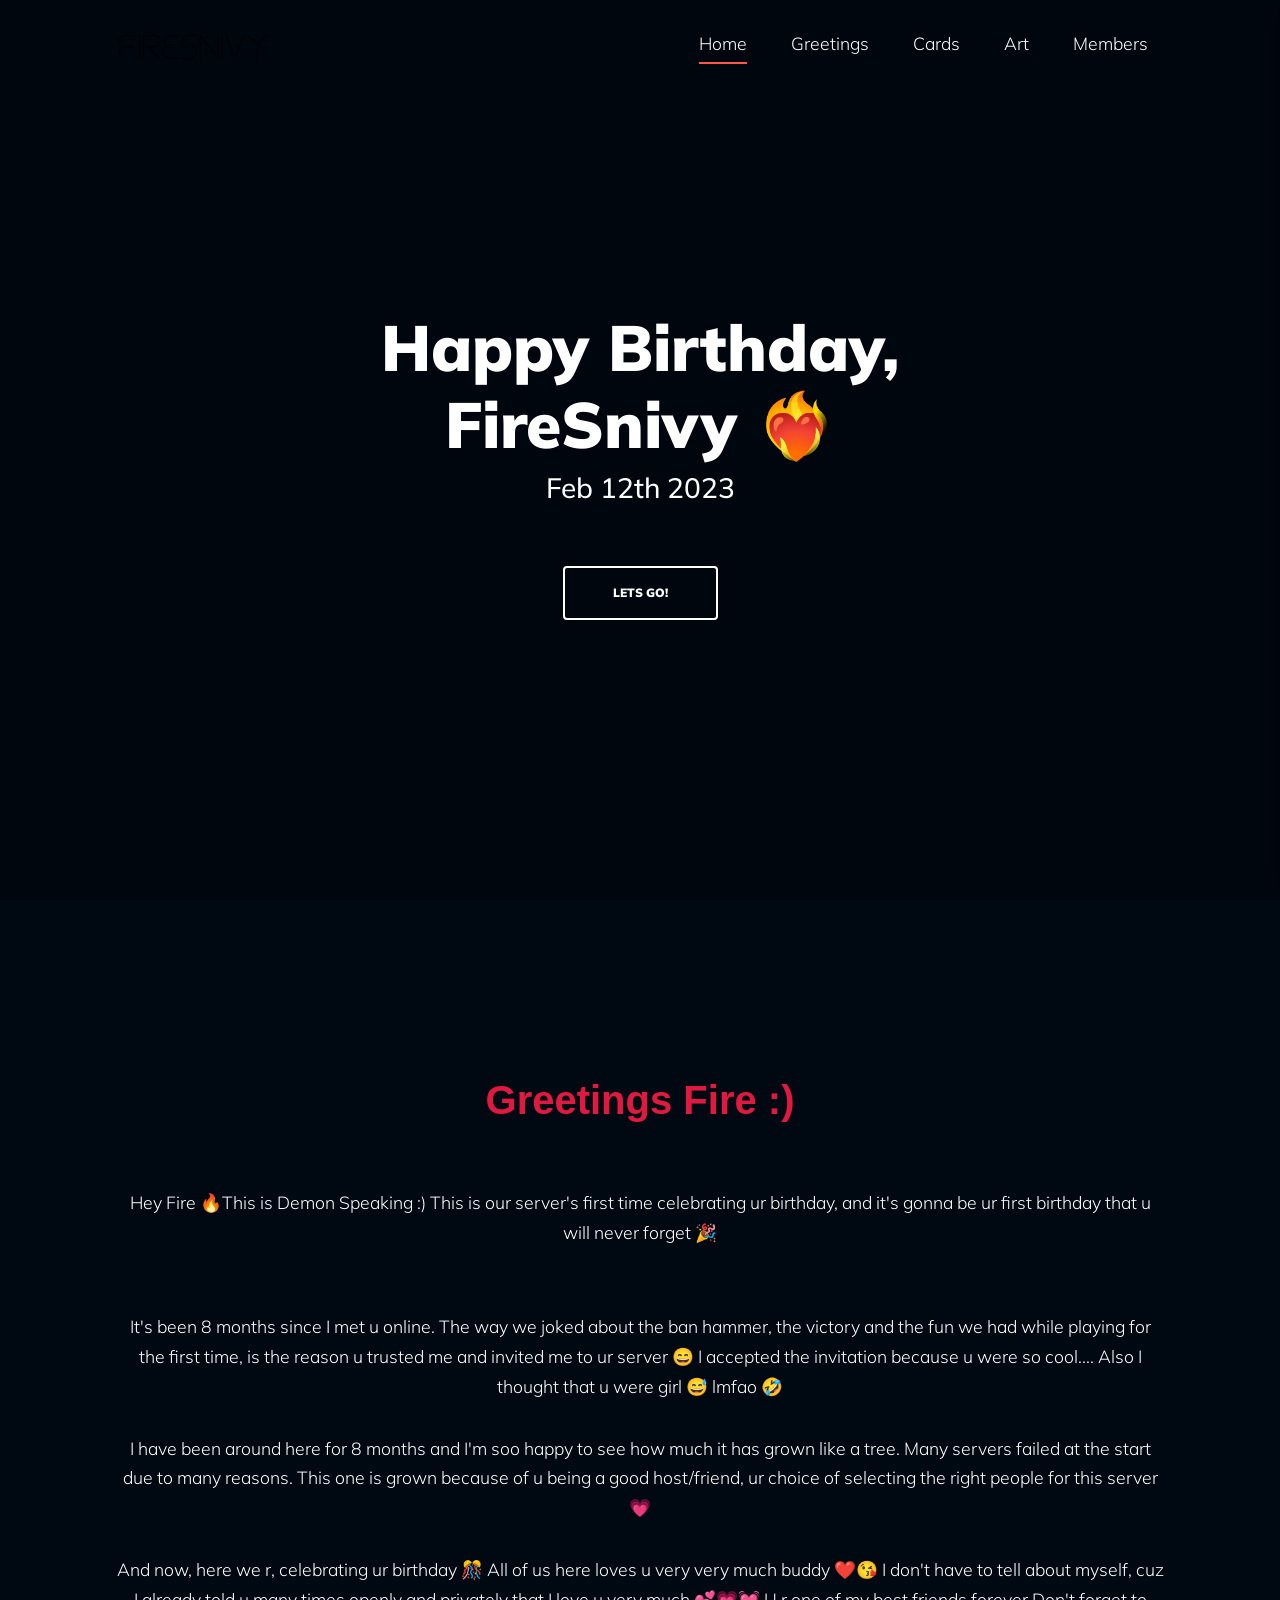
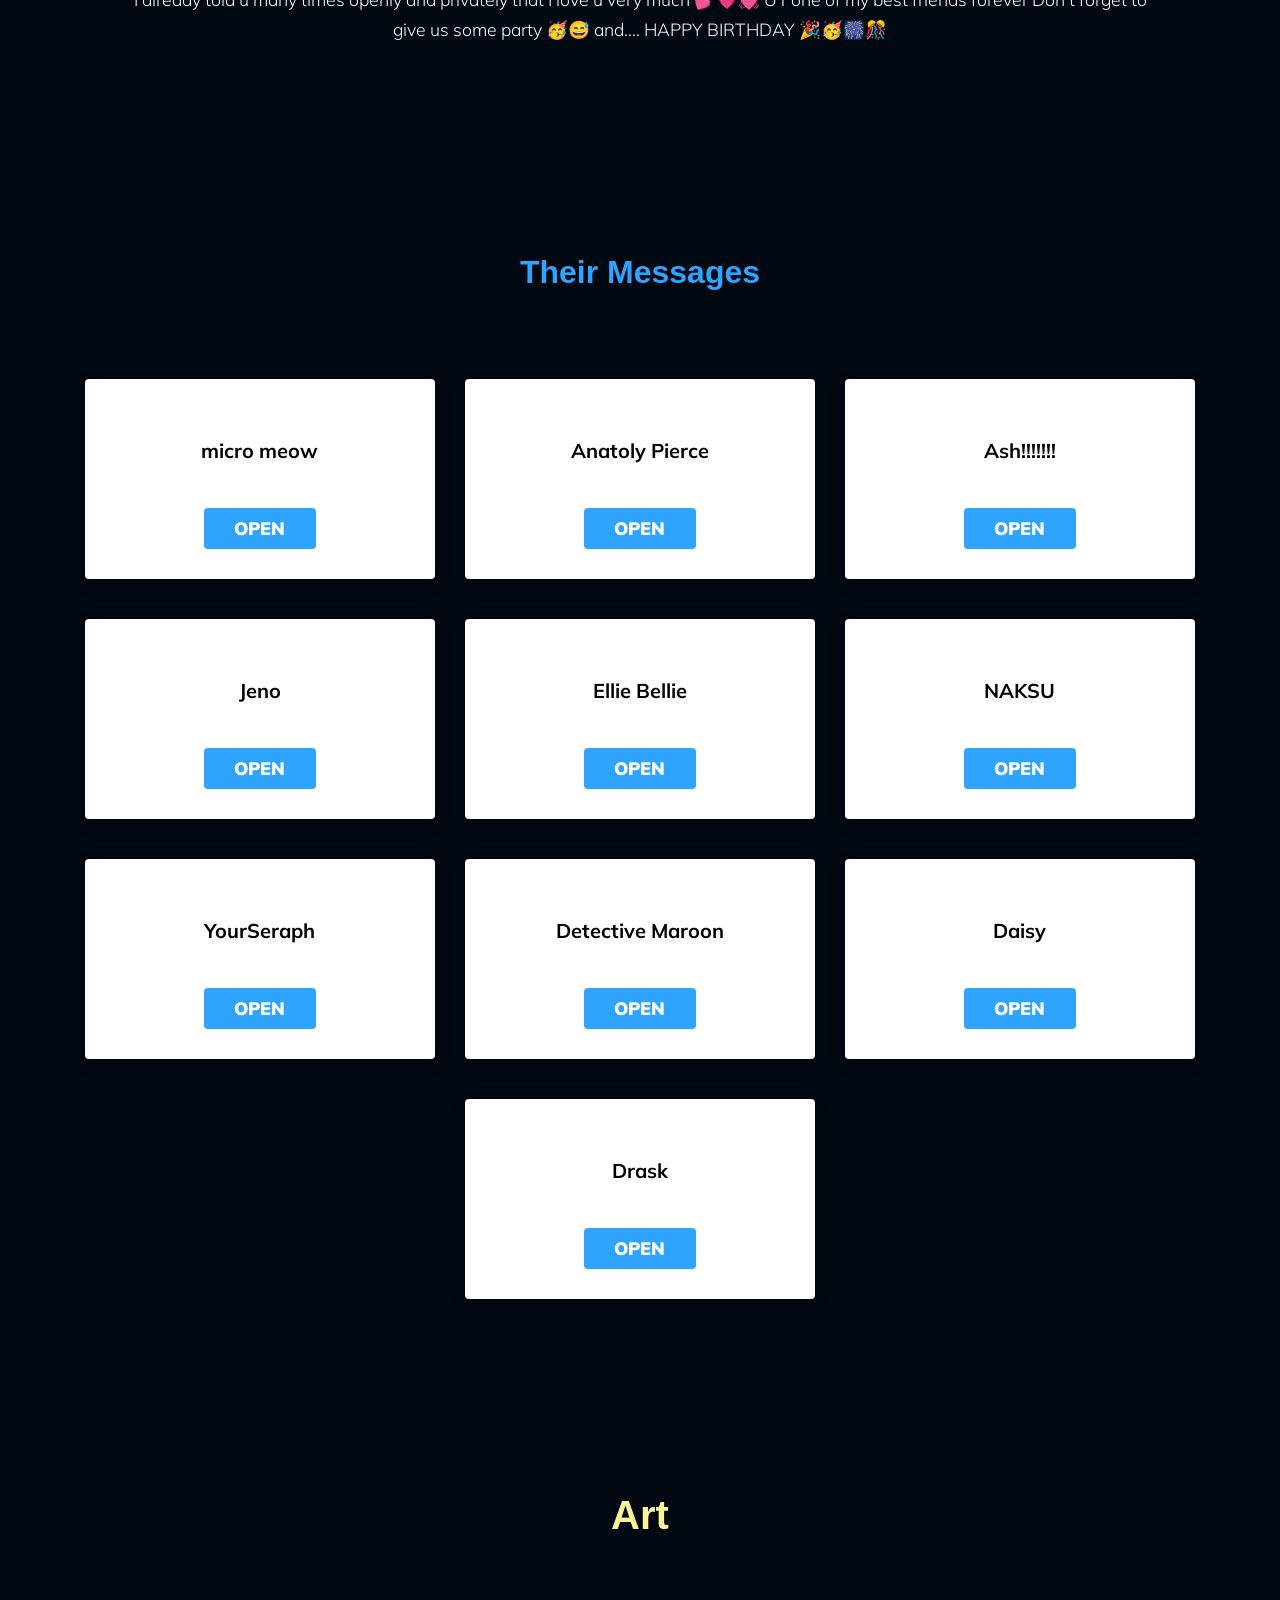
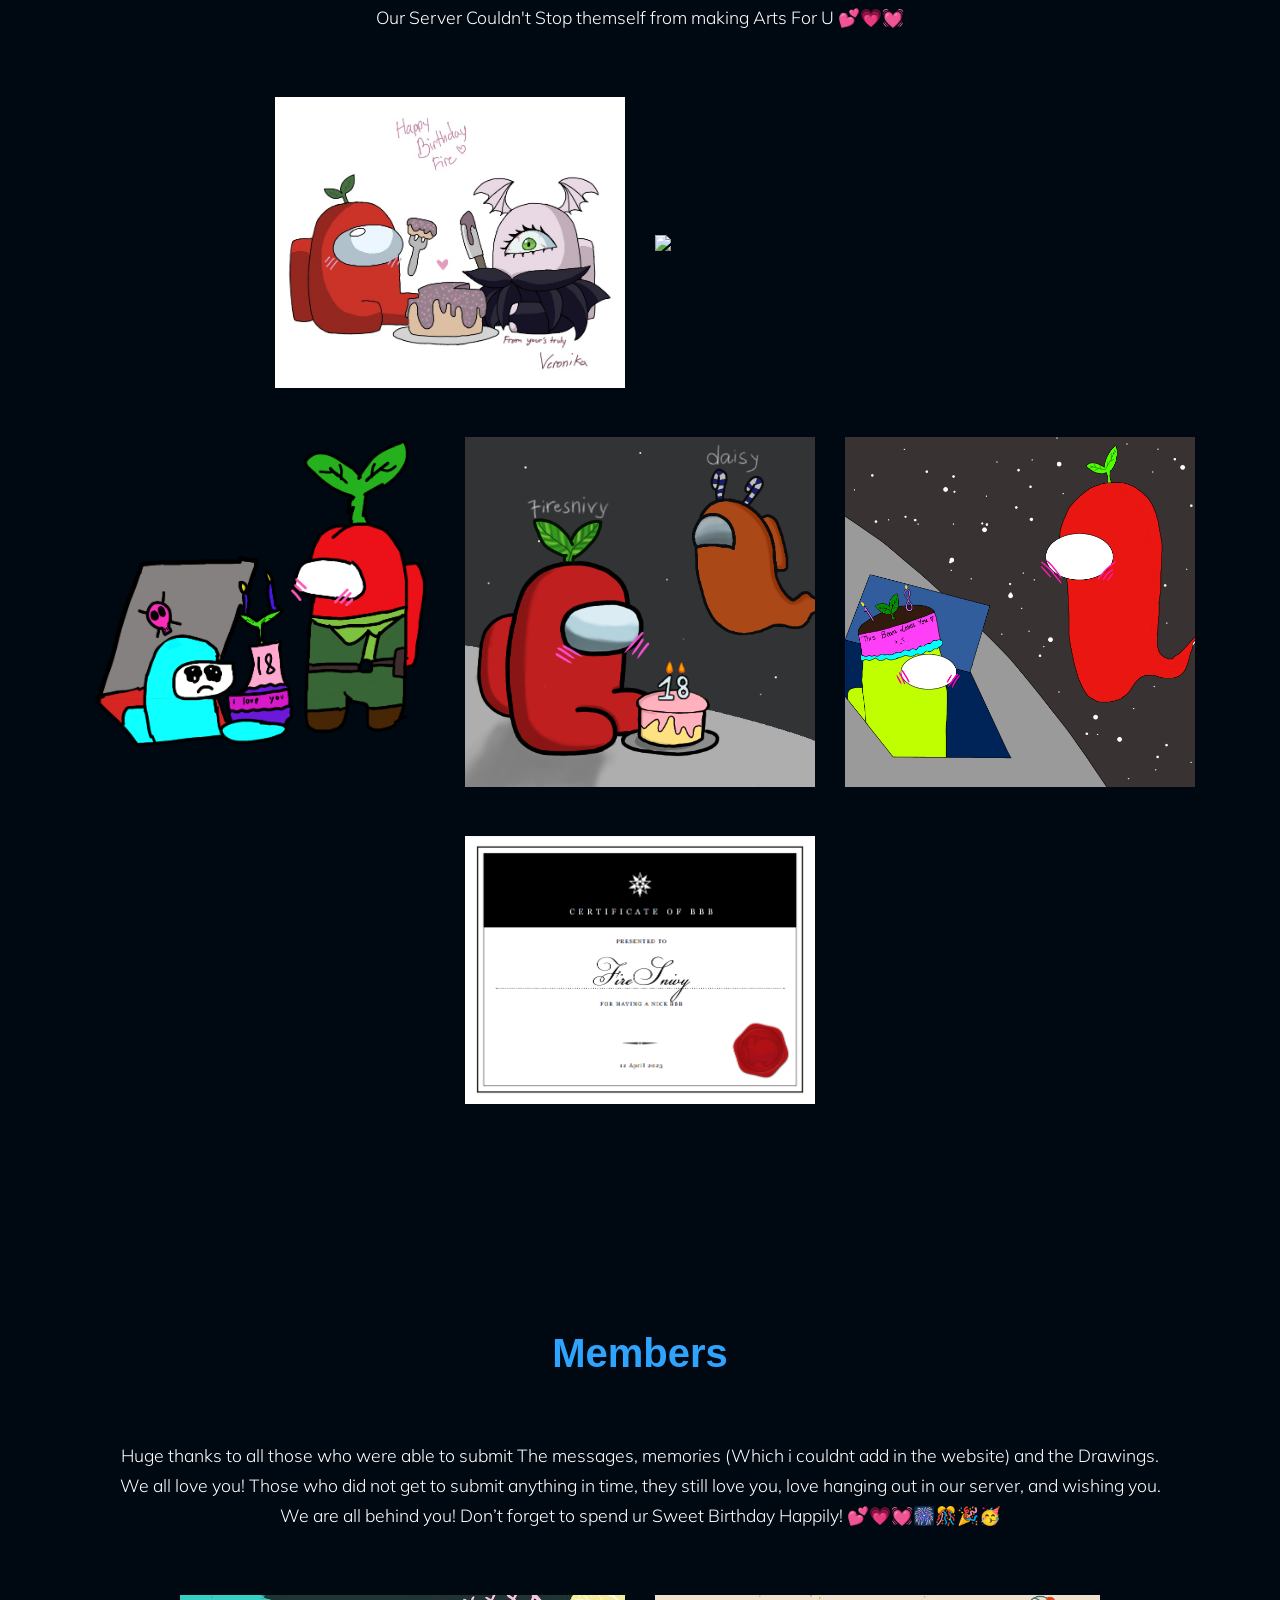
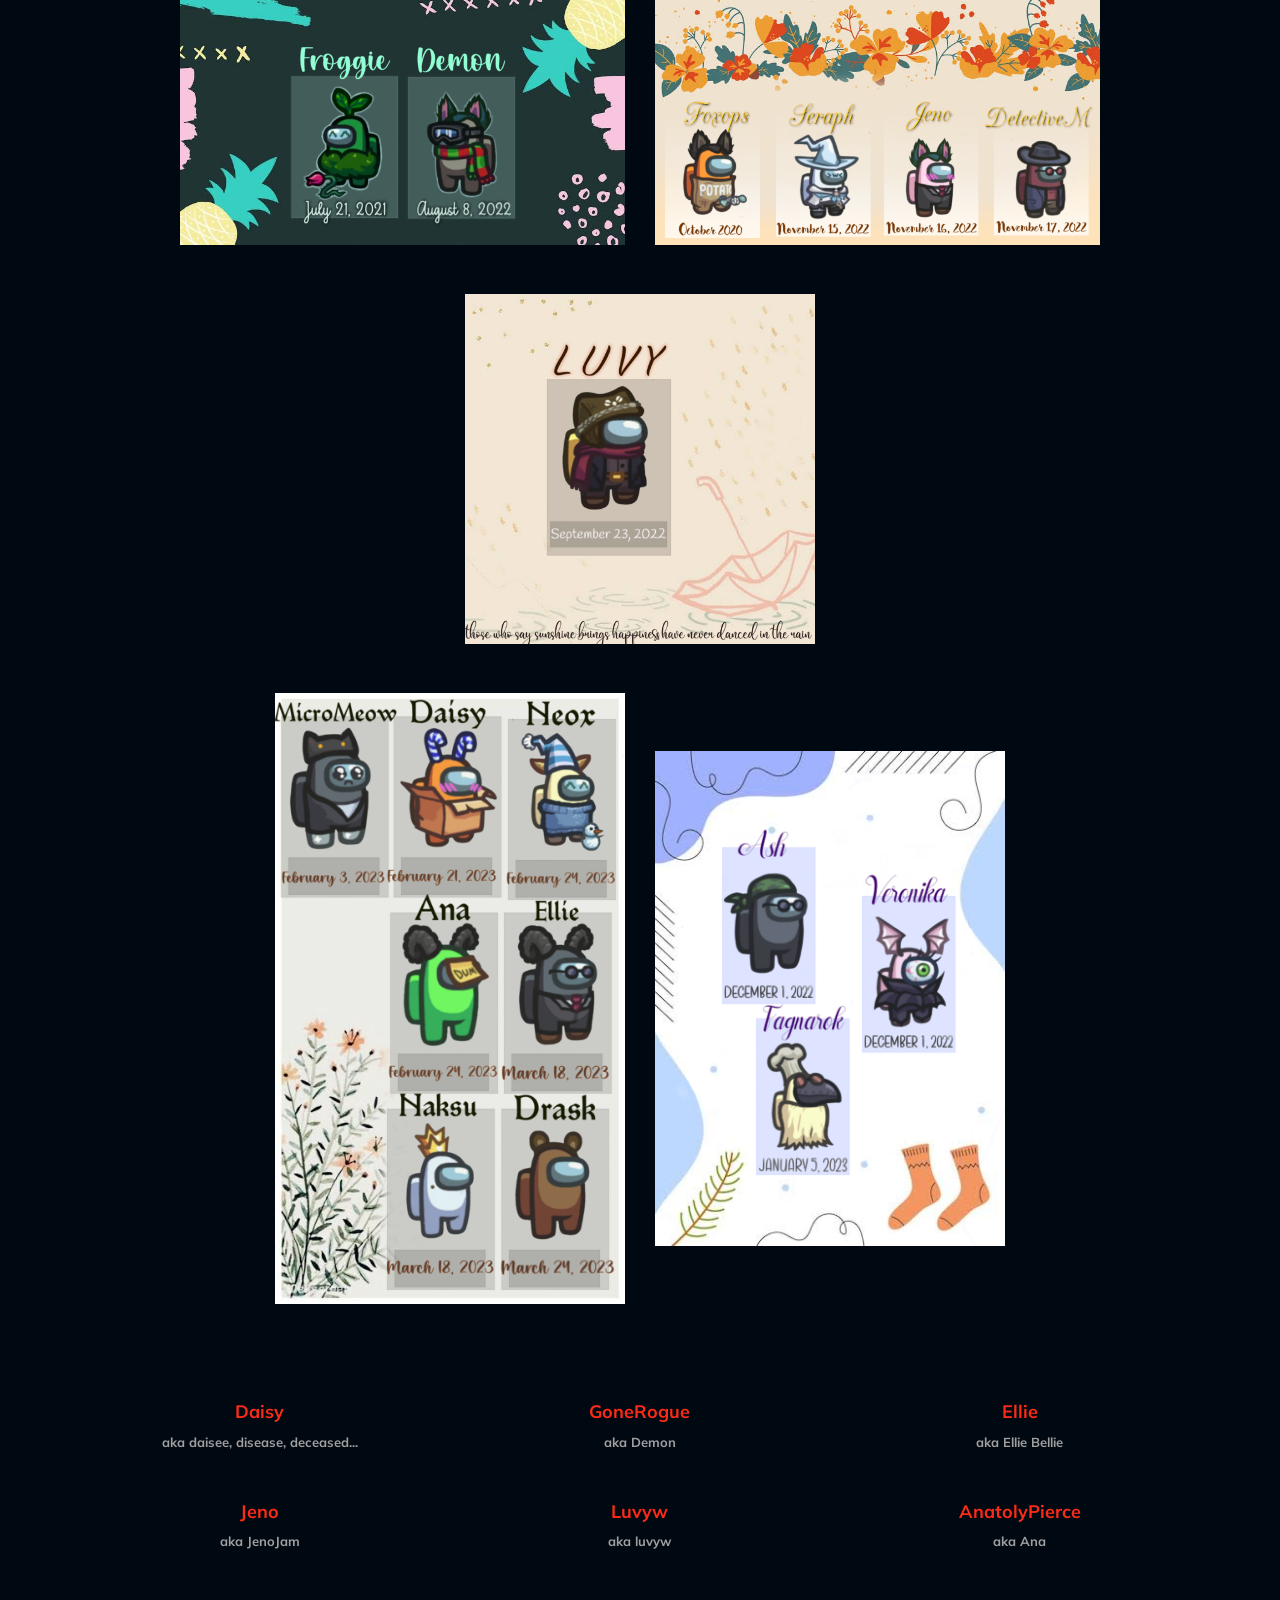
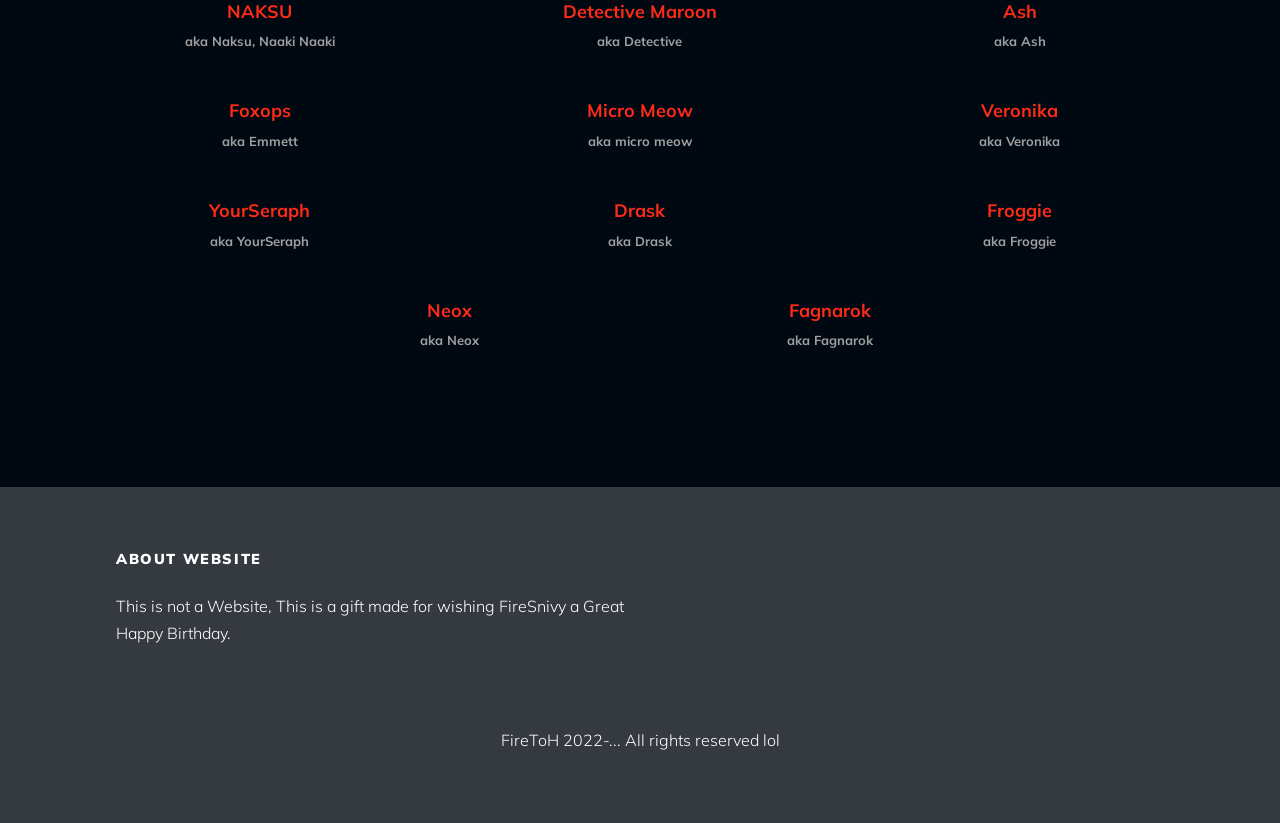
==== index.html @ 01797029 "Initial" ====
<!DOCTYPE html>
<html lang="en">

<head>
  <title>BornathenDay Boy</title>
  <meta charset="utf-8">
  <meta name="viewport" content="width=device-width, initial-scale=1, shrink-to-fit=no">
  <meta content="width=device-width, initial-scale=1" name="viewport" />

  <link href="https://fonts.googleapis.com/css?family=Muli:300,400,700,900" rel="stylesheet">
  <link rel="stylesheet" href="fonts/icomoon/style.css">
  <link rel="icon" type="image/png" href="rabonna_logo.png">
  <link rel="stylesheet" href="css/bootstrap.min.css">
  <link rel="stylesheet" href="css/jquery-ui.css">
  <link rel="stylesheet" href="css/owl.carousel.min.css">
  <link rel="stylesheet" href="css/owl.theme.default.min.css">
  <link rel="stylesheet" href="css/owl.theme.default.min.css">

  <link rel="stylesheet" href="css/jquery.fancybox.min.css">

  <link rel="stylesheet" href="css/bootstrap-datepicker.css">

  <link href="http://fonts.cdnfonts.com/css/cyberpunk-is-not-dead" rel="stylesheet">

  <link href="https://unpkg.com/nanogallery2@2.4.1/dist/css/nanogallery2.min.css" rel="stylesheet" type="text/css">


  <link rel="stylesheet" href="fonts/flaticon/font/flaticon.css">
  <link rel="stylesheet" href="fonts/Cyberpunk/Cyberpunk.otf">
  <link rel="stylesheet" href="css/aos.css">
  <link href="css/jquery.mb.YTPlayer.min.css" media="all" rel="stylesheet" type="text/css">

  <link rel="stylesheet" href="css/style.css">

  <link rel="stylesheet" href="css/query.css">

  <link rel="stylesheet" href="css/custom.css">
  <!-- Add icon library -->
  <link rel="stylesheet" href="https://cdnjs.cloudflare.com/ajax/libs/font-awesome/4.7.0/css/font-awesome.min.css">

  <!-- Fav Icons -->
  <link rel="apple-touch-icon" sizes="57x57" href="./icons/apple-icon-57x57.png">
<link rel="apple-touch-icon" sizes="60x60" href="./icons/apple-icon-60x60.png">
<link rel="apple-touch-icon" sizes="72x72" href="./icons/apple-icon-72x72.png">
<link rel="apple-touch-icon" sizes="76x76" href="./icons/apple-icon-76x76.png">
<link rel="apple-touch-icon" sizes="114x114" href="./icons/apple-icon-114x114.png">
<link rel="apple-touch-icon" sizes="120x120" href="./icons/apple-icon-120x120.png">
<link rel="apple-touch-icon" sizes="144x144" href="./icons/apple-icon-144x144.png">
<link rel="apple-touch-icon" sizes="152x152" href="./icons/apple-icon-152x152.png">
<link rel="apple-touch-icon" sizes="180x180" href="./icons/apple-icon-180x180.png">
<link rel="icon" type="image/png" sizes="192x192"  href="./icons/android-icon-192x192.png">
<link rel="icon" type="image/png" sizes="32x32" href="./icons/favicon-32x32.png">
<link rel="icon" type="image/png" sizes="96x96" href="./icons/favicon-96x96.png">
<link rel="icon" type="image/png" sizes="16x16" href="./icons/favicon-16x16.png">
<link rel="manifest" href="./icons/manifest.json">
<meta name="msapplication-TileColor" content="#ffffff">
<meta name="msapplication-TileImage" content="./icons/ms-icon-144x144.png">
<meta name="theme-color" content="#ffffff">
</head>

<body data-spy="scroll" data-target=".site-navbar-target" data-offset="300">

  <div class="site-wrap">

    <div class="site-mobile-menu site-navbar-target">
      <div class="site-mobile-menu-header">
        <div class="site-mobile-menu-close mt-3">
          <span class="icon-close2 js-menu-toggle"></span>
        </div>
      </div>
      <div class="site-mobile-menu-body">
        <ul class="site-nav-wrap">
          <li><a href="#home-section" class="nav-link site-menu-toggle js-menu-toggle" id="home-link-mobile">Home</a>
          </li>
          <li><a href="#about-section" class="nav-link site-menu-toggle js-menu-toggle" id="about-link-mobile">Greetings</a>
          </li>
          <li><a href="#events-section" class="nav-link site-menu-toggle js-menu-toggle"
              id="events-link-mobile">Cards</a></li>
          <li><a href="#sponsor-section" class="nav-link site-menu-toggle js-menu-toggle" id="sponsor-link-mobile">Art</a></li>
          <li><a href="#team-section" class="nav-link site-menu-toggle js-menu-toggle" id="team-link-mobile">Team</a>
          </li>
        </ul>
      </div>
    </div>


    <header class="site-navbar py-4 js-sticky-header site-navbar-target" role="banner">

      <div class="container-fluid">
        <div class="d-flex align-items-center">
          <div class="site-logo"><a href="index.html"><img src="images/Fire-Logo.png" alt="" srcset=""> </a>
          </div>
          <div class="ml-auto">
            <nav class="site-navigation position-relative text-right" role="navigation">
              <ul class="site-menu main-menu js-clone-nav mr-auto d-none d-lg-block">
                <li><a href="#home-section" class="nav-link" id="home-link">Home</a></li>
                <li><a href="#about-section" class="nav-link" id="about-link">Greetings</a></li>
                <li><a href="#events-section" class="nav-link" id="events-link">Cards</a></li>
                <li><a href="#sponsor-section" class="nav-link" id="sponsor-link">Art</a></li>
                <li><a href="#team-section" class="nav-link" id="team-link">Members</a></li>
              </ul>
            </nav>
            <a href="#" class="d-inline-block d-lg-none site-menu-toggle js-menu-toggle float-right"><span
                class="icon-menu h3"></span></a>
          </div>

        </div>
      </div>

    </header>
    <video autoplay muted loop id="myVideo">
      <source src="./videos/HomepageVideo.mp4" type="video/mp4">
    </video>
    <div class="intro-section" id="home-section">
      <div class="container">

        <div class="row align-items-center intro-row">
          <div class="col-lg-12 mx-auto text-center" data-aos="fade-up">
            <div id="mobile-header-box">
              <div class="row">
                <div class="row mx-auto text-center align-items-center" id="header-logo">
                  <h1>Happy Birthday,<br>FireSnivy ❤️‍🔥</h1>
                </div>
              </div>

              <div class="row">
                <div class="row mx-auto text-center align-items-center">
                  <!-- <h1 id="welcome-text" class="mb-3 center col-lg-12">Welcome to</h1> -->
                  <h3 id="date-text" class="mb-3 center col-lg-12">Feb 12th 2023</h3>
                </div>
              </div>
            </div>
            <div id="mobile-header-btn">

              <div class="row">
                <div class="col-lg-12 mx-auto text-center">
                  <p class="text-center">
                    <a href="#about-section" class="btn btn-outline-white py-3 px-5 js-anchor-link">Lets go!</a>
                  </p>
                </div>
              </div>
            </div>
          </div>
        </div>
      </div>
    </div>
    <!-- Sponsor Section -->
    <!-- About Section -->
    <div class="site-section" id="about-section">
      <div class="container">
        <div class="row justify-content-center text-center mb-5" data-aos="fade-up">
          <div class="col-md-8  section-heading">
            <h2 class="heading mb-3">Greetings Fire :)</h2>
          </div>
        </div>
        <div class="row m-3 mb-5">
          <div class="col-lg-12 col-md-8 mobile-box" data-aos="fade-up" data-aos-delay="100">
            <!-- <h3 class="center">Turf Rabonna</h3> -->
            <p>Hey Fire 🔥This is Demon Speaking :) This is our server's first time celebrating ur birthday, and it's gonna be ur first birthday that u will never forget 🎉 </p>
          </div>
        </div>
        <div class="row m-3 mb-3">
          <div class="col-lg-12 col-md-8 order-md-2 mobile-box" data-aos="fade-up" data-aos-delay="100">
            <!-- <h3 class="center">AMRFC</h3> -->
            <p>It's been 8 months since I met u online. The way we joked about the ban hammer, the victory and the fun we had while playing for the first time, is the reason u trusted me and invited me to ur server 😄 I accepted the invitation because u were so cool.... Also I thought that u were girl 😅 lmfao 🤣</p>
          </div>
        </div>
        <div class="row m-3 mb-3">
          <div class="col-lg-12 col-md-8 order-md-2 mobile-box" data-aos="fade-up" data-aos-delay="100">
            <!-- <h3 class="center">AMRFC</h3> -->
            <p>I have been around here for 8 months and I'm soo happy to see how much it has grown like a tree. Many servers failed at the start due to many reasons. This one is grown because of u being a good host/friend, ur choice of selecting the right people for this server 💗</p>
          </div>
        </div>
        <div class="row m-3 mb-3">
          <div class="col-lg-12 col-md-8 order-md-2 mobile-box" data-aos="fade-up" data-aos-delay="100">
            <!-- <h3 class="center">AMRFC</h3> -->
            <p>And now, here we r, celebrating ur birthday 🎊 All of us here loves u very very much buddy ❤️😘 I don't have to tell about myself, cuz I already told u many times openly and privately that I love u very much 💕💗💓 U r one of my best friends forever
              Don't forget to give us some party 🥳😅 and.... HAPPY BIRTHDAY 🎉🥳🎆🎊 </p>
          </div>
        </div>

      </div>
    </div>
  </div>

  </div>
  </div>
  <!-- End About Section -->


  <!-- Events Section -->
  <div class="site-section" id="events-section">
    <div class="container">
      <div class="row justify-content-center text-center mb-5" data-aos="fade-up">
        <div class="col-md-8  section-heading">
          <h2 class="heading mb-3">Their Messages</h2>
        </div>
      </div>
      <!-- <div class="row justify-content-center text-center mb-5" data-aos="fade-up">
        <div class="col-md-8  section-heading">
          <span class="subheading">Technical Events</span>
        </div>
      </div> -->
      <!-- <div class="row justify-content-center text-center mb-5 event-subtitle" data-aos="fade-up">
        <div class="col-md-8  section-heading" id="non-tech-subheading">
          <span class="subheading">Non-Technical Events</span>
        </div>
      </div> -->
      <div class="row">
        <div class="col-lg-4 mb-4 col-md-6 event-1-box" data-aos="fade-up" data-aos-delay="">
          <div class="ftco-feature-1 class-item event-box hover" id="msg-1">
            <!-- <img src="icons/football.svg" class="center events-icon"> -->
            <div class="ftco-feature-1-text">
              <h2>micro meow</h2>
            </div>
            <a href="#" class="btn btn-register" data-event-id="micro_meow" data-toggle="modal"
              data-target="#exampleModal">Open</a>
            <!-- <a href="https://forms.gle/xdKeXQo8XPFSJ7m1A" class="btn btn-register">Register</a> -->
          </div>
        </div>
        <div class="col-lg-4 mb-4 col-md-6 event-1-box" data-aos="fade-up" data-aos-delay="100">
          <div class="ftco-feature-1 class-item event-box hover" id="msg-2">

            <div class="ftco-feature-1-text">
              <h2>Anatoly Pierce</h2>
            </div>
            <a href="#" class="btn btn-register" data-event-id="anatolyPierce" data-toggle="modal"
              data-target="#exampleModal">Open</a>
          </div>
        </div>
        <div class="col-lg-4 mb-4 col-md-6 event-1-box" data-aos="fade-up" data-aos-delay="200">
          <div class="ftco-feature-1 class-item event-box hover" id="msg-3">

            <div class="ftco-feature-1-text">
              <h2>Ash!!!!!!!</h2>
            </div>
            <a href="#" class="btn btn-register" data-event-id="ash" data-toggle="modal"
              data-target="#exampleModal">Open</a>
          </div>
        </div>
        <div class="col-lg-4 mb-4 col-md-6 event-1-box" data-aos="fade-up" data-aos-delay="">
          <div class="ftco-feature-1 class-item event-box hover" id="msg-4">

            <div class="ftco-feature-1-text">
              <h2>Jeno</h2>
            </div>
            <a href="#" class="btn btn-register" data-event-id="jeno" data-toggle="modal"
              data-target="#exampleModal">Open</a>
          </div>
        </div>

        <div class="col-lg-4 mb-4 col-md-6 event-1-box" data-aos="fade-up" data-aos-delay="100">
          <div class="ftco-feature-1 class-item event-box hover" id="msg-5">

            <div class="ftco-feature-1-text">
              <h2>Ellie Bellie</h2>
            </div>
            <a href="#" class="btn btn-register" data-event-id="ellie_bellie" data-toggle="modal"
              data-target="#exampleModal">Open</a>
          </div>
        </div>

        <div class="col-lg-4 mb-4 col-md-6 event-1-box" data-aos="fade-up" data-aos-delay="200">
          <div class="ftco-feature-1 class-item event-box hover" id="msg-6">

            <div class="ftco-feature-1-text">
              <h2>NAKSU</h2>
            </div>
            <a href="#" class="btn btn-register" data-event-id="naksu" data-toggle="modal"
              data-target="#exampleModal">Open</a>
          </div>
        </div>
        <!-- <div class="col-lg-4 mb-4 col-md-6 no-margin mobile-box-hide"></div> -->

        <div class="col-lg-4 mb-4 col-md-6 event-1-box" data-aos="fade-up" data-aos-delay="">
          <div class="ftco-feature-1 class-item event-box hover" id="msg-7">

            <div class="ftco-feature-1-text">
              <h2>YourSeraph</h2>
            </div>
            <a href="#" class="btn btn-register" data-event-id="yourSeraph" data-toggle="modal"
              data-target="#exampleModal">Open</a>
          </div>
        </div>
        <div class="col-lg-4 mb-4 col-md-6 event-1-box" data-aos="fade-up" data-aos-delay="100">
          <div class="ftco-feature-1 class-item event-box hover" id="msg-8">

            <div class="ftco-feature-1-text">
              <h2>Detective Maroon</h2>
            </div>
            <a href="#" class="btn btn-register" data-event-id="detectiveM" data-toggle="modal"
              data-target="#exampleModal">Open</a>
          </div>
        </div>
        <div class="col-lg-4 mb-4 col-md-6 event-1-box" data-aos="fade-up" data-aos-delay="200">
          <div class="ftco-feature-1 class-item event-box hover" id="msg-9">

            <div class="ftco-feature-1-text">
              <h2>Daisy</h2>
            </div>
            <a href="#" class="btn btn-register" data-event-id="daisy" data-toggle="modal"
              data-target="#exampleModal">Open</a>
          </div>
        </div>
        <div class="col-lg-4 mb-4 col-md-6 no-margin mobile-box-hide"></div>
        <div class="col-lg-4 mb-4 col-md-6 event-1-box" data-aos="fade-up" data-aos-delay="">
          <div class="ftco-feature-1 class-item event-box hover" id="msg-10">

            <div class="ftco-feature-1-text">
              <h2>Drask</h2>
            </div>
            <a href="#" class="btn btn-register" data-event-id="drask" data-toggle="modal"
              data-target="#exampleModal">Open</a>
          </div>
        </div>
        <div class="col-lg-4 mb-4 col-md-6 no-margin mobile-box-hide"></div>
      </div>
    </div>
  </div>
  <!-- End Events Section -->

  <div class="site-section" id="sponsor-section">
    <div class="container">
      <div class="row justify-content-center text-center mb-5" data-aos="fade-up">
        <div class="col-md-8  section-heading">
          <h2 class="heading mb-3">Art</h2>
        </div>
      </div>
      <div class="row m-3 mb-5">
        <div class="col-lg-12 col-md-8 mobile-box" data-aos="fade-up" data-aos-delay="100">
          <!-- <h3 class="center">Turf Rabonna</h3> -->
          <p>Our Server Couldn't Stop themself from making Arts For U 💕💗💓</p>
        </div>
      </div>
      <div class="row align-items-center">
        
        <div class="col-lg-2 mb-2 col-md-2 no-margin mobile-box-hide"></div>
        <div class="col-lg-4 mb-4 col-md-6" data-aos="fade-up" data-aos-delay="">
          <img src="images/Art1.jpg" class="sponsor-logo center sl-1">
        </div>
        <div class="col-lg-4 mb-4 col-md-6" data-aos="fade-up" data-aos-delay="100">
          <img src="images/Art4.png" class="sponsor-logo center sl-1">
        </div>
        <div class="col-lg-2 mb-2 col-md-2 no-margin mobile-box-hide"></div>
        <div class="col-lg-4 mb-4 col-md-6 mx-auto text-center align-items-center" data-aos="fade-up" data-aos-delay="">
          <img src="images/Art3.png" class="sponsor-logo sl-1 center " data-aos-delay="">
        </div>
        <div class="col-lg-4 mb-4 col-md-6" data-aos="fade-up" data-aos-delay="100">
          <img src="images/Art2.png" class="sponsor-logo sl-1 center">
        </div>
        <div class="col-lg-4 mb-4 col-md-6" data-aos="fade-up" data-aos-delay="200">
          <img src="images/Art5.png" class="sponsor-logo sl-1 center">
        </div>
        <div class="col-lg-4 mb-4 col-md-6 no-margin mobile-box-hide"></div>
        <div class="col-lg-4 mb-4 col-md-6" data-aos="fade-up" data-aos-delay="">
          <img src="images/Art6.png" class="sponsor-logo center sl-1">
        </div>
        <div class="col-lg-4 mb-4 col-md-6 no-margin mobile-box-hide"></div>
      </div>
    </div>
  </div>

  <!-- team Section -->
  <div class="site-section" id="team-section">
    <div class="container">
      <div class="row justify-content-center text-center mb-5" data-aos="fade-up">
        <div class="col-md-8  section-heading">
          <h2 class="heading mb-3">Members</h2>
        </div>
      </div>

      <div class="row m-3 mb-5">
        <div class="col-lg-12 col-md-8 mobile-box" data-aos="fade-up" data-aos-delay="100">
          <!-- <h3 class="center">Turf Rabonna</h3> -->
          <p>Huge thanks to all those who were able to submit The messages, memories (Which i couldnt add in the website) and the Drawings. We all love you! Those who did not get to submit anything in time, they still love you, love hanging out in our server, and wishing you. We are all behind you! Don’t forget to spend ur Sweet Birthday Happily! 💕💗💓🎆🎊🎉🥳</p>
        </div>
      </div>

      <div class="row align-items-center">
        
        <div class="col-lg-1 mb-2 col-md-2 no-margin mobile-box-hide"></div>
        <div class="col-lg-5 mb-4 col-md-6" data-aos="fade-up" data-aos-delay="">
          <img src="images/Art7.png" class="sponsor-logo center sl-1">
        </div>
        <div class="col-lg-5 mb-4 col-md-6" data-aos="fade-up" data-aos-delay="100">
          <img src="images/Art8.png" class="sponsor-logo center sl-1">
        </div>
        <div class="col-lg-1 mb-2 col-md-2 no-margin mobile-box-hide"></div>
        
      </div>
      <div class="row align-items-center">
        
        <div class="col-lg-4 mb-4 col-md-6 no-margin mobile-box-hide"></div>
        <div class="col-lg-4 mb-4 col-md-6 mobile-box" data-aos="fade-up" data-aos-delay="">
          <img src="images/Art9.png" class="sponsor-logo sl-1 center">
        </div>
        <div class="col-lg-4 mb-4 col-md-6 no-margin mobile-box-hide"></div>
        
      </div>
      <div class="row align-items-center mb-5">
        <div class="col-lg-2 mb-2 col-md-2 no-margin mobile-box-hide"></div>
        <div class="col-lg-4 mb-4 col-md-6 mx-auto text-center align-items-center" data-aos="fade-up" data-aos-delay="">
          <img src="images/Art11.png" class="sponsor-logo sl-1 center " data-aos-delay="">
        </div>
        <div class="col-lg-4 mb-4 col-md-6" data-aos="fade-up" data-aos-delay="100">
          <img src="images/Art10.png" class="sponsor-logo sl-1 center">
        </div>
        <div class="col-lg-2 mb-2 col-md-2 no-margin mobile-box-hide"></div>
        
        
      </div>

      <div class="row">
        <div class="col-lg-4 mb-5 mb-lg-5 col-md-6 text-center" data-aos="fade-up" data-aos-delay="">
          <div class="person">
            <h3>Daisy</h3>
            <p class="position team-name">aka daisee, disease, deceased...</p>
          </div>
        </div>
        <div class="col-lg-4 mb-5 mb-lg-5 col-md-6 text-center" data-aos="fade-up" data-aos-delay="100">
          <div class="person">
            <h3>GoneRogue</h3>
            <p class="position team-name">aka Demon</p>
          </div>
        </div>
        <div class="col-lg-4 mb-5 mb-lg-5 col-md-6 text-center" data-aos="fade-up" data-aos-delay="200">
          <div class="person">
            <h3>Ellie</h3>
            <p class="position team-name">aka Ellie Bellie</p>
          </div>
        </div>
        <div class="col-lg-4 mb-5 mb-lg-5 col-md-6 text-center" data-aos="fade-up" data-aos-delay="">
          <div class="person">
            <h3>Jeno</h3>
            <p class="position team-name">aka JenoJam</p>
          </div>
        </div>
        <div class="col-lg-4 mb-5 mb-lg-5 col-md-6 text-center" data-aos="fade-up" data-aos-delay="100">
          <div class="person">
            <h3>Luvyw</h3>
            <p class="position team-name">aka luvyw</p>
          </div>
        </div>
        <div class="col-lg-4 mb-5 mb-lg-5 col-md-6 text-center" data-aos="fade-up" data-aos-delay="200">
          <div class="person">
            <h3>AnatolyPierce</h3>
            <p class="position team-name">aka Ana</p>
          </div>
        </div>
        <div class="col-lg-4 mb-5 mb-lg-5 col-md-6 text-center" data-aos="fade-up" data-aos-delay="">
          <div class="person">
            <h3>NAKSU</h3>
            <p class="position team-name">aka Naksu, Naaki Naaki</p>
          </div>
        </div>
        <div class="col-lg-4 mb-5 mb-lg-5 col-md-6 text-center" data-aos="fade-up" data-aos-delay="100">
          <div class="person">
            <h3>Detective Maroon</h3>
            <p class="position team-name">aka Detective</p>
          </div>
        </div>
        <div class="col-lg-4 mb-5 mb-lg-5 col-md-6 text-center" data-aos="fade-up" data-aos-delay="200">
          <div class="person">
            <h3>Ash</h3>
            <p class="position team-name">aka Ash</p>
          </div>
        </div>
        <div class="col-lg-4 mb-5 mb-lg-5 col-md-6 text-center" data-aos="fade-up" data-aos-delay="">
          <div class="person">
            <h3>Foxops</h3>
            <p class="position team-name">aka Emmett</p>
          </div>
        </div>
        <div class="col-lg-4 mb-5 mb-lg-5 col-md-6 text-center" data-aos="fade-up" data-aos-delay="100">
          <div class="person">
            <h3>Micro Meow</h3>
            <p class="position team-name">aka micro meow</p>
          </div>
        </div>
        <div class="col-lg-4 mb-5 mb-lg-5 col-md-6 text-center" data-aos="fade-up" data-aos-delay="200">
          <div class="person">
            <h3>Veronika</h3>
            <p class="position team-name">aka Veronika</p>
          </div>
        </div>
        <div class="col-lg-4 mb-5 mb-lg-5 col-md-6 text-center" data-aos="fade-up" data-aos-delay="">
          <div class="person">
            <h3>YourSeraph</h3>
            <p class="position team-name">aka YourSeraph</p>
          </div>
        </div>
        <div class="col-lg-4 mb-5 mb-lg-5 col-md-6 text-center" data-aos="fade-up" data-aos-delay="100">
          <div class="person">
            <h3>Drask</h3>
            <p class="position team-name">aka Drask</p>
          </div>
        </div>
        <div class="col-lg-4 mb-5 mb-lg-5 col-md-6 text-center" data-aos="fade-up" data-aos-delay="200">
          <div class="person">
            <h3>Froggie</h3>
            <p class="position team-name">aka Froggie</p>
          </div>
        </div>
        <div class="col-lg-2 mb-2 col-md-2 no-margin mobile-box-hide"></div>
        <div class="col-lg-4 mb-5 mb-lg-5 col-md-6 text-center" data-aos="fade-up" data-aos-delay="">
          <div class="person">
            <h3>Neox</h3>
            <p class="position team-name">aka Neox</p>
          </div>
        </div>
        <div class="col-lg-4 mb-5 mb-lg-5 col-md-6 text-center mobile-box" data-aos="fade-up" data-aos-delay="100">
          <div class="person">
            <h3>Fagnarok</h3>
            <p class="position team-name">aka Fagnarok</p>
          </div>
        </div>
        <div class="col-lg-2 mb-2 col-md-2 no-margin mobile-box-hide"></div>
      </div>
    </div>
  </div>
  <!-- <div class="site-section bg-light" id="contact-section">
    <div class="container">

      <div class="row justify-content-center text-center mb-5">
        <div class="col-md-8  section-heading">
          <span class="subheading">Get In Touch with us</span>
          <h2 class="heading mb-3">Contact Us</h2>
          <p>Far far away, behind the word mountains, far from the countries Vokalia and Consonantia, there live the
            blind
            texts.
          </p> 
        </div>
      </div>

      <div class="row justify-content-center text-center mb-5">
        <div class="col-md-8  section-heading">
          <h3 class="heading mb-4">Mobile: +91 90473 78786</h3>
          <h3 class="heading mb-4">Email: amrf.club@gmail.com</h3>
        </div>
      </div>
    </div>
  </div> -->
  <!-- Modal -->
  <div class="modal fade" id="exampleModal" tabindex="-1" role="dialog" aria-labelledby="exampleModalLabel"
    aria-hidden="true">
    <div class="modal-dialog modal-dialog-centered modal-dialog-zoom modal-lg" role="document">
      <div class="modal-content">
        <div class="modal-body">
          <div class="row">
            <div class="col-lg-12">
              <div class="events-popup-info">
                <h2 class="modal-event-title">×Coders</h2>
                <ul class="nav nav-pills mb-3" id="pills-tab" role="tablist">
                  <li class="nav-item">
                    <a class="nav-link active" id="pills-about-tab" data-toggle="pill" href="#pills-about" role="tab"
                      aria-controls="pills-about" aria-selected="true">Message</a>
                  </li>
                </ul>
                <div class="tab-content" id="pills-tabContent">
                  <div class="tab-pane fade show active modal-event-about" id="pills-about" role="tabpanel"
                    aria-labelledby="pills-about-tab">
                    CrossCoders is a zappy solo event where plain old coding is not the only task. Participants are expected to analyze code snippets and convert them into a language of their choice. The most accurate conversion of the snippet takes the win. Don’t wait, let’s decode the code at ×Coders!
                  </div>
                </div>
              </div>
            </div>
          </div>
        </div>
        <div class="modal-footer">
          <div class="reg-link"></div>
          <button type="button" class="btn btn-secondary" data-dismiss="modal">Close</button>
        </div>
      </div>
    </div>
  </div>


  <footer class="footer-section bg-dark">
    <div class="container">
      <div class="row m-3">
        <div class="col-lg-6 col-md-4 mb-5">
          <h3 class="text-white">About Website</h3>
          <p class="text-white">This is not a Website, This is a gift made for wishing FireSnivy a Great Happy Birthday.</p>
        </div>
      </div>

      <div class="row text-center">
        <div class="col-md-12">
          <div>
            <p class="text-white">
              FireToH 2022-... All rights reserved lol
            </p>
          </div>
        </div>

      </div>
    </div>
  </footer>



  </div>
  <!-- .site-wrap -->

  <script src="js/jquery-3.3.1.min.js"></script>
  <script src="js/jquery-migrate-3.0.1.min.js"></script>
  <script src="js/jquery-ui.js"></script>
  <script src="js/popper.min.js"></script>
  <script src="js/bootstrap.min.js"></script>
  <script src="js/owl.carousel.min.js"></script>
  <script src="js/jquery.stellar.min.js"></script>
  <script src="js/jquery.countdown.min.js"></script>
  <script src="js/bootstrap-datepicker.min.js"></script>
  <script src="js/jquery.easing.1.3.js"></script>
  <script src="js/aos.js"></script>
  <script src="js/jquery.fancybox.min.js"></script>
  <script src="js/jquery.sticky.js"></script>
  <script src="js/jquery.mb.YTPlayer.min.js"></script>
  <script src="js/custom.js"></script>
  <script type="text/javascript" src="https://unpkg.com/nanogallery2@2.4.2/dist/jquery.nanogallery2.min.js"></script>
  <script src="js/mobile-script.js"></script>
  <script src="https://cdnjs.cloudflare.com/ajax/libs/waypoints/4.0.1/jquery.waypoints.min.js"></script>
  <script src="https://kit.fontawesome.com/e6dea43f5b.js"></script>
  <script>
    /****************************************************
    *****************************************************
  
        Set this value to true to hide team section
  
    *****************************************************
    *****************************************************/
    eventsData = {
      "micro_meow": {
        "title": "Micro Meow's Para 🥳",
        "about": "Happy Birthday Fire 🥵 I hope you have a special day and lots of joy comes your way. Im glad to have stumbled upon one of your lobbies and to be so welcomed in the server!",
      },
      "anatolyPierce": {
        "title": "AnatolyPierce's Para 🥳",
        "about": "A very special person deserves some very special birthday wishes! So, for the extraordinary person that you are, I’m wishing you never-ending happiness and an unlimited amount of joy. I hope this birthday is an extremely special one for you! Happy Birthday Fire!!!  We love you a lot!",
      },
      "ash": {
        "title": "Ash's Para 🥳",
        "about": "Happy Birthday to one of the most caring people I’ve had the pleasure of meeting on the internet. I usually don’t upkeep a consistent presence on the internet, but I’m so glad I decided to stay and give your server a shot. You definitely reeled me in during our first couple of messages. You were just so genuine and kind. I remember you asking me to be a part of your social experiment aka your server lol (very unique btw) and despite agreeing in December, I didn’t really make a presence in your server until February 👀 I’m so thankful I decided to pop in when I did because you had already built such a wonderful community of people and they really made me feel right at home. I’ve never had the opportunity to become a part of an internet family and that’s exactly what you created within your server. I’m grateful to you for deeming me worthy enough to join and I’m grateful to everyone I’ve been able to meet thanks to you. I’ve spent a good chunk of time VCing with you and I’m so fortunate to have done so, because now I can confidently say I have a reason to visit New Zealand 🥳 You’ve been there for me when I’ve needed advice or when I’ve needed a distraction from daily life and for me- that’s an irreplaceable experience, that’s what makes a friend. So, love you & thank you for that 🙂 I hope your birthday is filled with lots of love, happiness, and peace! May you have many more and that this year is one of your best yet 🤍 Happy Birthday Fire ❤️‍🔥🥳🥳🥳",
      },
      "jeno": {
        "title": "Jeno's Long ass Para 🤣🥳",
        "about": "Happy birthday to someone who is smart, gorgeous, funny and reminds me a lot of myself… from one fabulous chick to another, you were always be there for me whenever I need help with anything and I always do the same if u need to talk about anything I be that person who will be there for you too, and you are one of my favorite people to talk with and you always ended up making me laugh or feel good u know that I hate reading a long paragraphs but I really enjoyed reading yours and I hope we be more closer then ever because you are really nice to me and I wanted stay around you cuz u always bring a positive energy and that’s making me feel more special person especially when you busy with studies and all that stuff and you still be there for us give us the motivation to be stronger and inspiring by that. we love you fire abd hbd again. I still remember the first lobby I joined u that u kicked everyone and you only let few ppl in and you tell us that you enjoyed our gameplay and that make my day.🥰",
      },
      "ellie_bellie": {
        "title": "Ellie Bellie's Jellie Para 🥳😅",
        "about": "Happy birthday fire! Thank you for accepting me into this group since I've joined everyone but especially you have been so kind and helpful frankly if it wasn't for you I don't think I would've regained my sanity even tho we are thousands of miles apart you still have a very big space in my heart I haven't even been here long but because of your kindness I felt like I've found my forever home in a dc chat lol I never thought I would my first week here you barely knew me and you helped me through one of the hardest times in my life just when I thought nobody saw me you did and you made me realize I should always hold my head high and be the best version of me that I can possibly be you've made me laugh (ugly cry laughing😭💀) you've put my ass to sleep, you've killed me, but most importantly you've been an amazing friend and I'm forever grateful to you I hope you have an amazing birthday and that you get to have so much fun and don't forget WE LOVE YOU🥰🤍🤍",
      },
      "naksu": {
        "title": "NAKSU's Return Para 🥳",
        "about": "fire, a happy birthday! im just so glad to have found your lobby one day and been invited to the server, it's one of the best things to happen, to find you, who's such a wonderful person, and to find such sweet, kind and nice people in the server. you're always there to listen to me, whatever i have to say and i really admire and love you for this, we've shared so much already, it's been like merely a few weeks and i want to stay with you for a looooong time moving forward, and im really grateful to you for putting together this entire server. even if sometime later, im not actively present here or smth, i would remember you, like very often, for being a truly amazing friend. talking to you radiates such positive vibes and im always happy talking to you, hoping for it to last reaaaaally reaaaaally long. HAPPY BIRTHDAYY and ILYSM.",
      },
      "yourSeraph": {
        "title": "YourSeraph's Para",
        "about": "🔥 HAPPY BIRTHDAY FIRE 🎂🎉🥳 your server has been pretty fun and brought me entertainment in a time where I didn't have many other options, I hear you got plans for your birthday and I'm hoping it's an amazing day, better yet I hope you have an amazing week to go along with your birthday, you're a really awesome person who cares and worries alot about others maybe even a bit too much, I hope you get more time to be around the server and host more games(no pressure tho) cuz it's always a great time with you around, I didn't plan to stay in the server long as I tend to move on from things pretty quickly but I definitely stayed longer than intended and I think you're a big reason for that, once again hoping you have an amazing birthday and hopefully you enjoy this server and everything everyone has worked hard to do! 🔥",
      },
      "detectiveM": {
        "title": "Detective Maroon's Para",
        "about": "Happy Birthday Fire. Honestly don't know what to say really here but I want to say thanks for hosting for us and giving us the chance to play with you and letting us get to know each other a bit better. Wish I could say more but honestly I don't know what to say. Thanks for being an amazing person and hope you have an amazing birthday ",
      },
      
      "daisy": {
        "title": "Daisy's Para",
        "about": "Happy  birthday fireeee 💕 wishing you all the happiness in the world. Your kindness and friendliness is insane and sometimes it makes me go- is this guy for real!!?? Thank you for having me in your little world. I was invited to your discord just after one game LMFAO i hope you don't regret it now.  For all those games, laughters and murders thank you fore. You'll always be our fake bbb. Looking forward to creating many more memories with you ❤️ lastly, you're the best and we lysm. p.s. please stop killing me first 😭😭",
      },
      "drask": {
        "title": "Drask's Para",
        "about": "Happy birthday fire 🎉 I hope all your birthday wishes come true ❤️",
      },
    }

    $(".class-item").click(function () {
      isActive = $("#exampleModal").is(":visible");
      if (isActive == false) {
        //Adding classes
        $("#pills-about-tab").addClass("active");
        $("#pills-about").addClass("active");
        $("#pills-about").addClass("show");
        //Removing classes
        $("#pills-trainer-tab").removeClass("active");
        $("#pills-trainer").removeClass("active");
        $("#pills-trainer").removeClass("show");
        $("#pills-team-tab").removeClass("active");
        $("#pills-team").removeClass("active");
        $("#pills-team").removeClass("show");
      }
    })

    $('#exampleModal').on('show.bs.modal', function (event) {
      var eventCard = $(event.relatedTarget) // Button that triggered the modal
      var eventId = eventCard.data('event-id') // Extract info from data-* attributes
      var eventData = eventsData[eventId];
      console.log(eventId);
      console.log(eventsData[eventId]);
      if (eventData == undefined) {

      }
      if (eventData != undefined) {

        eventTitle = eventData['title'];
        eventAbout = eventData['about'];
        eventteam = eventData["team"];
        eventSessions = eventData["sessions"];
        eventRegLink = eventData["regLink"]
        var modal = $(this);
        modal.find('.modal-event-title').text(eventTitle);
        modal.find('.modal-event-about').text(eventAbout);
        modal.find('.modal-event-team').html(eventteam);
        modal.find('.reg-link').html(eventRegLink);
        // If necessary, you could initiate an AJAX request here (and then do the updating in a callback).
        // Update the modal's content. We'll use jQuery here, but you could use a data binding library or other methods instead.
      }

    })

    var hideteam = false;
    if (hideteam) {
      $("#team-section").hide();
      $("#team-banner").hide();
      $('a[href$="#team-section"]').hide();
    }
  // $("#exampleModal").modal('show');

  </script>


  <script src="js/main.js"></script>
  <script>
    $('.js-anchor-link').click(function (e) {
      e.preventDefault();
      var target = $($(this).attr('href'));
      if (target.length) {
        var scrollTo = target.offset().top;
        $('body, html').animate({
          scrollTop: scrollTo + 'px'
        }, 600, 'easeInExpo');
      }
    });

    // changes the schedule team-list text with respent to desktop or mobile view 
    // ie .. if desktop then "content" -> if mobile then "Sun"
    if (navigator.userAgent.match(/Mobile/)) {
      document.getElementById('content-tab').innerHTML = 'Sun';
      document.getElementById('design-tab').innerHTML = 'Mon';
      document.getElementById('decoration-tab').innerHTML = 'Tue';
      document.getElementById('documentation-tab').innerHTML = 'Wed';
      document.getElementById('hospitlity-tab').innerHTML = 'Thu';
      document.getElementById('hosting-tab').innerHTML = 'Fri';
      document.getElementById('logistics-tab').innerHTML = 'Sat';
    }
  </script>

</body>

</html>
---- fonts/icomoon/style.css ----
@font-face {
  font-family: 'icomoon';
  src:  url('fonts/icomoon.eot?10si43');
  src:  url('fonts/icomoon.eot?10si43#iefix') format('embedded-opentype'),
    url('fonts/icomoon.ttf?10si43') format('truetype'),
    url('fonts/icomoon.woff?10si43') format('woff'),
    url('fonts/icomoon.svg?10si43#icomoon') format('svg');
  font-weight: normal;
  font-style: normal;
}

[class^="icon-"], [class*=" icon-"] {
  /* use !important to prevent issues with browser extensions that change fonts */
  font-family: 'icomoon' !important;
  speak: none;
  font-style: normal;
  font-weight: normal;
  font-variant: normal;
  text-transform: none;
  line-height: 1;

  /* Better Font Rendering =========== */
  -webkit-font-smoothing: antialiased;
  -moz-osx-font-smoothing: grayscale;
}

.icon-asterisk:before {
  content: "\f069";
}
.icon-plus:before {
  content: "\f067";
}
.icon-question:before {
  content: "\f128";
}
.icon-minus:before {
  content: "\f068";
}
.icon-glass:before {
  content: "\f000";
}
.icon-music:before {
  content: "\f001";
}
.icon-search:before {
  content: "\f002";
}
.icon-envelope-o:before {
  content: "\f003";
}
.icon-heart:before {
  content: "\f004";
}
.icon-star:before {
  content: "\f005";
}
.icon-star-o:before {
  content: "\f006";
}
.icon-user:before {
  content: "\f007";
}
.icon-film:before {
  content: "\f008";
}
.icon-th-large:before {
  content: "\f009";
}
.icon-th:before {
  content: "\f00a";
}
.icon-th-list:before {
  content: "\f00b";
}
.icon-check:before {
  content: "\f00c";
}
.icon-close:before {
  content: "\f00d";
}
.icon-remove:before {
  content: "\f00d";
}
.icon-times:before {
  content: "\f00d";
}
.icon-search-plus:before {
  content: "\f00e";
}
.icon-search-minus:before {
  content: "\f010";
}
.icon-power-off:before {
  content: "\f011";
}
.icon-signal:before {
  content: "\f012";
}
.icon-cog:before {
  content: "\f013";
}
.icon-gear:before {
  content: "\f013";
}
.icon-trash-o:before {
  content: "\f014";
}
.icon-home:before {
  content: "\f015";
}
.icon-file-o:before {
  content: "\f016";
}
.icon-clock-o:before {
  content: "\f017";
}
.icon-road:before {
  content: "\f018";
}
.icon-download:before {
  content: "\f019";
}
.icon-arrow-circle-o-down:before {
  content: "\f01a";
}
.icon-arrow-circle-o-up:before {
  content: "\f01b";
}
.icon-inbox:before {
  content: "\f01c";
}
.icon-play-circle-o:before {
  content: "\f01d";
}
.icon-repeat:before {
  content: "\f01e";
}
.icon-rotate-right:before {
  content: "\f01e";
}
.icon-refresh:before {
  content: "\f021";
}
.icon-list-alt:before {
  content: "\f022";
}
.icon-lock:before {
  content: "\f023";
}
.icon-flag:before {
  content: "\f024";
}
.icon-headphones:before {
  content: "\f025";
}
.icon-volume-off:before {
  content: "\f026";
}
.icon-volume-down:before {
  content: "\f027";
}
.icon-volume-up:before {
  content: "\f028";
}
.icon-qrcode:before {
  content: "\f029";
}
.icon-barcode:before {
  content: "\f02a";
}
.icon-tag:before {
  content: "\f02b";
}
.icon-tags:before {
  content: "\f02c";
}
.icon-book:before {
  content: "\f02d";
}
.icon-bookmark:before {
  content: "\f02e";
}
.icon-print:before {
  content: "\f02f";
}
.icon-camera:before {
  content: "\f030";
}
.icon-font:before {
  content: "\f031";
}
.icon-bold:before {
  content: "\f032";
}
.icon-italic:before {
  content: "\f033";
}
.icon-text-height:before {
  content: "\f034";
}
.icon-text-width:before {
  content: "\f035";
}
.icon-align-left:before {
  content: "\f036";
}
.icon-align-center:before {
  content: "\f037";
}
.icon-align-right:before {
  content: "\f038";
}
.icon-align-justify:before {
  content: "\f039";
}
.icon-list:before {
  content: "\f03a";
}
.icon-dedent:before {
  content: "\f03b";
}
.icon-outdent:before {
  content: "\f03b";
}
.icon-indent:before {
  content: "\f03c";
}
.icon-video-camera:before {
  content: "\f03d";
}
.icon-image:before {
  content: "\f03e";
}
.icon-photo:before {
  content: "\f03e";
}
.icon-picture-o:before {
  content: "\f03e";
}
.icon-pencil:before {
  content: "\f040";
}
.icon-map-marker:before {
  content: "\f041";
}
.icon-adjust:before {
  content: "\f042";
}
.icon-tint:before {
  content: "\f043";
}
.icon-edit:before {
  content: "\f044";
}
.icon-pencil-square-o:before {
  content: "\f044";
}
.icon-share-square-o:before {
  content: "\f045";
}
.icon-check-square-o:before {
  content: "\f046";
}
.icon-arrows:before {
  content: "\f047";
}
.icon-step-backward:before {
  content: "\f048";
}
.icon-fast-backward:before {
  content: "\f049";
}
.icon-backward:before {
  content: "\f04a";
}
.icon-play:before {
  content: "\f04b";
}
.icon-pause:before {
  content: "\f04c";
}
.icon-stop:before {
  content: "\f04d";
}
.icon-forward:before {
  content: "\f04e";
}
.icon-fast-forward:before {
  content: "\f050";
}
.icon-step-forward:before {
  content: "\f051";
}
.icon-eject:before {
  content: "\f052";
}
.icon-chevron-left:before {
  content: "\f053";
}
.icon-chevron-right:before {
  content: "\f054";
}
.icon-plus-circle:before {
  content: "\f055";
}
.icon-minus-circle:before {
  content: "\f056";
}
.icon-times-circle:before {
  content: "\f057";
}
.icon-check-circle:before {
  content: "\f058";
}
.icon-question-circle:before {
  content: "\f059";
}
.icon-info-circle:before {
  content: "\f05a";
}
.icon-crosshairs:before {
  content: "\f05b";
}
.icon-times-circle-o:before {
  content: "\f05c";
}
.icon-check-circle-o:before {
  content: "\f05d";
}
.icon-ban:before {
  content: "\f05e";
}
.icon-arrow-left:before {
  content: "\f060";
}
.icon-arrow-right:before {
  content: "\f061";
}
.icon-arrow-up:before {
  content: "\f062";
}
.icon-arrow-down:before {
  content: "\f063";
}
.icon-mail-forward:before {
  content: "\f064";
}
.icon-share:before {
  content: "\f064";
}
.icon-expand:before {
  content: "\f065";
}
.icon-compress:before {
  content: "\f066";
}
.icon-exclamation-circle:before {
  content: "\f06a";
}
.icon-gift:before {
  content: "\f06b";
}
.icon-leaf:before {
  content: "\f06c";
}
.icon-fire:before {
  content: "\f06d";
}
.icon-eye:before {
  content: "\f06e";
}
.icon-eye-slash:before {
  content: "\f070";
}
.icon-exclamation-triangle:before {
  content: "\f071";
}
.icon-warning:before {
  content: "\f071";
}
.icon-plane:before {
  content: "\f072";
}
.icon-calendar:before {
  content: "\f073";
}
.icon-random:before {
  content: "\f074";
}
.icon-comment:before {
  content: "\f075";
}
.icon-magnet:before {
  content: "\f076";
}
.icon-chevron-up:before {
  content: "\f077";
}
.icon-chevron-down:before {
  content: "\f078";
}
.icon-retweet:before {
  content: "\f079";
}
.icon-shopping-cart:before {
  content: "\f07a";
}
.icon-folder:before {
  content: "\f07b";
}
.icon-folder-open:before {
  content: "\f07c";
}
.icon-arrows-v:before {
  content: "\f07d";
}
.icon-arrows-h:before {
  content: "\f07e";
}
.icon-bar-chart:before {
  content: "\f080";
}
.icon-bar-chart-o:before {
  content: "\f080";
}
.icon-twitter-square:before {
  content: "\f081";
}
.icon-facebook-square:before {
  content: "\f082";
}
.icon-camera-retro:before {
  content: "\f083";
}
.icon-key:before {
  content: "\f084";
}
.icon-cogs:before {
  content: "\f085";
}
.icon-gears:before {
  content: "\f085";
}
.icon-comments:before {
  content: "\f086";
}
.icon-thumbs-o-up:before {
  content: "\f087";
}
.icon-thumbs-o-down:before {
  content: "\f088";
}
.icon-star-half:before {
  content: "\f089";
}
.icon-heart-o:before {
  content: "\f08a";
}
.icon-sign-out:before {
  content: "\f08b";
}
.icon-linkedin-square:before {
  content: "\f08c";
}
.icon-thumb-tack:before {
  content: "\f08d";
}
.icon-external-link:before {
  content: "\f08e";
}
.icon-sign-in:before {
  content: "\f090";
}
.icon-trophy:before {
  content: "\f091";
}
.icon-github-square:before {
  content: "\f092";
}
.icon-upload:before {
  content: "\f093";
}
.icon-lemon-o:before {
  content: "\f094";
}
.icon-phone:before {
  content: "\f095";
}
.icon-square-o:before {
  content: "\f096";
}
.icon-bookmark-o:before {
  content: "\f097";
}
.icon-phone-square:before {
  content: "\f098";
}
.icon-twitter:before {
  content: "\f099";
}
.icon-facebook:before {
  content: "\f09a";
}
.icon-facebook-f:before {
  content: "\f09a";
}
.icon-github:before {
  content: "\f09b";
}
.icon-unlock:before {
  content: "\f09c";
}
.icon-credit-card:before {
  content: "\f09d";
}
.icon-feed:before {
  content: "\f09e";
}
.icon-rss:before {
  content: "\f09e";
}
.icon-hdd-o:before {
  content: "\f0a0";
}
.icon-bullhorn:before {
  content: "\f0a1";
}
.icon-bell-o:before {
  content: "\f0a2";
}
.icon-certificate:before {
  content: "\f0a3";
}
.icon-hand-o-right:before {
  content: "\f0a4";
}
.icon-hand-o-left:before {
  content: "\f0a5";
}
.icon-hand-o-up:before {
  content: "\f0a6";
}
.icon-hand-o-down:before {
  content: "\f0a7";
}
.icon-arrow-circle-left:before {
  content: "\f0a8";
}
.icon-arrow-circle-right:before {
  content: "\f0a9";
}
.icon-arrow-circle-up:before {
  content: "\f0aa";
}
.icon-arrow-circle-down:before {
  content: "\f0ab";
}
.icon-globe:before {
  content: "\f0ac";
}
.icon-wrench:before {
  content: "\f0ad";
}
.icon-tasks:before {
  content: "\f0ae";
}
.icon-filter:before {
  content: "\f0b0";
}
.icon-briefcase:before {
  content: "\f0b1";
}
.icon-arrows-alt:before {
  content: "\f0b2";
}
.icon-group:before {
  content: "\f0c0";
}
.icon-users:before {
  content: "\f0c0";
}
.icon-chain:before {
  content: "\f0c1";
}
.icon-link:before {
  content: "\f0c1";
}
.icon-cloud:before {
  content: "\f0c2";
}
.icon-flask:before {
  content: "\f0c3";
}
.icon-cut:before {
  content: "\f0c4";
}
.icon-scissors:before {
  content: "\f0c4";
}
.icon-copy:before {
  content: "\f0c5";
}
.icon-files-o:before {
  content: "\f0c5";
}
.icon-paperclip:before {
  content: "\f0c6";
}
.icon-floppy-o:before {
  content: "\f0c7";
}
.icon-save:before {
  content: "\f0c7";
}
.icon-square:before {
  content: "\f0c8";
}
.icon-bars:before {
  content: "\f0c9";
}
.icon-navicon:before {
  content: "\f0c9";
}
.icon-reorder:before {
  content: "\f0c9";
}
.icon-list-ul:before {
  content: "\f0ca";
}
.icon-list-ol:before {
  content: "\f0cb";
}
.icon-strikethrough:before {
  content: "\f0cc";
}
.icon-underline:before {
  content: "\f0cd";
}
.icon-table:before {
  content: "\f0ce";
}
.icon-magic:before {
  content: "\f0d0";
}
.icon-truck:before {
  content: "\f0d1";
}
.icon-pinterest:before {
  content: "\f0d2";
}
.icon-pinterest-square:before {
  content: "\f0d3";
}
.icon-google-plus-square:before {
  content: "\f0d4";
}
.icon-google-plus:before {
  content: "\f0d5";
}
.icon-money:before {
  content: "\f0d6";
}
.icon-caret-down:before {
  content: "\f0d7";
}
.icon-caret-up:before {
  content: "\f0d8";
}
.icon-caret-left:before {
  content: "\f0d9";
}
.icon-caret-right:before {
  content: "\f0da";
}
.icon-columns:before {
  content: "\f0db";
}
.icon-sort:before {
  content: "\f0dc";
}
.icon-unsorted:before {
  content: "\f0dc";
}
.icon-sort-desc:before {
  content: "\f0dd";
}
.icon-sort-down:before {
  content: "\f0dd";
}
.icon-sort-asc:before {
  content: "\f0de";
}
.icon-sort-up:before {
  content: "\f0de";
}
.icon-envelope:before {
  content: "\f0e0";
}
.icon-linkedin:before {
  content: "\f0e1";
}
.icon-rotate-left:before {
  content: "\f0e2";
}
.icon-undo:before {
  content: "\f0e2";
}
.icon-gavel:before {
  content: "\f0e3";
}
.icon-legal:before {
  content: "\f0e3";
}
.icon-dashboard:before {
  content: "\f0e4";
}
.icon-tachometer:before {
  content: "\f0e4";
}
.icon-comment-o:before {
  content: "\f0e5";
}
.icon-comments-o:before {
  content: "\f0e6";
}
.icon-bolt:before {
  content: "\f0e7";
}
.icon-flash:before {
  content: "\f0e7";
}
.icon-sitemap:before {
  content: "\f0e8";
}
.icon-umbrella:before {
  content: "\f0e9";
}
.icon-clipboard:before {
  content: "\f0ea";
}
.icon-paste:before {
  content: "\f0ea";
}
.icon-lightbulb-o:before {
  content: "\f0eb";
}
.icon-exchange:before {
  content: "\f0ec";
}
.icon-cloud-download:before {
  content: "\f0ed";
}
.icon-cloud-upload:before {
  content: "\f0ee";
}
.icon-user-md:before {
  content: "\f0f0";
}
.icon-stethoscope:before {
  content: "\f0f1";
}
.icon-suitcase:before {
  content: "\f0f2";
}
.icon-bell:before {
  content: "\f0f3";
}
.icon-coffee:before {
  content: "\f0f4";
}
.icon-cutlery:before {
  content: "\f0f5";
}
.icon-file-text-o:before {
  content: "\f0f6";
}
.icon-building-o:before {
  content: "\f0f7";
}
.icon-hospital-o:before {
  content: "\f0f8";
}
.icon-ambulance:before {
  content: "\f0f9";
}
.icon-medkit:before {
  content: "\f0fa";
}
.icon-fighter-jet:before {
  content: "\f0fb";
}
.icon-beer:before {
  content: "\f0fc";
}
.icon-h-square:before {
  content: "\f0fd";
}
.icon-plus-square:before {
  content: "\f0fe";
}
.icon-angle-double-left:before {
  content: "\f100";
}
.icon-angle-double-right:before {
  content: "\f101";
}
.icon-angle-double-up:before {
  content: "\f102";
}
.icon-angle-double-down:before {
  content: "\f103";
}
.icon-angle-left:before {
  content: "\f104";
}
.icon-angle-right:before {
  content: "\f105";
}
.icon-angle-up:before {
  content: "\f106";
}
.icon-angle-down:before {
  content: "\f107";
}
.icon-desktop:before {
  content: "\f108";
}
.icon-laptop:before {
  content: "\f109";
}
.icon-tablet:before {
  content: "\f10a";
}
.icon-mobile:before {
  content: "\f10b";
}
.icon-mobile-phone:before {
  content: "\f10b";
}
.icon-circle-o:before {
  content: "\f10c";
}
.icon-quote-left:before {
  content: "\f10d";
}
.icon-quote-right:before {
  content: "\f10e";
}
.icon-spinner:before {
  content: "\f110";
}
.icon-circle:before {
  content: "\f111";
}
.icon-mail-reply:before {
  content: "\f112";
}
.icon-reply:before {
  content: "\f112";
}
.icon-github-alt:before {
  content: "\f113";
}
.icon-folder-o:before {
  content: "\f114";
}
.icon-folder-open-o:before {
  content: "\f115";
}
.icon-smile-o:before {
  content: "\f118";
}
.icon-frown-o:before {
  content: "\f119";
}
.icon-meh-o:before {
  content: "\f11a";
}
.icon-gamepad:before {
  content: "\f11b";
}
.icon-keyboard-o:before {
  content: "\f11c";
}
.icon-flag-o:before {
  content: "\f11d";
}
.icon-flag-checkered:before {
  content: "\f11e";
}
.icon-terminal:before {
  content: "\f120";
}
.icon-code:before {
  content: "\f121";
}
.icon-mail-reply-all:before {
  content: "\f122";
}
.icon-reply-all:before {
  content: "\f122";
}
.icon-star-half-empty:before {
  content: "\f123";
}
.icon-star-half-full:before {
  content: "\f123";
}
.icon-star-half-o:before {
  content: "\f123";
}
.icon-location-arrow:before {
  content: "\f124";
}
.icon-crop:before {
  content: "\f125";
}
.icon-code-fork:before {
  content: "\f126";
}
.icon-chain-broken:before {
  content: "\f127";
}
.icon-unlink:before {
  content: "\f127";
}
.icon-info:before {
  content: "\f129";
}
.icon-exclamation:before {
  content: "\f12a";
}
.icon-superscript:before {
  content: "\f12b";
}
.icon-subscript:before {
  content: "\f12c";
}
.icon-eraser:before {
  content: "\f12d";
}
.icon-puzzle-piece:before {
  content: "\f12e";
}
.icon-microphone:before {
  content: "\f130";
}
.icon-microphone-slash:before {
  content: "\f131";
}
.icon-shield:before {
  content: "\f132";
}
.icon-calendar-o:before {
  content: "\f133";
}
.icon-fire-extinguisher:before {
  content: "\f134";
}
.icon-rocket:before {
  content: "\f135";
}
.icon-maxcdn:before {
  content: "\f136";
}
.icon-chevron-circle-left:before {
  content: "\f137";
}
.icon-chevron-circle-right:before {
  content: "\f138";
}
.icon-chevron-circle-up:before {
  content: "\f139";
}
.icon-chevron-circle-down:before {
  content: "\f13a";
}
.icon-html5:before {
  content: "\f13b";
}
.icon-css3:before {
  content: "\f13c";
}
.icon-anchor:before {
  content: "\f13d";
}
.icon-unlock-alt:before {
  content: "\f13e";
}
.icon-bullseye:before {
  content: "\f140";
}
.icon-ellipsis-h:before {
  content: "\f141";
}
.icon-ellipsis-v:before {
  content: "\f142";
}
.icon-rss-square:before {
  content: "\f143";
}
.icon-play-circle:before {
  content: "\f144";
}
.icon-ticket:before {
  content: "\f145";
}
.icon-minus-square:before {
  content: "\f146";
}
.icon-minus-square-o:before {
  content: "\f147";
}
.icon-level-up:before {
  content: "\f148";
}
.icon-level-down:before {
  content: "\f149";
}
.icon-check-square:before {
  content: "\f14a";
}
.icon-pencil-square:before {
  content: "\f14b";
}
.icon-external-link-square:before {
  content: "\f14c";
}
.icon-share-square:before {
  content: "\f14d";
}
.icon-compass:before {
  content: "\f14e";
}
.icon-caret-square-o-down:before {
  content: "\f150";
}
.icon-toggle-down:before {
  content: "\f150";
}
.icon-caret-square-o-up:before {
  content: "\f151";
}
.icon-toggle-up:before {
  content: "\f151";
}
.icon-caret-square-o-right:before {
  content: "\f152";
}
.icon-toggle-right:before {
  content: "\f152";
}
.icon-eur:before {
  content: "\f153";
}
.icon-euro:before {
  content: "\f153";
}
.icon-gbp:before {
  content: "\f154";
}
.icon-dollar:before {
  content: "\f155";
}
.icon-usd:before {
  content: "\f155";
}
.icon-inr:before {
  content: "\f156";
}
.icon-rupee:before {
  content: "\f156";
}
.icon-cny:before {
  content: "\f157";
}
.icon-jpy:before {
  content: "\f157";
}
.icon-rmb:before {
  content: "\f157";
}
.icon-yen:before {
  content: "\f157";
}
.icon-rouble:before {
  content: "\f158";
}
.icon-rub:before {
  content: "\f158";
}
.icon-ruble:before {
  content: "\f158";
}
.icon-krw:before {
  content: "\f159";
}
.icon-won:before {
  content: "\f159";
}
.icon-bitcoin:before {
  content: "\f15a";
}
.icon-btc:before {
  content: "\f15a";
}
.icon-file:before {
  content: "\f15b";
}
.icon-file-text:before {
  content: "\f15c";
}
.icon-sort-alpha-asc:before {
  content: "\f15d";
}
.icon-sort-alpha-desc:before {
  content: "\f15e";
}
.icon-sort-amount-asc:before {
  content: "\f160";
}
.icon-sort-amount-desc:before {
  content: "\f161";
}
.icon-sort-numeric-asc:before {
  content: "\f162";
}
.icon-sort-numeric-desc:before {
  content: "\f163";
}
.icon-thumbs-up:before {
  content: "\f164";
}
.icon-thumbs-down:before {
  content: "\f165";
}
.icon-youtube-square:before {
  content: "\f166";
}
.icon-youtube:before {
  content: "\f167";
}
.icon-xing:before {
  content: "\f168";
}
.icon-xing-square:before {
  content: "\f169";
}
.icon-youtube-play:before {
  content: "\f16a";
}
.icon-dropbox:before {
  content: "\f16b";
}
.icon-stack-overflow:before {
  content: "\f16c";
}
.icon-instagram:before {
  content: "\f16d";
}
.icon-flickr:before {
  content: "\f16e";
}
.icon-adn:before {
  content: "\f170";
}
.icon-bitbucket:before {
  content: "\f171";
}
.icon-bitbucket-square:before {
  content: "\f172";
}
.icon-tumblr:before {
  content: "\f173";
}
.icon-tumblr-square:before {
  content: "\f174";
}
.icon-long-arrow-down:before {
  content: "\f175";
}
.icon-long-arrow-up:before {
  content: "\f176";
}
.icon-long-arrow-left:before {
  content: "\f177";
}
.icon-long-arrow-right:before {
  content: "\f178";
}
.icon-apple:before {
  content: "\f179";
}
.icon-windows:before {
  content: "\f17a";
}
.icon-android:before {
  content: "\f17b";
}
.icon-linux:before {
  content: "\f17c";
}
.icon-dribbble:before {
  content: "\f17d";
}
.icon-skype:before {
  content: "\f17e";
}
.icon-foursquare:before {
  content: "\f180";
}
.icon-trello:before {
  content: "\f181";
}
.icon-female:before {
  content: "\f182";
}
.icon-male:before {
  content: "\f183";
}
.icon-gittip:before {
  content: "\f184";
}
.icon-gratipay:before {
  content: "\f184";
}
.icon-sun-o:before {
  content: "\f185";
}
.icon-moon-o:before {
  content: "\f186";
}
.icon-archive:before {
  content: "\f187";
}
.icon-bug:before {
  content: "\f188";
}
.icon-vk:before {
  content: "\f189";
}
.icon-weibo:before {
  content: "\f18a";
}
.icon-renren:before {
  content: "\f18b";
}
.icon-pagelines:before {
  content: "\f18c";
}
.icon-stack-exchange:before {
  content: "\f18d";
}
.icon-arrow-circle-o-right:before {
  content: "\f18e";
}
.icon-arrow-circle-o-left:before {
  content: "\f190";
}
.icon-caret-square-o-left:before {
  content: "\f191";
}
.icon-toggle-left:before {
  content: "\f191";
}
.icon-dot-circle-o:before {
  content: "\f192";
}
.icon-wheelchair:before {
  content: "\f193";
}
.icon-vimeo-square:before {
  content: "\f194";
}
.icon-try:before {
  content: "\f195";
}
.icon-turkish-lira:before {
  content: "\f195";
}
.icon-plus-square-o:before {
  content: "\f196";
}
.icon-space-shuttle:before {
  content: "\f197";
}
.icon-slack:before {
  content: "\f198";
}
.icon-envelope-square:before {
  content: "\f199";
}
.icon-wordpress:before {
  content: "\f19a";
}
.icon-openid:before {
  content: "\f19b";
}
.icon-bank:before {
  content: "\f19c";
}
.icon-institution:before {
  content: "\f19c";
}
.icon-university:before {
  content: "\f19c";
}
.icon-graduation-cap:before {
  content: "\f19d";
}
.icon-mortar-board:before {
  content: "\f19d";
}
.icon-yahoo:before {
  content: "\f19e";
}
.icon-google:before {
  content: "\f1a0";
}
.icon-reddit:before {
  content: "\f1a1";
}
.icon-reddit-square:before {
  content: "\f1a2";
}
.icon-stumbleupon-circle:before {
  content: "\f1a3";
}
.icon-stumbleupon:before {
  content: "\f1a4";
}
.icon-delicious:before {
  content: "\f1a5";
}
.icon-digg:before {
  content: "\f1a6";
}
.icon-pied-piper-pp:before {
  content: "\f1a7";
}
.icon-pied-piper-alt:before {
  content: "\f1a8";
}
.icon-drupal:before {
  content: "\f1a9";
}
.icon-joomla:before {
  content: "\f1aa";
}
.icon-language:before {
  content: "\f1ab";
}
.icon-fax:before {
  content: "\f1ac";
}
.icon-building:before {
  content: "\f1ad";
}
.icon-child:before {
  content: "\f1ae";
}
.icon-paw:before {
  content: "\f1b0";
}
.icon-spoon:before {
  content: "\f1b1";
}
.icon-cube:before {
  content: "\f1b2";
}
.icon-cubes:before {
  content: "\f1b3";
}
.icon-behance:before {
  content: "\f1b4";
}
.icon-behance-square:before {
  content: "\f1b5";
}
.icon-steam:before {
  content: "\f1b6";
}
.icon-steam-square:before {
  content: "\f1b7";
}
.icon-recycle:before {
  content: "\f1b8";
}
.icon-automobile:before {
  content: "\f1b9";
}
.icon-car:before {
  content: "\f1b9";
}
.icon-cab:before {
  content: "\f1ba";
}
.icon-taxi:before {
  content: "\f1ba";
}
.icon-tree:before {
  content: "\f1bb";
}
.icon-spotify:before {
  content: "\f1bc";
}
.icon-deviantart:before {
  content: "\f1bd";
}
.icon-soundcloud:before {
  content: "\f1be";
}
.icon-database:before {
  content: "\f1c0";
}
.icon-file-pdf-o:before {
  content: "\f1c1";
}
.icon-file-word-o:before {
  content: "\f1c2";
}
.icon-file-excel-o:before {
  content: "\f1c3";
}
.icon-file-powerpoint-o:before {
  content: "\f1c4";
}
.icon-file-image-o:before {
  content: "\f1c5";
}
.icon-file-photo-o:before {
  content: "\f1c5";
}
.icon-file-picture-o:before {
  content: "\f1c5";
}
.icon-file-archive-o:before {
  content: "\f1c6";
}
.icon-file-zip-o:before {
  content: "\f1c6";
}
.icon-file-audio-o:before {
  content: "\f1c7";
}
.icon-file-sound-o:before {
  content: "\f1c7";
}
.icon-file-movie-o:before {
  content: "\f1c8";
}
.icon-file-video-o:before {
  content: "\f1c8";
}
.icon-file-code-o:before {
  content: "\f1c9";
}
.icon-vine:before {
  content: "\f1ca";
}
.icon-codepen:before {
  content: "\f1cb";
}
.icon-jsfiddle:before {
  content: "\f1cc";
}
.icon-life-bouy:before {
  content: "\f1cd";
}
.icon-life-buoy:before {
  content: "\f1cd";
}
.icon-life-ring:before {
  content: "\f1cd";
}
.icon-life-saver:before {
  content: "\f1cd";
}
.icon-support:before {
  content: "\f1cd";
}
.icon-circle-o-notch:before {
  content: "\f1ce";
}
.icon-ra:before {
  content: "\f1d0";
}
.icon-rebel:before {
  content: "\f1d0";
}
.icon-resistance:before {
  content: "\f1d0";
}
.icon-empire:before {
  content: "\f1d1";
}
.icon-ge:before {
  content: "\f1d1";
}
.icon-git-square:before {
  content: "\f1d2";
}
.icon-git:before {
  content: "\f1d3";
}
.icon-hacker-news:before {
  content: "\f1d4";
}
.icon-y-combinator-square:before {
  content: "\f1d4";
}
.icon-yc-square:before {
  content: "\f1d4";
}
.icon-tencent-weibo:before {
  content: "\f1d5";
}
.icon-qq:before {
  content: "\f1d6";
}
.icon-wechat:before {
  content: "\f1d7";
}
.icon-weixin:before {
  content: "\f1d7";
}
.icon-paper-plane:before {
  content: "\f1d8";
}
.icon-send:before {
  content: "\f1d8";
}
.icon-paper-plane-o:before {
  content: "\f1d9";
}
.icon-send-o:before {
  content: "\f1d9";
}
.icon-history:before {
  content: "\f1da";
}
.icon-circle-thin:before {
  content: "\f1db";
}
.icon-header:before {
  content: "\f1dc";
}
.icon-paragraph:before {
  content: "\f1dd";
}
.icon-sliders:before {
  content: "\f1de";
}
.icon-share-alt:before {
  content: "\f1e0";
}
.icon-share-alt-square:before {
  content: "\f1e1";
}
.icon-bomb:before {
  content: "\f1e2";
}
.icon-futbol-o:before {
  content: "\f1e3";
}
.icon-soccer-ball-o:before {
  content: "\f1e3";
}
.icon-tty:before {
  content: "\f1e4";
}
.icon-binoculars:before {
  content: "\f1e5";
}
.icon-plug:before {
  content: "\f1e6";
}
.icon-slideshare:before {
  content: "\f1e7";
}
.icon-twitch:before {
  content: "\f1e8";
}
.icon-yelp:before {
  content: "\f1e9";
}
.icon-newspaper-o:before {
  content: "\f1ea";
}
.icon-wifi:before {
  content: "\f1eb";
}
.icon-calculator:before {
  content: "\f1ec";
}
.icon-paypal:before {
  content: "\f1ed";
}
.icon-google-wallet:before {
  content: "\f1ee";
}
.icon-cc-visa:before {
  content: "\f1f0";
}
.icon-cc-mastercard:before {
  content: "\f1f1";
}
.icon-cc-discover:before {
  content: "\f1f2";
}
.icon-cc-amex:before {
  content: "\f1f3";
}
.icon-cc-paypal:before {
  content: "\f1f4";
}
.icon-cc-stripe:before {
  content: "\f1f5";
}
.icon-bell-slash:before {
  content: "\f1f6";
}
.icon-bell-slash-o:before {
  content: "\f1f7";
}
.icon-trash:before {
  content: "\f1f8";
}
.icon-copyright:before {
  content: "\f1f9";
}
.icon-at:before {
  content: "\f1fa";
}
.icon-eyedropper:before {
  content: "\f1fb";
}
.icon-paint-brush:before {
  content: "\f1fc";
}
.icon-birthday-cake:before {
  content: "\f1fd";
}
.icon-area-chart:before {
  content: "\f1fe";
}
.icon-pie-chart:before {
  content: "\f200";
}
.icon-line-chart:before {
  content: "\f201";
}
.icon-lastfm:before {
  content: "\f202";
}
.icon-lastfm-square:before {
  content: "\f203";
}
.icon-toggle-off:before {
  content: "\f204";
}
.icon-toggle-on:before {
  content: "\f205";
}
.icon-bicycle:before {
  content: "\f206";
}
.icon-bus:before {
  content: "\f207";
}
.icon-ioxhost:before {
  content: "\f208";
}
.icon-angellist:before {
  content: "\f209";
}
.icon-cc:before {
  content: "\f20a";
}
.icon-ils:before {
  content: "\f20b";
}
.icon-shekel:before {
  content: "\f20b";
}
.icon-sheqel:before {
  content: "\f20b";
}
.icon-meanpath:before {
  content: "\f20c";
}
.icon-buysellads:before {
  content: "\f20d";
}
.icon-connectdevelop:before {
  content: "\f20e";
}
.icon-dashcube:before {
  content: "\f210";
}
.icon-forumbee:before {
  content: "\f211";
}
.icon-leanpub:before {
  content: "\f212";
}
.icon-sellsy:before {
  content: "\f213";
}
.icon-shirtsinbulk:before {
  content: "\f214";
}
.icon-simplybuilt:before {
  content: "\f215";
}
.icon-skyatlas:before {
  content: "\f216";
}
.icon-cart-plus:before {
  content: "\f217";
}
.icon-cart-arrow-down:before {
  content: "\f218";
}
.icon-diamond:before {
  content: "\f219";
}
.icon-ship:before {
  content: "\f21a";
}
.icon-user-secret:before {
  content: "\f21b";
}
.icon-motorcycle:before {
  content: "\f21c";
}
.icon-street-view:before {
  content: "\f21d";
}
.icon-heartbeat:before {
  content: "\f21e";
}
.icon-venus:before {
  content: "\f221";
}
.icon-mars:before {
  content: "\f222";
}
.icon-mercury:before {
  content: "\f223";
}
.icon-intersex:before {
  content: "\f224";
}
.icon-transgender:before {
  content: "\f224";
}
.icon-transgender-alt:before {
  content: "\f225";
}
.icon-venus-double:before {
  content: "\f226";
}
.icon-mars-double:before {
  content: "\f227";
}
.icon-venus-mars:before {
  content: "\f228";
}
.icon-mars-stroke:before {
  content: "\f229";
}
.icon-mars-stroke-v:before {
  content: "\f22a";
}
.icon-mars-stroke-h:before {
  content: "\f22b";
}
.icon-neuter:before {
  content: "\f22c";
}
.icon-genderless:before {
  content: "\f22d";
}
.icon-facebook-official:before {
  content: "\f230";
}
.icon-pinterest-p:before {
  content: "\f231";
}
.icon-whatsapp:before {
  content: "\f232";
}
.icon-server:before {
  content: "\f233";
}
.icon-user-plus:before {
  content: "\f234";
}
.icon-user-times:before {
  content: "\f235";
}
.icon-bed:before {
  content: "\f236";
}
.icon-hotel:before {
  content: "\f236";
}
.icon-viacoin:before {
  content: "\f237";
}
.icon-train:before {
  content: "\f238";
}
.icon-subway:before {
  content: "\f239";
}
.icon-medium:before {
  content: "\f23a";
}
.icon-y-combinator:before {
  content: "\f23b";
}
.icon-yc:before {
  content: "\f23b";
}
.icon-optin-monster:before {
  content: "\f23c";
}
.icon-opencart:before {
  content: "\f23d";
}
.icon-expeditedssl:before {
  content: "\f23e";
}
.icon-battery:before {
  content: "\f240";
}
.icon-battery-4:before {
  content: "\f240";
}
.icon-battery-full:before {
  content: "\f240";
}
.icon-battery-3:before {
  content: "\f241";
}
.icon-battery-three-quarters:before {
  content: "\f241";
}
.icon-battery-2:before {
  content: "\f242";
}
.icon-battery-half:before {
  content: "\f242";
}
.icon-battery-1:before {
  content: "\f243";
}
.icon-battery-quarter:before {
  content: "\f243";
}
.icon-battery-0:before {
  content: "\f244";
}
.icon-battery-empty:before {
  content: "\f244";
}
.icon-mouse-pointer:before {
  content: "\f245";
}
.icon-i-cursor:before {
  content: "\f246";
}
.icon-object-group:before {
  content: "\f247";
}
.icon-object-ungroup:before {
  content: "\f248";
}
.icon-sticky-note:before {
  content: "\f249";
}
.icon-sticky-note-o:before {
  content: "\f24a";
}
.icon-cc-jcb:before {
  content: "\f24b";
}
.icon-cc-diners-club:before {
  content: "\f24c";
}
.icon-clone:before {
  content: "\f24d";
}
.icon-balance-scale:before {
  content: "\f24e";
}
.icon-hourglass-o:before {
  content: "\f250";
}
.icon-hourglass-1:before {
  content: "\f251";
}
.icon-hourglass-start:before {
  content: "\f251";
}
.icon-hourglass-2:before {
  content: "\f252";
}
.icon-hourglass-half:before {
  content: "\f252";
}
.icon-hourglass-3:before {
  content: "\f253";
}
.icon-hourglass-end:before {
  content: "\f253";
}
.icon-hourglass:before {
  content: "\f254";
}
.icon-hand-grab-o:before {
  content: "\f255";
}
.icon-hand-rock-o:before {
  content: "\f255";
}
.icon-hand-paper-o:before {
  content: "\f256";
}
.icon-hand-stop-o:before {
  content: "\f256";
}
.icon-hand-scissors-o:before {
  content: "\f257";
}
.icon-hand-lizard-o:before {
  content: "\f258";
}
.icon-hand-spock-o:before {
  content: "\f259";
}
.icon-hand-pointer-o:before {
  content: "\f25a";
}
.icon-hand-peace-o:before {
  content: "\f25b";
}
.icon-trademark:before {
  content: "\f25c";
}
.icon-registered:before {
  content: "\f25d";
}
.icon-creative-commons:before {
  content: "\f25e";
}
.icon-gg:before {
  content: "\f260";
}
.icon-gg-circle:before {
  content: "\f261";
}
.icon-tripadvisor:before {
  content: "\f262";
}
.icon-odnoklassniki:before {
  content: "\f263";
}
.icon-odnoklassniki-square:before {
  content: "\f264";
}
.icon-get-pocket:before {
  content: "\f265";
}
.icon-wikipedia-w:before {
  content: "\f266";
}
.icon-safari:before {
  content: "\f267";
}
.icon-chrome:before {
  content: "\f268";
}
.icon-firefox:before {
  content: "\f269";
}
.icon-opera:before {
  content: "\f26a";
}
.icon-internet-explorer:before {
  content: "\f26b";
}
.icon-television:before {
  content: "\f26c";
}
.icon-tv:before {
  content: "\f26c";
}
.icon-contao:before {
  content: "\f26d";
}
.icon-500px:before {
  content: "\f26e";
}
.icon-amazon:before {
  content: "\f270";
}
.icon-calendar-plus-o:before {
  content: "\f271";
}
.icon-calendar-minus-o:before {
  content: "\f272";
}
.icon-calendar-times-o:before {
  content: "\f273";
}
.icon-calendar-check-o:before {
  content: "\f274";
}
.icon-industry:before {
  content: "\f275";
}
.icon-map-pin:before {
  content: "\f276";
}
.icon-map-signs:before {
  content: "\f277";
}
.icon-map-o:before {
  content: "\f278";
}
.icon-map:before {
  content: "\f279";
}
.icon-commenting:before {
  content: "\f27a";
}
.icon-commenting-o:before {
  content: "\f27b";
}
.icon-houzz:before {
  content: "\f27c";
}
.icon-vimeo:before {
  content: "\f27d";
}
.icon-black-tie:before {
  content: "\f27e";
}
.icon-fonticons:before {
  content: "\f280";
}
.icon-reddit-alien:before {
  content: "\f281";
}
.icon-edge:before {
  content: "\f282";
}
.icon-credit-card-alt:before {
  content: "\f283";
}
.icon-codiepie:before {
  content: "\f284";
}
.icon-modx:before {
  content: "\f285";
}
.icon-fort-awesome:before {
  content: "\f286";
}
.icon-usb:before {
  content: "\f287";
}
.icon-product-hunt:before {
  content: "\f288";
}
.icon-mixcloud:before {
  content: "\f289";
}
.icon-scribd:before {
  content: "\f28a";
}
.icon-pause-circle:before {
  content: "\f28b";
}
.icon-pause-circle-o:before {
  content: "\f28c";
}
.icon-stop-circle:before {
  content: "\f28d";
}
.icon-stop-circle-o:before {
  content: "\f28e";
}
.icon-shopping-bag:before {
  content: "\f290";
}
.icon-shopping-basket:before {
  content: "\f291";
}
.icon-hashtag:before {
  content: "\f292";
}
.icon-bluetooth:before {
  content: "\f293";
}
.icon-bluetooth-b:before {
  content: "\f294";
}
.icon-percent:before {
  content: "\f295";
}
.icon-gitlab:before {
  content: "\f296";
}
.icon-wpbeginner:before {
  content: "\f297";
}
.icon-wpforms:before {
  content: "\f298";
}
.icon-envira:before {
  content: "\f299";
}
.icon-universal-access:before {
  content: "\f29a";
}
.icon-wheelchair-alt:before {
  content: "\f29b";
}
.icon-question-circle-o:before {
  content: "\f29c";
}
.icon-blind:before {
  content: "\f29d";
}
.icon-audio-description:before {
  content: "\f29e";
}
.icon-volume-control-phone:before {
  content: "\f2a0";
}
.icon-braille:before {
  content: "\f2a1";
}
.icon-assistive-listening-systems:before {
  content: "\f2a2";
}
.icon-american-sign-language-interpreting:before {
  content: "\f2a3";
}
.icon-asl-interpreting:before {
  content: "\f2a3";
}
.icon-deaf:before {
  content: "\f2a4";
}
.icon-deafness:before {
  content: "\f2a4";
}
.icon-hard-of-hearing:before {
  content: "\f2a4";
}
.icon-glide:before {
  content: "\f2a5";
}
.icon-glide-g:before {
  content: "\f2a6";
}
.icon-sign-language:before {
  content: "\f2a7";
}
.icon-signing:before {
  content: "\f2a7";
}
.icon-low-vision:before {
  content: "\f2a8";
}
.icon-viadeo:before {
  content: "\f2a9";
}
.icon-viadeo-square:before {
  content: "\f2aa";
}
.icon-snapchat:before {
  content: "\f2ab";
}
.icon-snapchat-ghost:before {
  content: "\f2ac";
}
.icon-snapchat-square:before {
  content: "\f2ad";
}
.icon-pied-piper:before {
  content: "\f2ae";
}
.icon-first-order:before {
  content: "\f2b0";
}
.icon-yoast:before {
  content: "\f2b1";
}
.icon-themeisle:before {
  content: "\f2b2";
}
.icon-google-plus-circle:before {
  content: "\f2b3";
}
.icon-google-plus-official:before {
  content: "\f2b3";
}
.icon-fa:before {
  content: "\f2b4";
}
.icon-font-awesome:before {
  content: "\f2b4";
}
.icon-handshake-o:before {
  content: "\f2b5";
}
.icon-envelope-open:before {
  content: "\f2b6";
}
.icon-envelope-open-o:before {
  content: "\f2b7";
}
.icon-linode:before {
  content: "\f2b8";
}
.icon-address-book:before {
  content: "\f2b9";
}
.icon-address-book-o:before {
  content: "\f2ba";
}
.icon-address-card:before {
  content: "\f2bb";
}
.icon-vcard:before {
  content: "\f2bb";
}
.icon-address-card-o:before {
  content: "\f2bc";
}
.icon-vcard-o:before {
  content: "\f2bc";
}
.icon-user-circle:before {
  content: "\f2bd";
}
.icon-user-circle-o:before {
  content: "\f2be";
}
.icon-user-o:before {
  content: "\f2c0";
}
.icon-id-badge:before {
  content: "\f2c1";
}
.icon-drivers-license:before {
  content: "\f2c2";
}
.icon-id-card:before {
  content: "\f2c2";
}
.icon-drivers-license-o:before {
  content: "\f2c3";
}
.icon-id-card-o:before {
  content: "\f2c3";
}
.icon-quora:before {
  content: "\f2c4";
}
.icon-free-code-camp:before {
  content: "\f2c5";
}
.icon-telegram:before {
  content: "\f2c6";
}
.icon-thermometer:before {
  content: "\f2c7";
}
.icon-thermometer-4:before {
  content: "\f2c7";
}
.icon-thermometer-full:before {
  content: "\f2c7";
}
.icon-thermometer-3:before {
  content: "\f2c8";
}
.icon-thermometer-three-quarters:before {
  content: "\f2c8";
}
.icon-thermometer-2:before {
  content: "\f2c9";
}
.icon-thermometer-half:before {
  content: "\f2c9";
}
.icon-thermometer-1:before {
  content: "\f2ca";
}
.icon-thermometer-quarter:before {
  content: "\f2ca";
}
.icon-thermometer-0:before {
  content: "\f2cb";
}
.icon-thermometer-empty:before {
  content: "\f2cb";
}
.icon-shower:before {
  content: "\f2cc";
}
.icon-bath:before {
  content: "\f2cd";
}
.icon-bathtub:before {
  content: "\f2cd";
}
.icon-s15:before {
  content: "\f2cd";
}
.icon-podcast:before {
  content: "\f2ce";
}
.icon-window-maximize:before {
  content: "\f2d0";
}
.icon-window-minimize:before {
  content: "\f2d1";
}
.icon-window-restore:before {
  content: "\f2d2";
}
.icon-times-rectangle:before {
  content: "\f2d3";
}
.icon-window-close:before {
  content: "\f2d3";
}
.icon-times-rectangle-o:before {
  content: "\f2d4";
}
.icon-window-close-o:before {
  content: "\f2d4";
}
.icon-bandcamp:before {
  content: "\f2d5";
}
.icon-grav:before {
  content: "\f2d6";
}
.icon-etsy:before {
  content: "\f2d7";
}
.icon-imdb:before {
  content: "\f2d8";
}
.icon-ravelry:before {
  content: "\f2d9";
}
.icon-eercast:before {
  content: "\f2da";
}
.icon-microchip:before {
  content: "\f2db";
}
.icon-snowflake-o:before {
  content: "\f2dc";
}
.icon-superpowers:before {
  content: "\f2dd";
}
.icon-wpexplorer:before {
  content: "\f2de";
}
.icon-meetup:before {
  content: "\f2e0";
}
.icon-3d_rotation:before {
  content: "\e84d";
}
.icon-ac_unit:before {
  content: "\eb3b";
}
.icon-alarm:before {
  content: "\e855";
}
.icon-access_alarms:before {
  content: "\e191";
}
.icon-schedule:before {
  content: "\e8b5";
}
.icon-accessibility:before {
  content: "\e84e";
}
.icon-accessible:before {
  content: "\e914";
}
.icon-account_balance:before {
  content: "\e84f";
}
.icon-account_balance_wallet:before {
  content: "\e850";
}
.icon-account_box:before {
  content: "\e851";
}
.icon-account_circle:before {
  content: "\e853";
}
.icon-adb:before {
  content: "\e60e";
}
.icon-add:before {
  content: "\e145";
}
.icon-add_a_photo:before {
  content: "\e439";
}
.icon-alarm_add:before {
  content: "\e856";
}
.icon-add_alert:before {
  content: "\e003";
}
.icon-add_box:before {
  content: "\e146";
}
.icon-add_circle:before {
  content: "\e147";
}
.icon-control_point:before {
  content: "\e3ba";
}
.icon-add_location:before {
  content: "\e567";
}
.icon-add_shopping_cart:before {
  content: "\e854";
}
.icon-queue:before {
  content: "\e03c";
}
.icon-add_to_queue:before {
  content: "\e05c";
}
.icon-adjust2:before {
  content: "\e39e";
}
.icon-airline_seat_flat:before {
  content: "\e630";
}
.icon-airline_seat_flat_angled:before {
  content: "\e631";
}
.icon-airline_seat_individual_suite:before {
  content: "\e632";
}
.icon-airline_seat_legroom_extra:before {
  content: "\e633";
}
.icon-airline_seat_legroom_normal:before {
  content: "\e634";
}
.icon-airline_seat_legroom_reduced:before {
  content: "\e635";
}
.icon-airline_seat_recline_extra:before {
  content: "\e636";
}
.icon-airline_seat_recline_normal:before {
  content: "\e637";
}
.icon-flight:before {
  content: "\e539";
}
.icon-airplanemode_inactive:before {
  content: "\e194";
}
.icon-airplay:before {
  content: "\e055";
}
.icon-airport_shuttle:before {
  content: "\eb3c";
}
.icon-alarm_off:before {
  content: "\e857";
}
.icon-alarm_on:before {
  content: "\e858";
}
.icon-album:before {
  content: "\e019";
}
.icon-all_inclusive:before {
  content: "\eb3d";
}
.icon-all_out:before {
  content: "\e90b";
}
.icon-android2:before {
  content: "\e859";
}
.icon-announcement:before {
  content: "\e85a";
}
.icon-apps:before {
  content: "\e5c3";
}
.icon-archive2:before {
  content: "\e149";
}
.icon-arrow_back:before {
  content: "\e5c4";
}
.icon-arrow_downward:before {
  content: "\e5db";
}
.icon-arrow_drop_down:before {
  content: "\e5c5";
}
.icon-arrow_drop_down_circle:before {
  content: "\e5c6";
}
.icon-arrow_drop_up:before {
  content: "\e5c7";
}
.icon-arrow_forward:before {
  content: "\e5c8";
}
.icon-arrow_upward:before {
  content: "\e5d8";
}
.icon-art_track:before {
  content: "\e060";
}
.icon-aspect_ratio:before {
  content: "\e85b";
}
.icon-poll:before {
  content: "\e801";
}
.icon-assignment:before {
  content: "\e85d";
}
.icon-assignment_ind:before {
  content: "\e85e";
}
.icon-assignment_late:before {
  content: "\e85f";
}
.icon-assignment_return:before {
  content: "\e860";
}
.icon-assignment_returned:before {
  content: "\e861";
}
.icon-assignment_turned_in:before {
  content: "\e862";
}
.icon-assistant:before {
  content: "\e39f";
}
.icon-flag2:before {
  content: "\e153";
}
.icon-attach_file:before {
  content: "\e226";
}
.icon-attach_money:before {
  content: "\e227";
}
.icon-attachment:before {
  content: "\e2bc";
}
.icon-audiotrack:before {
  content: "\e3a1";
}
.icon-autorenew:before {
  content: "\e863";
}
.icon-av_timer:before {
  content: "\e01b";
}
.icon-backspace:before {
  content: "\e14a";
}
.icon-cloud_upload:before {
  content: "\e2c3";
}
.icon-battery_alert:before {
  content: "\e19c";
}
.icon-battery_charging_full:before {
  content: "\e1a3";
}
.icon-battery_std:before {
  content: "\e1a5";
}
.icon-battery_unknown:before {
  content: "\e1a6";
}
.icon-beach_access:before {
  content: "\eb3e";
}
.icon-beenhere:before {
  content: "\e52d";
}
.icon-block:before {
  content: "\e14b";
}
.icon-bluetooth2:before {
  content: "\e1a7";
}
.icon-bluetooth_searching:before {
  content: "\e1aa";
}
.icon-bluetooth_connected:before {
  content: "\e1a8";
}
.icon-bluetooth_disabled:before {
  content: "\e1a9";
}
.icon-blur_circular:before {
  content: "\e3a2";
}
.icon-blur_linear:before {
  content: "\e3a3";
}
.icon-blur_off:before {
  content: "\e3a4";
}
.icon-blur_on:before {
  content: "\e3a5";
}
.icon-class:before {
  content: "\e86e";
}
.icon-turned_in:before {
  content: "\e8e6";
}
.icon-turned_in_not:before {
  content: "\e8e7";
}
.icon-border_all:before {
  content: "\e228";
}
.icon-border_bottom:before {
  content: "\e229";
}
.icon-border_clear:before {
  content: "\e22a";
}
.icon-border_color:before {
  content: "\e22b";
}
.icon-border_horizontal:before {
  content: "\e22c";
}
.icon-border_inner:before {
  content: "\e22d";
}
.icon-border_left:before {
  content: "\e22e";
}
.icon-border_outer:before {
  content: "\e22f";
}
.icon-border_right:before {
  content: "\e230";
}
.icon-border_style:before {
  content: "\e231";
}
.icon-border_top:before {
  content: "\e232";
}
.icon-border_vertical:before {
  content: "\e233";
}
.icon-branding_watermark:before {
  content: "\e06b";
}
.icon-brightness_1:before {
  content: "\e3a6";
}
.icon-brightness_2:before {
  content: "\e3a7";
}
.icon-brightness_3:before {
  content: "\e3a8";
}
.icon-brightness_4:before {
  content: "\e3a9";
}
.icon-brightness_low:before {
  content: "\e1ad";
}
.icon-brightness_medium:before {
  content: "\e1ae";
}
.icon-brightness_high:before {
  content: "\e1ac";
}
.icon-brightness_auto:before {
  content: "\e1ab";
}
.icon-broken_image:before {
  content: "\e3ad";
}
.icon-brush:before {
  content: "\e3ae";
}
.icon-bubble_chart:before {
  content: "\e6dd";
}
.icon-bug_report:before {
  content: "\e868";
}
.icon-build:before {
  content: "\e869";
}
.icon-burst_mode:before {
  content: "\e43c";
}
.icon-domain:before {
  content: "\e7ee";
}
.icon-business_center:before {
  content: "\eb3f";
}
.icon-cached:before {
  content: "\e86a";
}
.icon-cake:before {
  content: "\e7e9";
}
.icon-phone2:before {
  content: "\e0cd";
}
.icon-call_end:before {
  content: "\e0b1";
}
.icon-call_made:before {
  content: "\e0b2";
}
.icon-merge_type:before {
  content: "\e252";
}
.icon-call_missed:before {
  content: "\e0b4";
}
.icon-call_missed_outgoing:before {
  content: "\e0e4";
}
.icon-call_received:before {
  content: "\e0b5";
}
.icon-call_split:before {
  content: "\e0b6";
}
.icon-call_to_action:before {
  content: "\e06c";
}
.icon-camera2:before {
  content: "\e3af";
}
.icon-photo_camera:before {
  content: "\e412";
}
.icon-camera_enhance:before {
  content: "\e8fc";
}
.icon-camera_front:before {
  content: "\e3b1";
}
.icon-camera_rear:before {
  content: "\e3b2";
}
.icon-camera_roll:before {
  content: "\e3b3";
}
.icon-cancel:before {
  content: "\e5c9";
}
.icon-redeem:before {
  content: "\e8b1";
}
.icon-card_membership:before {
  content: "\e8f7";
}
.icon-card_travel:before {
  content: "\e8f8";
}
.icon-casino:before {
  content: "\eb40";
}
.icon-cast:before {
  content: "\e307";
}
.icon-cast_connected:before {
  content: "\e308";
}
.icon-center_focus_strong:before {
  content: "\e3b4";
}
.icon-center_focus_weak:before {
  content: "\e3b5";
}
.icon-change_history:before {
  content: "\e86b";
}
.icon-chat:before {
  content: "\e0b7";
}
.icon-chat_bubble:before {
  content: "\e0ca";
}
.icon-chat_bubble_outline:before {
  content: "\e0cb";
}
.icon-check2:before {
  content: "\e5ca";
}
.icon-check_box:before {
  content: "\e834";
}
.icon-check_box_outline_blank:before {
  content: "\e835";
}
.icon-check_circle:before {
  content: "\e86c";
}
.icon-navigate_before:before {
  content: "\e408";
}
.icon-navigate_next:before {
  content: "\e409";
}
.icon-child_care:before {
  content: "\eb41";
}
.icon-child_friendly:before {
  content: "\eb42";
}
.icon-chrome_reader_mode:before {
  content: "\e86d";
}
.icon-close2:before {
  content: "\e5cd";
}
.icon-clear_all:before {
  content: "\e0b8";
}
.icon-closed_caption:before {
  content: "\e01c";
}
.icon-wb_cloudy:before {
  content: "\e42d";
}
.icon-cloud_circle:before {
  content: "\e2be";
}
.icon-cloud_done:before {
  content: "\e2bf";
}
.icon-cloud_download:before {
  content: "\e2c0";
}
.icon-cloud_off:before {
  content: "\e2c1";
}
.icon-cloud_queue:before {
  content: "\e2c2";
}
.icon-code2:before {
  content: "\e86f";
}
.icon-photo_library:before {
  content: "\e413";
}
.icon-collections_bookmark:before {
  content: "\e431";
}
.icon-palette:before {
  content: "\e40a";
}
.icon-colorize:before {
  content: "\e3b8";
}
.icon-comment2:before {
  content: "\e0b9";
}
.icon-compare:before {
  content: "\e3b9";
}
.icon-compare_arrows:before {
  content: "\e915";
}
.icon-laptop2:before {
  content: "\e31e";
}
.icon-confirmation_number:before {
  content: "\e638";
}
.icon-contact_mail:before {
  content: "\e0d0";
}
.icon-contact_phone:before {
  content: "\e0cf";
}
.icon-contacts:before {
  content: "\e0ba";
}
.icon-content_copy:before {
  content: "\e14d";
}
.icon-content_cut:before {
  content: "\e14e";
}
.icon-content_paste:before {
  content: "\e14f";
}
.icon-control_point_duplicate:before {
  content: "\e3bb";
}
.icon-copyright2:before {
  content: "\e90c";
}
.icon-mode_edit:before {
  content: "\e254";
}
.icon-create_new_folder:before {
  content: "\e2cc";
}
.icon-payment:before {
  content: "\e8a1";
}
.icon-crop2:before {
  content: "\e3be";
}
.icon-crop_16_9:before {
  content: "\e3bc";
}
.icon-crop_3_2:before {
  content: "\e3bd";
}
.icon-crop_landscape:before {
  content: "\e3c3";
}
.icon-crop_7_5:before {
  content: "\e3c0";
}
.icon-crop_din:before {
  content: "\e3c1";
}
.icon-crop_free:before {
  content: "\e3c2";
}
.icon-crop_original:before {
  content: "\e3c4";
}
.icon-crop_portrait:before {
  content: "\e3c5";
}
.icon-crop_rotate:before {
  content: "\e437";
}
.icon-crop_square:before {
  content: "\e3c6";
}
.icon-dashboard2:before {
  content: "\e871";
}
.icon-data_usage:before {
  content: "\e1af";
}
.icon-date_range:before {
  content: "\e916";
}
.icon-dehaze:before {
  content: "\e3c7";
}
.icon-delete:before {
  content: "\e872";
}
.icon-delete_forever:before {
  content: "\e92b";
}
.icon-delete_sweep:before {
  content: "\e16c";
}
.icon-description:before {
  content: "\e873";
}
.icon-desktop_mac:before {
  content: "\e30b";
}
.icon-desktop_windows:before {
  content: "\e30c";
}
.icon-details:before {
  content: "\e3c8";
}
.icon-developer_board:before {
  content: "\e30d";
}
.icon-developer_mode:before {
  content: "\e1b0";
}
.icon-device_hub:before {
  content: "\e335";
}
.icon-phonelink:before {
  content: "\e326";
}
.icon-devices_other:before {
  content: "\e337";
}
.icon-dialer_sip:before {
  content: "\e0bb";
}
.icon-dialpad:before {
  content: "\e0bc";
}
.icon-directions:before {
  content: "\e52e";
}
.icon-directions_bike:before {
  content: "\e52f";
}
.icon-directions_boat:before {
  content: "\e532";
}
.icon-directions_bus:before {
  content: "\e530";
}
.icon-directions_car:before {
  content: "\e531";
}
.icon-directions_railway:before {
  content: "\e534";
}
.icon-directions_run:before {
  content: "\e566";
}
.icon-directions_transit:before {
  content: "\e535";
}
.icon-directions_walk:before {
  content: "\e536";
}
.icon-disc_full:before {
  content: "\e610";
}
.icon-dns:before {
  content: "\e875";
}
.icon-not_interested:before {
  content: "\e033";
}
.icon-do_not_disturb_alt:before {
  content: "\e611";
}
.icon-do_not_disturb_off:before {
  content: "\e643";
}
.icon-remove_circle:before {
  content: "\e15c";
}
.icon-dock:before {
  content: "\e30e";
}
.icon-done:before {
  content: "\e876";
}
.icon-done_all:before {
  content: "\e877";
}
.icon-donut_large:before {
  content: "\e917";
}
.icon-donut_small:before {
  content: "\e918";
}
.icon-drafts:before {
  content: "\e151";
}
.icon-drag_handle:before {
  content: "\e25d";
}
.icon-time_to_leave:before {
  content: "\e62c";
}
.icon-dvr:before {
  content: "\e1b2";
}
.icon-edit_location:before {
  content: "\e568";
}
.icon-eject2:before {
  content: "\e8fb";
}
.icon-markunread:before {
  content: "\e159";
}
.icon-enhanced_encryption:before {
  content: "\e63f";
}
.icon-equalizer:before {
  content: "\e01d";
}
.icon-error:before {
  content: "\e000";
}
.icon-error_outline:before {
  content: "\e001";
}
.icon-euro_symbol:before {
  content: "\e926";
}
.icon-ev_station:before {
  content: "\e56d";
}
.icon-insert_invitation:before {
  content: "\e24f";
}
.icon-event_available:before {
  content: "\e614";
}
.icon-event_busy:before {
  content: "\e615";
}
.icon-event_note:before {
  content: "\e616";
}
.icon-event_seat:before {
  content: "\e903";
}
.icon-exit_to_app:before {
  content: "\e879";
}
.icon-expand_less:before {
  content: "\e5ce";
}
.icon-expand_more:before {
  content: "\e5cf";
}
.icon-explicit:before {
  content: "\e01e";
}
.icon-explore:before {
  content: "\e87a";
}
.icon-exposure:before {
  content: "\e3ca";
}
.icon-exposure_neg_1:before {
  content: "\e3cb";
}
.icon-exposure_neg_2:before {
  content: "\e3cc";
}
.icon-exposure_plus_1:before {
  content: "\e3cd";
}
.icon-exposure_plus_2:before {
  content: "\e3ce";
}
.icon-exposure_zero:before {
  content: "\e3cf";
}
.icon-extension:before {
  content: "\e87b";
}
.icon-face:before {
  content: "\e87c";
}
.icon-fast_forward:before {
  content: "\e01f";
}
.icon-fast_rewind:before {
  content: "\e020";
}
.icon-favorite:before {
  content: "\e87d";
}
.icon-favorite_border:before {
  content: "\e87e";
}
.icon-featured_play_list:before {
  content: "\e06d";
}
.icon-featured_video:before {
  content: "\e06e";
}
.icon-sms_failed:before {
  content: "\e626";
}
.icon-fiber_dvr:before {
  content: "\e05d";
}
.icon-fiber_manual_record:before {
  content: "\e061";
}
.icon-fiber_new:before {
  content: "\e05e";
}
.icon-fiber_pin:before {
  content: "\e06a";
}
.icon-fiber_smart_record:before {
  content: "\e062";
}
.icon-get_app:before {
  content: "\e884";
}
.icon-file_upload:before {
  content: "\e2c6";
}
.icon-filter2:before {
  content: "\e3d3";
}
.icon-filter_1:before {
  content: "\e3d0";
}
.icon-filter_2:before {
  content: "\e3d1";
}
.icon-filter_3:before {
  content: "\e3d2";
}
.icon-filter_4:before {
  content: "\e3d4";
}
.icon-filter_5:before {
  content: "\e3d5";
}
.icon-filter_6:before {
  content: "\e3d6";
}
.icon-filter_7:before {
  content: "\e3d7";
}
.icon-filter_8:before {
  content: "\e3d8";
}
.icon-filter_9:before {
  content: "\e3d9";
}
.icon-filter_9_plus:before {
  content: "\e3da";
}
.icon-filter_b_and_w:before {
  content: "\e3db";
}
.icon-filter_center_focus:before {
  content: "\e3dc";
}
.icon-filter_drama:before {
  content: "\e3dd";
}
.icon-filter_frames:before {
  content: "\e3de";
}
.icon-terrain:before {
  content: "\e564";
}
.icon-filter_list:before {
  content: "\e152";
}
.icon-filter_none:before {
  content: "\e3e0";
}
.icon-filter_tilt_shift:before {
  content: "\e3e2";
}
.icon-filter_vintage:before {
  content: "\e3e3";
}
.icon-find_in_page:before {
  content: "\e880";
}
.icon-find_replace:before {
  content: "\e881";
}
.icon-fingerprint:before {
  content: "\e90d";
}
.icon-first_page:before {
  content: "\e5dc";
}
.icon-fitness_center:before {
  content: "\eb43";
}
.icon-flare:before {
  content: "\e3e4";
}
.icon-flash_auto:before {
  content: "\e3e5";
}
.icon-flash_off:before {
  content: "\e3e6";
}
.icon-flash_on:before {
  content: "\e3e7";
}
.icon-flight_land:before {
  content: "\e904";
}
.icon-flight_takeoff:before {
  content: "\e905";
}
.icon-flip:before {
  content: "\e3e8";
}
.icon-flip_to_back:before {
  content: "\e882";
}
.icon-flip_to_front:before {
  content: "\e883";
}
.icon-folder2:before {
  content: "\e2c7";
}
.icon-folder_open:before {
  content: "\e2c8";
}
.icon-folder_shared:before {
  content: "\e2c9";
}
.icon-folder_special:before {
  content: "\e617";
}
.icon-font_download:before {
  content: "\e167";
}
.icon-format_align_center:before {
  content: "\e234";
}
.icon-format_align_justify:before {
  content: "\e235";
}
.icon-format_align_left:before {
  content: "\e236";
}
.icon-format_align_right:before {
  content: "\e237";
}
.icon-format_bold:before {
  content: "\e238";
}
.icon-format_clear:before {
  content: "\e239";
}
.icon-format_color_fill:before {
  content: "\e23a";
}
.icon-format_color_reset:before {
  content: "\e23b";
}
.icon-format_color_text:before {
  content: "\e23c";
}
.icon-format_indent_decrease:before {
  content: "\e23d";
}
.icon-format_indent_increase:before {
  content: "\e23e";
}
.icon-format_italic:before {
  content: "\e23f";
}
.icon-format_line_spacing:before {
  content: "\e240";
}
.icon-format_list_bulleted:before {
  content: "\e241";
}
.icon-format_list_numbered:before {
  content: "\e242";
}
.icon-format_paint:before {
  content: "\e243";
}
.icon-format_quote:before {
  content: "\e244";
}
.icon-format_shapes:before {
  content: "\e25e";
}
.icon-format_size:before {
  content: "\e245";
}
.icon-format_strikethrough:before {
  content: "\e246";
}
.icon-format_textdirection_l_to_r:before {
  content: "\e247";
}
.icon-format_textdirection_r_to_l:before {
  content: "\e248";
}
.icon-format_underlined:before {
  content: "\e249";
}
.icon-question_answer:before {
  content: "\e8af";
}
.icon-forward2:before {
  content: "\e154";
}
.icon-forward_10:before {
  content: "\e056";
}
.icon-forward_30:before {
  content: "\e057";
}
.icon-forward_5:before {
  content: "\e058";
}
.icon-free_breakfast:before {
  content: "\eb44";
}
.icon-fullscreen:before {
  content: "\e5d0";
}
.icon-fullscreen_exit:before {
  content: "\e5d1";
}
.icon-functions:before {
  content: "\e24a";
}
.icon-g_translate:before {
  content: "\e927";
}
.icon-games:before {
  content: "\e021";
}
.icon-gavel2:before {
  content: "\e90e";
}
.icon-gesture:before {
  content: "\e155";
}
.icon-gif:before {
  content: "\e908";
}
.icon-goat:before {
  content: "\e900";
}
.icon-golf_course:before {
  content: "\eb45";
}
.icon-my_location:before {
  content: "\e55c";
}
.icon-location_searching:before {
  content: "\e1b7";
}
.icon-location_disabled:before {
  content: "\e1b6";
}
.icon-star2:before {
  content: "\e838";
}
.icon-gradient:before {
  content: "\e3e9";
}
.icon-grain:before {
  content: "\e3ea";
}
.icon-graphic_eq:before {
  content: "\e1b8";
}
.icon-grid_off:before {
  content: "\e3eb";
}
.icon-grid_on:before {
  content: "\e3ec";
}
.icon-people:before {
  content: "\e7fb";
}
.icon-group_add:before {
  content: "\e7f0";
}
.icon-group_work:before {
  content: "\e886";
}
.icon-hd:before {
  content: "\e052";
}
.icon-hdr_off:before {
  content: "\e3ed";
}
.icon-hdr_on:before {
  content: "\e3ee";
}
.icon-hdr_strong:before {
  content: "\e3f1";
}
.icon-hdr_weak:before {
  content: "\e3f2";
}
.icon-headset:before {
  content: "\e310";
}
.icon-headset_mic:before {
  content: "\e311";
}
.icon-healing:before {
  content: "\e3f3";
}
.icon-hearing:before {
  content: "\e023";
}
.icon-help:before {
  content: "\e887";
}
.icon-help_outline:before {
  content: "\e8fd";
}
.icon-high_quality:before {
  content: "\e024";
}
.icon-highlight:before {
  content: "\e25f";
}
.icon-highlight_off:before {
  content: "\e888";
}
.icon-restore:before {
  content: "\e8b3";
}
.icon-home2:before {
  content: "\e88a";
}
.icon-hot_tub:before {
  content: "\eb46";
}
.icon-local_hotel:before {
  content: "\e549";
}
.icon-hourglass_empty:before {
  content: "\e88b";
}
.icon-hourglass_full:before {
  content: "\e88c";
}
.icon-http:before {
  content: "\e902";
}
.icon-lock2:before {
  content: "\e897";
}
.icon-photo2:before {
  content: "\e410";
}
.icon-image_aspect_ratio:before {
  content: "\e3f5";
}
.icon-import_contacts:before {
  content: "\e0e0";
}
.icon-import_export:before {
  content: "\e0c3";
}
.icon-important_devices:before {
  content: "\e912";
}
.icon-inbox2:before {
  content: "\e156";
}
.icon-indeterminate_check_box:before {
  content: "\e909";
}
.icon-info2:before {
  content: "\e88e";
}
.icon-info_outline:before {
  content: "\e88f";
}
.icon-input:before {
  content: "\e890";
}
.icon-insert_comment:before {
  content: "\e24c";
}
.icon-insert_drive_file:before {
  content: "\e24d";
}
.icon-tag_faces:before {
  content: "\e420";
}
.icon-link2:before {
  content: "\e157";
}
.icon-invert_colors:before {
  content: "\e891";
}
.icon-invert_colors_off:before {
  content: "\e0c4";
}
.icon-iso:before {
  content: "\e3f6";
}
.icon-keyboard:before {
  content: "\e312";
}
.icon-keyboard_arrow_down:before {
  content: "\e313";
}
.icon-keyboard_arrow_left:before {
  content: "\e314";
}
.icon-keyboard_arrow_right:before {
  content: "\e315";
}
.icon-keyboard_arrow_up:before {
  content: "\e316";
}
.icon-keyboard_backspace:before {
  content: "\e317";
}
.icon-keyboard_capslock:before {
  content: "\e318";
}
.icon-keyboard_hide:before {
  content: "\e31a";
}
.icon-keyboard_return:before {
  content: "\e31b";
}
.icon-keyboard_tab:before {
  content: "\e31c";
}
.icon-keyboard_voice:before {
  content: "\e31d";
}
.icon-kitchen:before {
  content: "\eb47";
}
.icon-label:before {
  content: "\e892";
}
.icon-label_outline:before {
  content: "\e893";
}
.icon-language2:before {
  content: "\e894";
}
.icon-laptop_chromebook:before {
  content: "\e31f";
}
.icon-laptop_mac:before {
  content: "\e320";
}
.icon-laptop_windows:before {
  content: "\e321";
}
.icon-last_page:before {
  content: "\e5dd";
}
.icon-open_in_new:before {
  content: "\e89e";
}
.icon-layers:before {
  content: "\e53b";
}
.icon-layers_clear:before {
  content: "\e53c";
}
.icon-leak_add:before {
  content: "\e3f8";
}
.icon-leak_remove:before {
  content: "\e3f9";
}
.icon-lens:before {
  content: "\e3fa";
}
.icon-library_books:before {
  content: "\e02f";
}
.icon-library_music:before {
  content: "\e030";
}
.icon-lightbulb_outline:before {
  content: "\e90f";
}
.icon-line_style:before {
  content: "\e919";
}
.icon-line_weight:before {
  content: "\e91a";
}
.icon-linear_scale:before {
  content: "\e260";
}
.icon-linked_camera:before {
  content: "\e438";
}
.icon-list2:before {
  content: "\e896";
}
.icon-live_help:before {
  content: "\e0c6";
}
.icon-live_tv:before {
  content: "\e639";
}
.icon-local_play:before {
  content: "\e553";
}
.icon-local_airport:before {
  content: "\e53d";
}
.icon-local_atm:before {
  content: "\e53e";
}
.icon-local_bar:before {
  content: "\e540";
}
.icon-local_cafe:before {
  content: "\e541";
}
.icon-local_car_wash:before {
  content: "\e542";
}
.icon-local_convenience_store:before {
  content: "\e543";
}
.icon-restaurant_menu:before {
  content: "\e561";
}
.icon-local_drink:before {
  content: "\e544";
}
.icon-local_florist:before {
  content: "\e545";
}
.icon-local_gas_station:before {
  content: "\e546";
}
.icon-shopping_cart:before {
  content: "\e8cc";
}
.icon-local_hospital:before {
  content: "\e548";
}
.icon-local_laundry_service:before {
  content: "\e54a";
}
.icon-local_library:before {
  content: "\e54b";
}
.icon-local_mall:before {
  content: "\e54c";
}
.icon-theaters:before {
  content: "\e8da";
}
.icon-local_offer:before {
  content: "\e54e";
}
.icon-local_parking:before {
  content: "\e54f";
}
.icon-local_pharmacy:before {
  content: "\e550";
}
.icon-local_pizza:before {
  content: "\e552";
}
.icon-print2:before {
  content: "\e8ad";
}
.icon-local_shipping:before {
  content: "\e558";
}
.icon-local_taxi:before {
  content: "\e559";
}
.icon-location_city:before {
  content: "\e7f1";
}
.icon-location_off:before {
  content: "\e0c7";
}
.icon-room:before {
  content: "\e8b4";
}
.icon-lock_open:before {
  content: "\e898";
}
.icon-lock_outline:before {
  content: "\e899";
}
.icon-looks:before {
  content: "\e3fc";
}
.icon-looks_3:before {
  content: "\e3fb";
}
.icon-looks_4:before {
  content: "\e3fd";
}
.icon-looks_5:before {
  content: "\e3fe";
}
.icon-looks_6:before {
  content: "\e3ff";
}
.icon-looks_one:before {
  content: "\e400";
}
.icon-looks_two:before {
  content: "\e401";
}
.icon-sync:before {
  content: "\e627";
}
.icon-loupe:before {
  content: "\e402";
}
.icon-low_priority:before {
  content: "\e16d";
}
.icon-loyalty:before {
  content: "\e89a";
}
.icon-mail_outline:before {
  content: "\e0e1";
}
.icon-map2:before {
  content: "\e55b";
}
.icon-markunread_mailbox:before {
  content: "\e89b";
}
.icon-memory:before {
  content: "\e322";
}
.icon-menu:before {
  content: "\e5d2";
}
.icon-message:before {
  content: "\e0c9";
}
.icon-mic:before {
  content: "\e029";
}
.icon-mic_none:before {
  content: "\e02a";
}
.icon-mic_off:before {
  content: "\e02b";
}
.icon-mms:before {
  content: "\e618";
}
.icon-mode_comment:before {
  content: "\e253";
}
.icon-monetization_on:before {
  content: "\e263";
}
.icon-money_off:before {
  content: "\e25c";
}
.icon-monochrome_photos:before {
  content: "\e403";
}
.icon-mood_bad:before {
  content: "\e7f3";
}
.icon-more:before {
  content: "\e619";
}
.icon-more_horiz:before {
  content: "\e5d3";
}
.icon-more_vert:before {
  content: "\e5d4";
}
.icon-motorcycle2:before {
  content: "\e91b";
}
.icon-mouse:before {
  content: "\e323";
}
.icon-move_to_inbox:before {
  content: "\e168";
}
.icon-movie_creation:before {
  content: "\e404";
}
.icon-movie_filter:before {
  content: "\e43a";
}
.icon-multiline_chart:before {
  content: "\e6df";
}
.icon-music_note:before {
  content: "\e405";
}
.icon-music_video:before {
  content: "\e063";
}
.icon-nature:before {
  content: "\e406";
}
.icon-nature_people:before {
  content: "\e407";
}
.icon-navigation:before {
  content: "\e55d";
}
.icon-near_me:before {
  content: "\e569";
}
.icon-network_cell:before {
  content: "\e1b9";
}
.icon-network_check:before {
  content: "\e640";
}
.icon-network_locked:before {
  content: "\e61a";
}
.icon-network_wifi:before {
  content: "\e1ba";
}
.icon-new_releases:before {
  content: "\e031";
}
.icon-next_week:before {
  content: "\e16a";
}
.icon-nfc:before {
  content: "\e1bb";
}
.icon-no_encryption:before {
  content: "\e641";
}
.icon-signal_cellular_no_sim:before {
  content: "\e1ce";
}
.icon-note:before {
  content: "\e06f";
}
.icon-note_add:before {
  content: "\e89c";
}
.icon-notifications:before {
  content: "\e7f4";
}
.icon-notifications_active:before {
  content: "\e7f7";
}
.icon-notifications_none:before {
  content: "\e7f5";
}
.icon-notifications_off:before {
  content: "\e7f6";
}
.icon-notifications_paused:before {
  content: "\e7f8";
}
.icon-offline_pin:before {
  content: "\e90a";
}
.icon-ondemand_video:before {
  content: "\e63a";
}
.icon-opacity:before {
  content: "\e91c";
}
.icon-open_in_browser:before {
  content: "\e89d";
}
.icon-open_with:before {
  content: "\e89f";
}
.icon-pages:before {
  content: "\e7f9";
}
.icon-pageview:before {
  content: "\e8a0";
}
.icon-pan_tool:before {
  content: "\e925";
}
.icon-panorama:before {
  content: "\e40b";
}
.icon-radio_button_unchecked:before {
  content: "\e836";
}
.icon-panorama_horizontal:before {
  content: "\e40d";
}
.icon-panorama_vertical:before {
  content: "\e40e";
}
.icon-panorama_wide_angle:before {
  content: "\e40f";
}
.icon-party_mode:before {
  content: "\e7fa";
}
.icon-pause2:before {
  content: "\e034";
}
.icon-pause_circle_filled:before {
  content: "\e035";
}
.icon-pause_circle_outline:before {
  content: "\e036";
}
.icon-people_outline:before {
  content: "\e7fc";
}
.icon-perm_camera_mic:before {
  content: "\e8a2";
}
.icon-perm_contact_calendar:before {
  content: "\e8a3";
}
.icon-perm_data_setting:before {
  content: "\e8a4";
}
.icon-perm_device_information:before {
  content: "\e8a5";
}
.icon-person_outline:before {
  content: "\e7ff";
}
.icon-perm_media:before {
  content: "\e8a7";
}
.icon-perm_phone_msg:before {
  content: "\e8a8";
}
.icon-perm_scan_wifi:before {
  content: "\e8a9";
}
.icon-person:before {
  content: "\e7fd";
}
.icon-person_add:before {
  content: "\e7fe";
}
.icon-person_pin:before {
  content: "\e55a";
}
.icon-person_pin_circle:before {
  content: "\e56a";
}
.icon-personal_video:before {
  content: "\e63b";
}
.icon-pets:before {
  content: "\e91d";
}
.icon-phone_android:before {
  content: "\e324";
}
.icon-phone_bluetooth_speaker:before {
  content: "\e61b";
}
.icon-phone_forwarded:before {
  content: "\e61c";
}
.icon-phone_in_talk:before {
  content: "\e61d";
}
.icon-phone_iphone:before {
  content: "\e325";
}
.icon-phone_locked:before {
  content: "\e61e";
}
.icon-phone_missed:before {
  content: "\e61f";
}
.icon-phone_paused:before {
  content: "\e620";
}
.icon-phonelink_erase:before {
  content: "\e0db";
}
.icon-phonelink_lock:before {
  content: "\e0dc";
}
.icon-phonelink_off:before {
  content: "\e327";
}
.icon-phonelink_ring:before {
  content: "\e0dd";
}
.icon-phonelink_setup:before {
  content: "\e0de";
}
.icon-photo_album:before {
  content: "\e411";
}
.icon-photo_filter:before {
  content: "\e43b";
}
.icon-photo_size_select_actual:before {
  content: "\e432";
}
.icon-photo_size_select_large:before {
  content: "\e433";
}
.icon-photo_size_select_small:before {
  content: "\e434";
}
.icon-picture_as_pdf:before {
  content: "\e415";
}
.icon-picture_in_picture:before {
  content: "\e8aa";
}
.icon-picture_in_picture_alt:before {
  content: "\e911";
}
.icon-pie_chart:before {
  content: "\e6c4";
}
.icon-pie_chart_outlined:before {
  content: "\e6c5";
}
.icon-pin_drop:before {
  content: "\e55e";
}
.icon-play_arrow:before {
  content: "\e037";
}
.icon-play_circle_filled:before {
  content: "\e038";
}
.icon-play_circle_outline:before {
  content: "\e039";
}
.icon-play_for_work:before {
  content: "\e906";
}
.icon-playlist_add:before {
  content: "\e03b";
}
.icon-playlist_add_check:before {
  content: "\e065";
}
.icon-playlist_play:before {
  content: "\e05f";
}
.icon-plus_one:before {
  content: "\e800";
}
.icon-polymer:before {
  content: "\e8ab";
}
.icon-pool:before {
  content: "\eb48";
}
.icon-portable_wifi_off:before {
  content: "\e0ce";
}
.icon-portrait:before {
  content: "\e416";
}
.icon-power:before {
  content: "\e63c";
}
.icon-power_input:before {
  content: "\e336";
}
.icon-power_settings_new:before {
  content: "\e8ac";
}
.icon-pregnant_woman:before {
  content: "\e91e";
}
.icon-present_to_all:before {
  content: "\e0df";
}
.icon-priority_high:before {
  content: "\e645";
}
.icon-public:before {
  content: "\e80b";
}
.icon-publish:before {
  content: "\e255";
}
.icon-queue_music:before {
  content: "\e03d";
}
.icon-queue_play_next:before {
  content: "\e066";
}
.icon-radio:before {
  content: "\e03e";
}
.icon-radio_button_checked:before {
  content: "\e837";
}
.icon-rate_review:before {
  content: "\e560";
}
.icon-receipt:before {
  content: "\e8b0";
}
.icon-recent_actors:before {
  content: "\e03f";
}
.icon-record_voice_over:before {
  content: "\e91f";
}
.icon-redo:before {
  content: "\e15a";
}
.icon-refresh2:before {
  content: "\e5d5";
}
.icon-remove2:before {
  content: "\e15b";
}
.icon-remove_circle_outline:before {
  content: "\e15d";
}
.icon-remove_from_queue:before {
  content: "\e067";
}
.icon-visibility:before {
  content: "\e8f4";
}
.icon-remove_shopping_cart:before {
  content: "\e928";
}
.icon-reorder2:before {
  content: "\e8fe";
}
.icon-repeat2:before {
  content: "\e040";
}
.icon-repeat_one:before {
  content: "\e041";
}
.icon-replay:before {
  content: "\e042";
}
.icon-replay_10:before {
  content: "\e059";
}
.icon-replay_30:before {
  content: "\e05a";
}
.icon-replay_5:before {
  content: "\e05b";
}
.icon-reply2:before {
  content: "\e15e";
}
.icon-reply_all:before {
  content: "\e15f";
}
.icon-report:before {
  content: "\e160";
}
.icon-warning2:before {
  content: "\e002";
}
.icon-restaurant:before {
  content: "\e56c";
}
.icon-restore_page:before {
  content: "\e929";
}
.icon-ring_volume:before {
  content: "\e0d1";
}
.icon-room_service:before {
  content: "\eb49";
}
.icon-rotate_90_degrees_ccw:before {
  content: "\e418";
}
.icon-rotate_left:before {
  content: "\e419";
}
.icon-rotate_right:before {
  content: "\e41a";
}
.icon-rounded_corner:before {
  content: "\e920";
}
.icon-router:before {
  content: "\e328";
}
.icon-rowing:before {
  content: "\e921";
}
.icon-rss_feed:before {
  content: "\e0e5";
}
.icon-rv_hookup:before {
  content: "\e642";
}
.icon-satellite:before {
  content: "\e562";
}
.icon-save2:before {
  content: "\e161";
}
.icon-scanner:before {
  content: "\e329";
}
.icon-school:before {
  content: "\e80c";
}
.icon-screen_lock_landscape:before {
  content: "\e1be";
}
.icon-screen_lock_portrait:before {
  content: "\e1bf";
}
.icon-screen_lock_rotation:before {
  content: "\e1c0";
}
.icon-screen_rotation:before {
  content: "\e1c1";
}
.icon-screen_share:before {
  content: "\e0e2";
}
.icon-sd_storage:before {
  content: "\e1c2";
}
.icon-search2:before {
  content: "\e8b6";
}
.icon-security:before {
  content: "\e32a";
}
.icon-select_all:before {
  content: "\e162";
}
.icon-send2:before {
  content: "\e163";
}
.icon-sentiment_dissatisfied:before {
  content: "\e811";
}
.icon-sentiment_neutral:before {
  content: "\e812";
}
.icon-sentiment_satisfied:before {
  content: "\e813";
}
.icon-sentiment_very_dissatisfied:before {
  content: "\e814";
}
.icon-sentiment_very_satisfied:before {
  content: "\e815";
}
.icon-settings:before {
  content: "\e8b8";
}
.icon-settings_applications:before {
  content: "\e8b9";
}
.icon-settings_backup_restore:before {
  content: "\e8ba";
}
.icon-settings_bluetooth:before {
  content: "\e8bb";
}
.icon-settings_brightness:before {
  content: "\e8bd";
}
.icon-settings_cell:before {
  content: "\e8bc";
}
.icon-settings_ethernet:before {
  content: "\e8be";
}
.icon-settings_input_antenna:before {
  content: "\e8bf";
}
.icon-settings_input_composite:before {
  content: "\e8c1";
}
.icon-settings_input_hdmi:before {
  content: "\e8c2";
}
.icon-settings_input_svideo:before {
  content: "\e8c3";
}
.icon-settings_overscan:before {
  content: "\e8c4";
}
.icon-settings_phone:before {
  content: "\e8c5";
}
.icon-settings_power:before {
  content: "\e8c6";
}
.icon-settings_remote:before {
  content: "\e8c7";
}
.icon-settings_system_daydream:before {
  content: "\e1c3";
}
.icon-settings_voice:before {
  content: "\e8c8";
}
.icon-share2:before {
  content: "\e80d";
}
.icon-shop:before {
  content: "\e8c9";
}
.icon-shop_two:before {
  content: "\e8ca";
}
.icon-shopping_basket:before {
  content: "\e8cb";
}
.icon-short_text:before {
  content: "\e261";
}
.icon-show_chart:before {
  content: "\e6e1";
}
.icon-shuffle:before {
  content: "\e043";
}
.icon-signal_cellular_4_bar:before {
  content: "\e1c8";
}
.icon-signal_cellular_connected_no_internet_4_bar:before {
  content: "\e1cd";
}
.icon-signal_cellular_null:before {
  content: "\e1cf";
}
.icon-signal_cellular_off:before {
  content: "\e1d0";
}
.icon-signal_wifi_4_bar:before {
  content: "\e1d8";
}
.icon-signal_wifi_4_bar_lock:before {
  content: "\e1d9";
}
.icon-signal_wifi_off:before {
  content: "\e1da";
}
.icon-sim_card:before {
  content: "\e32b";
}
.icon-sim_card_alert:before {
  content: "\e624";
}
.icon-skip_next:before {
  content: "\e044";
}
.icon-skip_previous:before {
  content: "\e045";
}
.icon-slideshow:before {
  content: "\e41b";
}
.icon-slow_motion_video:before {
  content: "\e068";
}
.icon-stay_primary_portrait:before {
  content: "\e0d6";
}
.icon-smoke_free:before {
  content: "\eb4a";
}
.icon-smoking_rooms:before {
  content: "\eb4b";
}
.icon-textsms:before {
  content: "\e0d8";
}
.icon-snooze:before {
  content: "\e046";
}
.icon-sort2:before {
  content: "\e164";
}
.icon-sort_by_alpha:before {
  content: "\e053";
}
.icon-spa:before {
  content: "\eb4c";
}
.icon-space_bar:before {
  content: "\e256";
}
.icon-speaker:before {
  content: "\e32d";
}
.icon-speaker_group:before {
  content: "\e32e";
}
.icon-speaker_notes:before {
  content: "\e8cd";
}
.icon-speaker_notes_off:before {
  content: "\e92a";
}
.icon-speaker_phone:before {
  content: "\e0d2";
}
.icon-spellcheck:before {
  content: "\e8ce";
}
.icon-star_border:before {
  content: "\e83a";
}
.icon-star_half:before {
  content: "\e839";
}
.icon-stars:before {
  content: "\e8d0";
}
.icon-stay_primary_landscape:before {
  content: "\e0d5";
}
.icon-stop2:before {
  content: "\e047";
}
.icon-stop_screen_share:before {
  content: "\e0e3";
}
.icon-storage:before {
  content: "\e1db";
}
.icon-store_mall_directory:before {
  content: "\e563";
}
.icon-straighten:before {
  content: "\e41c";
}
.icon-streetview:before {
  content: "\e56e";
}
.icon-strikethrough_s:before {
  content: "\e257";
}
.icon-style:before {
  content: "\e41d";
}
.icon-subdirectory_arrow_left:before {
  content: "\e5d9";
}
.icon-subdirectory_arrow_right:before {
  content: "\e5da";
}
.icon-subject:before {
  content: "\e8d2";
}
.icon-subscriptions:before {
  content: "\e064";
}
.icon-subtitles:before {
  content: "\e048";
}
.icon-subway2:before {
  content: "\e56f";
}
.icon-supervisor_account:before {
  content: "\e8d3";
}
.icon-surround_sound:before {
  content: "\e049";
}
.icon-swap_calls:before {
  content: "\e0d7";
}
.icon-swap_horiz:before {
  content: "\e8d4";
}
.icon-swap_vert:before {
  content: "\e8d5";
}
.icon-swap_vertical_circle:before {
  content: "\e8d6";
}
.icon-switch_camera:before {
  content: "\e41e";
}
.icon-switch_video:before {
  content: "\e41f";
}
.icon-sync_disabled:before {
  content: "\e628";
}
.icon-sync_problem:before {
  content: "\e629";
}
.icon-system_update:before {
  content: "\e62a";
}
.icon-system_update_alt:before {
  content: "\e8d7";
}
.icon-tab:before {
  content: "\e8d8";
}
.icon-tab_unselected:before {
  content: "\e8d9";
}
.icon-tablet2:before {
  content: "\e32f";
}
.icon-tablet_android:before {
  content: "\e330";
}
.icon-tablet_mac:before {
  content: "\e331";
}
.icon-tap_and_play:before {
  content: "\e62b";
}
.icon-text_fields:before {
  content: "\e262";
}
.icon-text_format:before {
  content: "\e165";
}
.icon-texture:before {
  content: "\e421";
}
.icon-thumb_down:before {
  content: "\e8db";
}
.icon-thumb_up:before {
  content: "\e8dc";
}
.icon-thumbs_up_down:before {
  content: "\e8dd";
}
.icon-timelapse:before {
  content: "\e422";
}
.icon-timeline:before {
  content: "\e922";
}
.icon-timer:before {
  content: "\e425";
}
.icon-timer_10:before {
  content: "\e423";
}
.icon-timer_3:before {
  content: "\e424";
}
.icon-timer_off:before {
  content: "\e426";
}
.icon-title:before {
  content: "\e264";
}
.icon-toc:before {
  content: "\e8de";
}
.icon-today:before {
  content: "\e8df";
}
.icon-toll:before {
  content: "\e8e0";
}
.icon-tonality:before {
  content: "\e427";
}
.icon-touch_app:before {
  content: "\e913";
}
.icon-toys:before {
  content: "\e332";
}
.icon-track_changes:before {
  content: "\e8e1";
}
.icon-traffic:before {
  content: "\e565";
}
.icon-train2:before {
  content: "\e570";
}
.icon-tram:before {
  content: "\e571";
}
.icon-transfer_within_a_station:before {
  content: "\e572";
}
.icon-transform:before {
  content: "\e428";
}
.icon-translate:before {
  content: "\e8e2";
}
.icon-trending_down:before {
  content: "\e8e3";
}
.icon-trending_flat:before {
  content: "\e8e4";
}
.icon-trending_up:before {
  content: "\e8e5";
}
.icon-tune:before {
  content: "\e429";
}
.icon-tv2:before {
  content: "\e333";
}
.icon-unarchive:before {
  content: "\e169";
}
.icon-undo2:before {
  content: "\e166";
}
.icon-unfold_less:before {
  content: "\e5d6";
}
.icon-unfold_more:before {
  content: "\e5d7";
}
.icon-update:before {
  content: "\e923";
}
.icon-usb2:before {
  content: "\e1e0";
}
.icon-verified_user:before {
  content: "\e8e8";
}
.icon-vertical_align_bottom:before {
  content: "\e258";
}
.icon-vertical_align_center:before {
  content: "\e259";
}
.icon-vertical_align_top:before {
  content: "\e25a";
}
.icon-vibration:before {
  content: "\e62d";
}
.icon-video_call:before {
  content: "\e070";
}
.icon-video_label:before {
  content: "\e071";
}
.icon-video_library:before {
  content: "\e04a";
}
.icon-videocam:before {
  content: "\e04b";
}
.icon-videocam_off:before {
  content: "\e04c";
}
.icon-videogame_asset:before {
  content: "\e338";
}
.icon-view_agenda:before {
  content: "\e8e9";
}
.icon-view_array:before {
  content: "\e8ea";
}
.icon-view_carousel:before {
  content: "\e8eb";
}
.icon-view_column:before {
  content: "\e8ec";
}
.icon-view_comfy:before {
  content: "\e42a";
}
.icon-view_compact:before {
  content: "\e42b";
}
.icon-view_day:before {
  content: "\e8ed";
}
.icon-view_headline:before {
  content: "\e8ee";
}
.icon-view_list:before {
  content: "\e8ef";
}
.icon-view_module:before {
  content: "\e8f0";
}
.icon-view_quilt:before {
  content: "\e8f1";
}
.icon-view_stream:before {
  content: "\e8f2";
}
.icon-view_week:before {
  content: "\e8f3";
}
.icon-vignette:before {
  content: "\e435";
}
.icon-visibility_off:before {
  content: "\e8f5";
}
.icon-voice_chat:before {
  content: "\e62e";
}
.icon-voicemail:before {
  content: "\e0d9";
}
.icon-volume_down:before {
  content: "\e04d";
}
.icon-volume_mute:before {
  content: "\e04e";
}
.icon-volume_off:before {
  content: "\e04f";
}
.icon-volume_up:before {
  content: "\e050";
}
.icon-vpn_key:before {
  content: "\e0da";
}
.icon-vpn_lock:before {
  content: "\e62f";
}
.icon-wallpaper:before {
  content: "\e1bc";
}
.icon-watch:before {
  content: "\e334";
}
.icon-watch_later:before {
  content: "\e924";
}
.icon-wb_auto:before {
  content: "\e42c";
}
.icon-wb_incandescent:before {
  content: "\e42e";
}
.icon-wb_iridescent:before {
  content: "\e436";
}
.icon-wb_sunny:before {
  content: "\e430";
}
.icon-wc:before {
  content: "\e63d";
}
.icon-web:before {
  content: "\e051";
}
.icon-web_asset:before {
  content: "\e069";
}
.icon-weekend:before {
  content: "\e16b";
}
.icon-whatshot:before {
  content: "\e80e";
}
.icon-widgets:before {
  content: "\e1bd";
}
.icon-wifi2:before {
  content: "\e63e";
}
.icon-wifi_lock:before {
  content: "\e1e1";
}
.icon-wifi_tethering:before {
  content: "\e1e2";
}
.icon-work:before {
  content: "\e8f9";
}
.icon-wrap_text:before {
  content: "\e25b";
}
.icon-youtube_searched_for:before {
  content: "\e8fa";
}
.icon-zoom_in:before {
  content: "\e8ff";
}
.icon-zoom_out:before {
  content: "\e901";
}
.icon-zoom_out_map:before {
  content: "\e56b";
}
---- fonts/flaticon/font/flaticon.css ----
/*
  	Flaticon icon font: Flaticon
  	Creation date: 02/11/2019 05:20
  	*/

@font-face {
  font-family: "Flaticon";
  src: url("./Flaticon.eot");
  src: url("./Flaticon.eot?#iefix") format("embedded-opentype"),
       url("./Flaticon.woff2") format("woff2"),
       url("./Flaticon.woff") format("woff"),
       url("./Flaticon.ttf") format("truetype"),
       url("./Flaticon.svg#Flaticon") format("svg");
  font-weight: normal;
  font-style: normal;
}

@media screen and (-webkit-min-device-pixel-ratio:0) {
  @font-face {
    font-family: "Flaticon";
    src: url("./Flaticon.svg#Flaticon") format("svg");
  }
}

[class^="flaticon-"]:before, [class*=" flaticon-"]:before,
[class^="flaticon-"]:after, [class*=" flaticon-"]:after {   
  font-family: Flaticon;
        font-size: 20px;
font-style: normal;
margin-left: 20px;
}

.flaticon-soccer:before { content: "\f100"; }
.flaticon-ball:before { content: "\f101"; }
.flaticon-cricket:before { content: "\f102"; }
.flaticon-cricket-1:before { content: "\f103"; }
.flaticon-cricket-2:before { content: "\f104"; }
.flaticon-cricket-3:before { content: "\f105"; }
.flaticon-cricket-4:before { content: "\f106"; }
.flaticon-asian:before { content: "\f107"; }
.flaticon-karate:before { content: "\f108"; }
.flaticon-belt:before { content: "\f109"; }
.flaticon-karate-1:before { content: "\f10a"; }
.flaticon-karate-2:before { content: "\f10b"; }
.flaticon-tire:before { content: "\f10c"; }
.flaticon-pattern:before { content: "\f10d"; }
.flaticon-roller:before { content: "\f10e"; }
.flaticon-warrior:before { content: "\f10f"; }
.flaticon-silambam:before { content: "\f110"; }
---- css/style.css ----
/* Base */

@import url('http://fonts.cdnfonts.com/css/cyberpunk-is-not-dead');

html {
  overflow-x: hidden; }

body {
  line-height: 1.7;
  font-weight: 300;
  font-size: 1.1rem;
  color: #fff;
  overflow-x: hidden;
  background-color: #000812; 
}

::-moz-selection {
  background: #000;
  color: #fff; }

::selection {
  background: #000;
  color: #fff; }

a {
  -webkit-transition: .3s all ease;
  transition: .3s all ease; }
  a:hover {
    text-decoration: none; }

h1, h2, h3, h4, h5,
.h1, .h2, .h3, .h4, .h5 {
  font-family: "Muli", -apple-system, BlinkMacSystemFont, "Segoe UI", Roboto, "Helvetica Neue", Arial, sans-serif, "Apple Color Emoji", "Segoe UI Emoji", "Segoe UI Symbol", "Noto Color Emoji";
  color: #000; }

#contact-section h3 { 
  font-size: 1.50rem !important; 
  font-family: "Muli", -apple-system, BlinkMacSystemFont, "Segoe UI", Roboto, "Helvetica Neue", Arial, sans-serif, "Apple Color Emoji", "Segoe UI Emoji", "Segoe UI Symbol", "Noto Color Emoji";
  font-weight: 300!important;
  color: #e2dddf!important;}

.border-2 {
  border-width: 2px; }

.text-black {
  color: #000 !important; }

.bg-black {
  background: #000 !important; }

.color-black-opacity-5 {
  color: rgba(0, 0, 0, 0.5); }

.color-white-opacity-5 {
  color: rgba(255, 255, 255, 0.5); }

.site-wrap:before {
  display: none;
  -webkit-transition: .3s all ease-in-out;
  transition: .3s all ease-in-out;
  background-color: #000812;
  content: "";
  position: absolute;
  z-index: 2000;
  top: 0;
  left: 0;
  right: 0;
  bottom: 0;
  opacity: 0;
  visibility: hidden; }

.offcanvas-menu .site-wrap {
  height: 100%;
  width: 100%;
  z-index: 2; }
  .offcanvas-menu .site-wrap:before {
    opacity: 1;
    visibility: visible; }

.btn {
  text-transform: uppercase;
  font-size: 12px;
  font-weight: 900;
  border-width: 2px; }
  .btn:hover, .btn:active, .btn:focus {
    outline: none;
    -webkit-box-shadow: none !important;
    box-shadow: none !important; }
  .btn.btn-primary:hover {
    border-color: #ef5350 ;
    background: #ef5350 ;
    color: #fff; }
  .btn.btn-black {
    border-width: 2px;
    border-color: #000;
    background: #000;
    color: #fff; }
    .btn.btn-black:hover {
      color: #000;
      background-color: transparent; }
    .btn.btn-black.btn-outline-black {
      color: #000;
      background-color: transparent; }
      .btn.btn-black.btn-outline-black:hover {
        border-color: #000;
        background: #000;
        color: #fff; }
  .btn.btn-white {
    border-width: 2px;
    border-color: #fff;
    background: #fff;
    color: #000; }
    .btn.btn-white:hover {
      color: #fff;
      background-color: transparent; }
    .btn.btn-white.btn-outline-white {
      color: #fff;
      background-color: transparent; }
      .btn.btn-white.btn-outline-white:hover {
        border-color: #fff;
        background: #fff;
        color: #000; }
  .btn.btn-outline-white {
    background: transparent;
    border-color: #fff;
    color: #fff; }
    .btn.btn-outline-white:hover {
      background: #fff;
      border-color: #fff;
      color: #000; }

.btn-modal {
    font-size: 18px;
    background-color: rgba(0, 0, 0, 0);
    color: #2FA4FF;
    border-radius: 4px;
    margin-bottom: 82px;
    padding: 5px 10px;
    position: absolute;
    bottom: 0;
    width: 80px;
    margin-left: -40px;
}


.btn-modal:hover {
    color: #2FA4FF;
}

.line-height-1 {
  line-height: 1 !important; }

.bg-black {
  background: #000; }

.form-control {
  height: 50px;
  border-radius: 0px;
  background: none;
  border-width: 2px;
  font-family: "Muli", -apple-system, BlinkMacSystemFont, "Segoe UI", Roboto, "Helvetica Neue", Arial, sans-serif, "Apple Color Emoji", "Segoe UI Emoji", "Segoe UI Symbol", "Noto Color Emoji"; }
  .form-control:active, .form-control:focus {
    border-color: #ef5350 ;
    background: none; }
  .form-control:hover, .form-control:active, .form-control:focus {
    -webkit-box-shadow: none !important;
    box-shadow: none !important; }

.site-section {
  padding: 2.5em 0; }
  #about-section{
    padding-top: 5em;
  }
  @media (min-width: 768px) {
    .site-section {
      padding: 5em 0; } 
      #about-section{
        padding-top: 10em;
      }}
  .site-section.site-section-sm {
    padding: 4em 0; }

.site-section-heading {
  padding-bottom: 20px;
  margin-bottom: 0px;
  position: relative;
  font-size: 2.5rem; }
  @media (min-width: 768px) {
    .site-section-heading {
      font-size: 3rem; } }

.border-top {
  border-top: 1px solid #edf0f5 !important; }

.site-footer {
  padding: 4em 0; }
  @media (min-width: 768px) {
    .site-footer {
      padding: 8em 0; } }
  .site-footer p {
    color: #737373; }
  .site-footer h2, .site-footer h3, .site-footer h4, .site-footer h5 {
    color: #fff; }
  .site-footer a {
    color: #999999; }
    .site-footer a:hover {
      color: black; }
  .site-footer ul li {
    margin-bottom: 10px; }
  .site-footer .footer-heading {
    font-size: 16px;
    color: #fff;
    text-transform: uppercase;
    font-weight: 900; }

.bg-text-line {
  display: inline;
  background: #000;
  -webkit-box-shadow: 20px 0 0 #000, -20px 0 0 #000;
  box-shadow: 20px 0 0 #000, -20px 0 0 #000; }

.text-white-opacity-05 {
  color: rgba(255, 255, 255, 0.5); }

.text-black-opacity-05 {
  color: rgba(0, 0, 0, 0.5); }

.hover-bg-enlarge {
  overflow: hidden;
  position: relative; }
  @media (max-width: 991.98px) {
    .hover-bg-enlarge {
      height: auto !important; } }
  .hover-bg-enlarge > div {
    -webkit-transform: scale(1);
    transform: scale(1);
    -webkit-transition: .8s all ease-in-out;
    transition: .8s all ease-in-out; }
  .hover-bg-enlarge:hover > div, .hover-bg-enlarge:focus > div, .hover-bg-enlarge:active > div {
    -webkit-transform: scale(1.2);
    transform: scale(1.2); }
  @media (max-width: 991.98px) {
    .hover-bg-enlarge .bg-image-md-height {
      height: 300px !important; } }

.bg-image {
  /* background-size: cover; */
  background-position: center center;
  background-repeat: no-repeat;
  background-attachment: fixed; }
  .bg-image.overlay {
    position: relative; }
    .bg-image.overlay:after {
      position: absolute;
      content: "";
      top: 0;
      left: 0;
      right: 0;
      bottom: 0;
      z-index: 0;
      width: 100%;
      background: rgba(0, 0, 0, 0.7); }
  .bg-image > .container {
    position: relative;
    z-index: 1; }

@media (max-width: 991.98px) {
  .img-md-fluid {
    max-width: 100%; } }

@media (max-width: 991.98px) {
  .display-1, .display-3 {
    font-size: 3rem; } }

.play-single-big {
  width: 90px;
  height: 90px;
  display: inline-block;
  border: 2px solid #fff;
  color: #fff !important;
  border-radius: 50%;
  position: relative;
  -webkit-transition: .3s all ease-in-out;
  transition: .3s all ease-in-out; }
  .play-single-big > span {
    font-size: 50px;
    position: absolute;
    top: 50%;
    left: 50%;
    -webkit-transform: translate(-40%, -50%);
    transform: translate(-40%, -50%); }
  .play-single-big:hover {
    width: 120px;
    height: 120px; }

.overlap-to-top {
  margin-top: -150px; }

.ul-check {
  margin-bottom: 50px; }
  .ul-check li {
    position: relative;
    padding-left: 35px;
    margin-bottom: 15px;
    line-height: 1.5; }
    .ul-check li:before {
      left: 0;
      font-size: 20px;
      top: -.3rem;
      font-family: "icomoon";
      content: "\e5ca";
      position: absolute; }
  .ul-check.white li:before {
    color: #fff; }
  .ul-check.success li:before {
    color: #8bc34a; }
  .ul-check.primary li:before {
    color: #ef5350 ; }

.select-wrap, .wrap-icon {
  position: relative; }
  .select-wrap .icon, .wrap-icon .icon {
    position: absolute;
    right: 10px;
    top: 50%;
    -webkit-transform: translateY(-50%);
    transform: translateY(-50%);
    font-size: 22px; }
  .select-wrap select, .wrap-icon select {
    -webkit-appearance: none;
    -moz-appearance: none;
    appearance: none;
    width: 100%; }

/* Navbar */
.site-logo {
  position: relative;
  font-weight: 900;
  font-size: 1.3rem;
  text-transform: uppercase; }
  .site-logo a {
    color: #fff; }
    .site-logo a img,
    .is-sticky .site-logo a img {
      height: 33px;
    }
    .sticky-wrapper.is-sticky .site-logo a img{
      content: url("../images/Fire-Logo-Sticky.png");
    }
    .site-logo a span {
      color: #ef5350 ; }

.site-navbar {
  margin-bottom: 0px;
  z-index: 1999;
  position: absolute;
  width: 100%; }
  .site-navbar .container-fluid {
    padding-left: 7rem;
    padding-right: 7rem; }
    @media (max-width: 991.98px) {
      .site-navbar .container-fluid {
        padding-left: 15px;
        padding-right: 15px; } }
  .site-navbar .site-navigation.border-bottom {
    border-bottom: 1px solid #f3f3f4 !important; }
  .site-navbar .site-navigation .site-menu {
    margin-bottom: 0; }
    .site-navbar .site-navigation .site-menu .active {
      color: #ef5350 ;
      display: inline-block;
      padding: 5px 20px; }
    .site-navbar .site-navigation .site-menu a {
      text-decoration: none !important;
      display: inline-block; }
    .site-navbar .site-navigation .site-menu > li {
      display: inline-block; }
      .site-navbar .site-navigation .site-menu > li > a {
        padding: 5px 20px;
        color: #fff;
        display: inline-block;
        text-decoration: none !important; }
        .site-navbar .site-navigation .site-menu > li > a:hover {
          color: #fff; }
    .site-navbar .site-navigation .site-menu .has-children {
      position: relative; }
      .site-navbar .site-navigation .site-menu .has-children > a {
        position: relative;
        padding-right: 20px; }
        .site-navbar .site-navigation .site-menu .has-children > a:before {
          position: absolute;
          content: "\e313";
          font-size: 16px;
          top: 50%;
          right: 0;
          -webkit-transform: translateY(-50%);
          transform: translateY(-50%);
          font-family: 'icomoon'; }
      .site-navbar .site-navigation .site-menu .has-children .dropdown {
        visibility: hidden;
        opacity: 0;
        top: 100%;
        position: absolute;
        text-align: left;
        border-top: 2px solid #ef5350 ;
        -webkit-box-shadow: 0 2px 10px -2px rgba(0, 0, 0, 0.1);
        box-shadow: 0 2px 10px -2px rgba(0, 0, 0, 0.1);
        border-left: 1px solid #edf0f5;
        border-right: 1px solid #edf0f5;
        border-bottom: 1px solid #edf0f5;
        padding: 0px 0;
        margin-top: 20px;
        margin-left: 0px;
        background: #fff;
        -webkit-transition: 0.2s 0s;
        transition: 0.2s 0s; }
        .site-navbar .site-navigation .site-menu .has-children .dropdown.arrow-top {
          position: absolute; }
          .site-navbar .site-navigation .site-menu .has-children .dropdown.arrow-top:before {
            bottom: 100%;
            left: 20%;
            border: solid transparent;
            content: " ";
            height: 0;
            width: 0;
            position: absolute;
            pointer-events: none; }
          .site-navbar .site-navigation .site-menu .has-children .dropdown.arrow-top:before {
            border-color: rgba(136, 183, 213, 0);
            border-bottom-color: #fff;
            border-width: 10px;
            margin-left: -10px; }
        .site-navbar .site-navigation .site-menu .has-children .dropdown a {
          text-transform: none;
          letter-spacing: normal;
          -webkit-transition: 0s all;
          transition: 0s all;
          color: #343a40; }
        .site-navbar .site-navigation .site-menu .has-children .dropdown .active > a {
          color: #ef5350  !important; }
        .site-navbar .site-navigation .site-menu .has-children .dropdown > li {
          list-style: none;
          padding: 0;
          margin: 0;
          min-width: 200px; }
          .site-navbar .site-navigation .site-menu .has-children .dropdown > li > a {
            padding: 9px 20px;
            display: block; }
            .site-navbar .site-navigation .site-menu .has-children .dropdown > li > a:hover {
              background: #f4f5f9;
              color: #25262a; }
          .site-navbar .site-navigation .site-menu .has-children .dropdown > li.has-children > a:before {
            content: "\e315";
            right: 20px; }
          .site-navbar .site-navigation .site-menu .has-children .dropdown > li.has-children > .dropdown, .site-navbar .site-navigation .site-menu .has-children .dropdown > li.has-children > ul {
            left: 100%;
            top: 0; }
          .site-navbar .site-navigation .site-menu .has-children .dropdown > li.has-children:hover > a, .site-navbar .site-navigation .site-menu .has-children .dropdown > li.has-children:active > a, .site-navbar .site-navigation .site-menu .has-children .dropdown > li.has-children:focus > a {
            background: #f4f5f9;
            color: #25262a; }
      .site-navbar .site-navigation .site-menu .has-children:hover > a, .site-navbar .site-navigation .site-menu .has-children:focus > a, .site-navbar .site-navigation .site-menu .has-children:active > a {
        color: #ef5350 ; }
      .site-navbar .site-navigation .site-menu .has-children:hover, .site-navbar .site-navigation .site-menu .has-children:focus, .site-navbar .site-navigation .site-menu .has-children:active {
        cursor: pointer; }
        .site-navbar .site-navigation .site-menu .has-children:hover > .dropdown, .site-navbar .site-navigation .site-menu .has-children:focus > .dropdown, .site-navbar .site-navigation .site-menu .has-children:active > .dropdown {
          -webkit-transition-delay: 0s;
          transition-delay: 0s;
          margin-top: 0px;
          visibility: visible;
          opacity: 1; }
    .site-navbar .site-navigation .site-menu.site-menu-dark > li > a {
      color: #000; }

.site-mobile-menu {
  width: 150px;
  position: fixed;
  right: 0;
  z-index: 2000;
  padding-top: 20px;
  background: #000812;
  height: calc(100vh);
  -webkit-transform: translateX(110%);
  transform: translateX(110%);
  -webkit-box-shadow: -10px 0 20px -10px rgba(0, 0, 0, 0.1);
  box-shadow: -10px 0 20px -10px rgba(0, 0, 0, 0.1);
  -webkit-transition: .3s all ease-in-out;
  transition: .3s all ease-in-out; }
  .offcanvas-menu .site-mobile-menu {
    -webkit-transform: translateX(0%);
    transform: translateX(0%); }
  .site-mobile-menu .site-mobile-menu-header {
    width: 100%;
    float: left;
    padding-left: 20px;
    padding-right: 20px; }
    .site-mobile-menu .site-mobile-menu-header .site-mobile-menu-close {
      float: right;
      margin-top: 8px; }
      .site-mobile-menu .site-mobile-menu-header .site-mobile-menu-close span {
        font-size: 30px;
        display: inline-block;
        padding-left: 10px;
        padding-right: 0px;
        line-height: 1;
        cursor: pointer;
        -webkit-transition: .3s all ease;
        transition: .3s all ease; }
        .site-mobile-menu .site-mobile-menu-header .site-mobile-menu-close span:hover {
          color: #25262a; }
    .site-mobile-menu .site-mobile-menu-header .site-mobile-menu-logo {
      float: left;
      margin-top: 10px;
      margin-left: 0px; }
      .site-mobile-menu .site-mobile-menu-header .site-mobile-menu-logo a {
        display: inline-block;
        text-transform: uppercase; }
        .site-mobile-menu .site-mobile-menu-header .site-mobile-menu-logo a img {
          max-width: 70px; }
        .site-mobile-menu .site-mobile-menu-header .site-mobile-menu-logo a:hover {
          text-decoration: none; }
  .site-mobile-menu .site-mobile-menu-body {
    overflow-y: scroll;
    -webkit-overflow-scrolling: touch;
    position: relative;
    padding: 0 20px 20px 20px;
    height: calc(100vh - 52px);
    padding-bottom: 150px; }
  .site-mobile-menu .site-nav-wrap {
    padding: 0;
    margin: 0;
    list-style: none;
    position: relative; }
    .site-mobile-menu .site-nav-wrap a {
      padding: 10px 20px;
      display: block;
      position: relative;
      color: #fff; }
      .site-mobile-menu .site-nav-wrap a:hover {
        color: #ef5350 ; }
    .site-mobile-menu .site-nav-wrap li {
      position: relative;
      display: block; }
      .site-mobile-menu .site-nav-wrap li .active {
        color: #ef5350 ; }
    .site-mobile-menu .site-nav-wrap .arrow-collapse {
      position: absolute;
      right: 0px;
      top: 10px;
      z-index: 20;
      width: 36px;
      height: 36px;
      text-align: center;
      cursor: pointer;
      border-radius: 50%; }
      .site-mobile-menu .site-nav-wrap .arrow-collapse:hover {
        background: #f8f9fa; }
      .site-mobile-menu .site-nav-wrap .arrow-collapse:before {
        font-size: 12px;
        z-index: 20;
        font-family: "icomoon";
        content: "\f078";
        position: absolute;
        top: 50%;
        left: 50%;
        -webkit-transform: translate(-50%, -50%) rotate(-180deg);
        transform: translate(-50%, -50%) rotate(-180deg);
        -webkit-transition: .3s all ease;
        transition: .3s all ease; }
      .site-mobile-menu .site-nav-wrap .arrow-collapse.collapsed:before {
        -webkit-transform: translate(-50%, -50%);
        transform: translate(-50%, -50%); }
    .site-mobile-menu .site-nav-wrap > li {
      display: block;
      position: relative;
      float: left;
      width: 100%; }
      .site-mobile-menu .site-nav-wrap > li > a {
        padding-left: 20px;
        font-size: 20px; }
      .site-mobile-menu .site-nav-wrap > li > ul {
        padding: 0;
        margin: 0;
        list-style: none; }
        .site-mobile-menu .site-nav-wrap > li > ul > li {
          display: block; }
          .site-mobile-menu .site-nav-wrap > li > ul > li > a {
            padding-left: 40px;
            font-size: 16px; }
          .site-mobile-menu .site-nav-wrap > li > ul > li > ul {
            padding: 0;
            margin: 0; }
            .site-mobile-menu .site-nav-wrap > li > ul > li > ul > li {
              display: block; }
              .site-mobile-menu .site-nav-wrap > li > ul > li > ul > li > a {
                font-size: 16px;
                padding-left: 60px; }
    .site-mobile-menu .site-nav-wrap[data-class="social"] {
      float: left;
      width: 100%;
      margin-top: 30px;
      padding-bottom: 5em; }
      .site-mobile-menu .site-nav-wrap[data-class="social"] > li {
        width: auto; }
        .site-mobile-menu .site-nav-wrap[data-class="social"] > li:first-child a {
          padding-left: 15px !important; }

.sticky-wrapper {
  position: absolute;
  z-index: 100;
  width: 100%; }
  .sticky-wrapper + .site-blocks-cover {
    margin-top: 96px; }
  .sticky-wrapper .site-navbar {
    -webkit-transition: .3s all ease;
    transition: .3s all ease; }
    .sticky-wrapper .site-navbar .site-menu-toggle > span:before {
      color: #fff !important; }
    .sticky-wrapper .site-navbar .site-menu > li {
      display: inline-block; }
      .sticky-wrapper .site-navbar .site-menu > li > a.active {
        color: #fff;
        position: relative; }
        .sticky-wrapper .site-navbar .site-menu > li > a.active:after {
          height: 2px;
          background: #fff;
          content: "";
          position: absolute;
          bottom: 0;
          left: 20px;
          right: 20px; }
  .sticky-wrapper.is-sticky .site-navbar {
    -webkit-box-shadow: 4px 0 20px -5px rgba(0, 0, 0, 0.2);
    box-shadow: 4px 0 20px -5px rgba(0, 0, 0, 0.2);
    /*#1b02a3 4%, #006af9 12%, #dc00fe 23% */
    background-image: linear-gradient(90deg, #fff75d 4%, rgba(255,193,31,1) 10%, rgba(254,101,13,1) 18%, rgba(243,60,4,1) 26%, rgba(218,31,5,1) 31%, rgba(161,1,0,1) 36%, rgba(7,0,30,1) 41%, rgba(0, 8, 18,1) 45%, rgba(3,3,6,1) 86%,rgba(3,3,6,1) 97%);}
    .sticky-wrapper.is-sticky .site-navbar .site-logo a {
      color: #000; }
    .sticky-wrapper.is-sticky .site-navbar .site-menu > li {
      display: inline-block; }
      .sticky-wrapper.is-sticky .site-navbar .site-menu > li > a {
        padding: 5px 20px;
        color: #fff;
        display: inline-block;
        text-decoration: none !important; }
        .sticky-wrapper.is-sticky .site-navbar .site-menu > li > a:hover {
          color: #2FA4FF ; }
        .sticky-wrapper.is-sticky .site-navbar .site-menu > li > a.active:after {
          background: #2FA4FF; }
  .sticky-wrapper .shrink {
    padding-top: 10px !important;
    padding-bottom: 10px !important; }

/* Blocks */
.intro-section {
  position: relative; }
  .intro-section > .container {
    z-index: 10;
    position: relative; }
  .intro-section, .intro-section .container .intro-row {
    height: 100vh; }
  .intro-section:before {
    content: "";
    position: absolute;
    height: 100%;
    width: 100%;
    background: #000812;
    border-bottom-right-radius: 0px;
    background-size: cover;
    background-position: center;
    background-repeat: no-repeat; }
    @media (max-width: 991.98px) {
      .intro-section:before {
        width: 100%; } }
  .intro-section:after {
    content: "";
    position: absolute;
    background-color: rgba(0, 0, 0, 0.2);
    top: 0;
    left: 0;
    right: 0;
    bottom: 0;
    z-index: 1; }
  .intro-section h1 {
    font-size: 4rem;
    font-weight: 900;
    color: #fff; }
    @media (max-width: 991.98px) {
      .intro-section h1 {
        font-size: 2rem; } }
  .intro-section .desc {
    color: white;
    font-size: 1.4rem;
    max-width: 700px; }
  .intro-section a {
    color: #fff;
    text-decoration: underline; }
    .intro-section a:hover {
      text-decoration: none; }
  .intro-section .btn {
    text-decoration: none; }

.schedule-wrap {
  padding: 40px;
  background: #ef5350 ;
  max-width: 700px;
  position: relative;
  z-index: 9;
  color: white;
  -webkit-transform: translateY(-50%);
  transform: translateY(-50%); }
  .schedule-wrap:before {
    content: "";
    position: absolute;
    display: block;
    width: 100%;
    height: 100%;
    top: 0;
    left: 0;
    z-index: -1;
    background: inherit;
    -webkit-transform-origin: bottom left;
    transform-origin: bottom left;
    -webkit-transform: skew(-12deg, 0deg);
    transform: skew(-12deg, 0deg); }
  .schedule-wrap strong {
    color: #fff;
    font-weight: bold; }
  .schedule-wrap .cta a {
    text-align: center;
    background: #f89d13;
    color: #fff;
    padding: 10px 20px; }
    .schedule-wrap .cta a .arrow {
      font-size: 1.2rem;
      position: relative;
      top: 3px; }

.schedule-wrap2 {
  padding: 40px;
  background: #ef5350 ;
  width: 50%;
  position: absolute;
  z-index: 9;
  right: 0;
  color: white;
  -webkit-transform: translateY(-50%);
  transform: translateY(-50%); }
  @media (max-width: 991.98px) {
    .schedule-wrap2 {
      width: 90%; } }
  .schedule-wrap2:before {
    content: "";
    position: absolute;
    display: block;
    width: 100%;
    height: 100%;
    top: 0;
    right: 0;
    z-index: -1;
    background: inherit;
    -webkit-transform-origin: bottom right;
    transform-origin: bottom right;
    -webkit-transform: skew(12deg, 0deg);
    transform: skew(12deg, 0deg); }
  .schedule-wrap2 strong {
    color: #fff;
    font-weight: bold; }
  .schedule-wrap2 .cta a {
    text-align: center;
    background: #f89d13;
    color: #fff;
    padding: 10px 20px; }
    .schedule-wrap2 .cta a .arrow {
      font-size: 1.2rem;
      position: relative;
      top: 3px; }

.ftco-feature-1 {
  text-align: center;
  padding-top: 30px;
  -webkit-transition: .3s all ease;
  transition: .3s all ease;
  background: #fff;
  position: relative;
}
  .ftco-feature-1 .icon {
    font-size: 70px;
    color: #ef5350 ; }
  .ftco-feature-1 .ftco-feature-1-text {
    padding: 30px 30px 70px 30px; }
  .ftco-feature-1 h2 {
    font-size: 20px;
    font-weight: bold; }
  .ftco-feature-1.hover:hover, .ftco-feature-1.active {
    -webkit-box-shadow: 0 0 20px -5px rgba(0, 0, 0, 0.1);
    box-shadow: 0 0 20px -5px rgba(0, 0, 0, 0.1); }

.block-14 .owl-nav {
  display: none; }

.block-14 .owl-stage {
  padding-top: 2rem;
  padding-bottom: 2rem; }

.block-14 .owl-dots {
  text-align: center; }
  .block-14 .owl-dots .owl-dot {
    display: inline-block;
    margin: 5px; }
    .block-14 .owl-dots .owl-dot > span {
      display: inline-block;
      width: 10px;
      height: 10px;
      background: #ccc;
      border-radius: 50%; }
    .block-14 .owl-dots .owl-dot.active > span {
      background: #ef5350 ; }

.section-heading .subheading {
  font-size: 1.6rem; 
  padding: 0 10px;}

.section-heading .heading {
  color: #ef5350 ;
  font-size: 2.5rem;
  font-family: 'Cyberpunk Is Not Dead', sans-serif;
            
  font-weight: 900; }

.class-item {
  border-radius: 4px;
  overflow: hidden;
  margin-bottom: 30px;
  position: relative;
  background-color: #fff;
  -webkit-transition: .3s all ease;
  transition: .3s all ease;
  z-index: 1; }
  .class-item .class-item-thumbnail {
    -webkit-box-flex: 0;
    -ms-flex: 0 0 120px;
    flex: 0 0 120px; }
    .class-item .class-item-thumbnail img {
      max-width: 132px;
      border-radius: 4px;
      border-top-right-radius: 0px;
      border-bottom-right-radius: 0px; }
  .class-item .class-item-text {
    color: rgba(255, 255, 255, 0.2); }

.class-item.event-box{
  -webkit-box-shadow: 0 5px 20px 0 rgba(0, 0, 0, 0.1)!important;
  box-shadow: 0 5px 20px 0 rgba(0, 0, 0, 0.1)!important;
}

   #classes-section .class-item .class-item-text {
    margin-left: 12.5px }

    .class-item .class-item-text h2 {
      font-size: 18px;
      margin-bottom: 0px; }
      .class-item .class-item-text h2 a {
        color: #000; }
    .class-item .class-item-text p, .class-item .class-item-text span {
      color: #aeaeae; }
    .class-item .class-item-text span {
      font-size: 16px; }
    .class-item p{
      color: #000;
    }
  .class-item.hover:hover {
    z-index: 2;
    background: #2FA4FF ; }
    .class-item.hover:hover h2{
      transition: all 0.3s;
    }
    .class-item.hover:hover h2 a {
      color: #fff; }
    .class-item.hover:hover p, .class-item.hover:hover span {
      color: rgba(255, 255, 255); 
      transition: all 0.3s;}

.team-list {
  width: 100%;
  padding: 0;
  margin: 0 0 50px 0;
  overflow-x: scroll;}
  .team-list::-webkit-scrollbar {
    display: none;}
    .team-list li {
      text-align: center;
      display: inline-block;
      width: fit-content; }
      .team-list li a {
        background: #eee;
        padding: 10px 35px;
        display: block; }
        .team-list li a:hover, .team-list li a.active {
          background: #ef5350 ;
          color: #fff; }

.bgimg {
  background-attachment: fixed;
  background-position: center;
  background-size: cover;
  background-repeat: no-repeat;
  position: relative; }
  .bgimg, .bgimg .container .row {
    height: 50px; }
  .bgimg:before {
    content: "";
    background-color: rgba(0, 0, 0, 0.4);
    position: absolute;
    left: 0;
    right: 0;
    bottom: 0;
    top: 0;
    z-index: 1; }
  .bgimg .lead {
    color: #fff; }
  .bgimg > .container {
    z-index: 2;
    position: relative; }
  .bgimg h2 {
    color: #fff;
    font-size: 3rem;
    margin-top: 0;
    font-weight: bold; }
    @media (max-width: 991.98px) {
      .bgimg h2 {
        font-size: 2rem; } }
  .bgimg a {
    color: #fff;
    text-decoration: underline; }
    .bgimg a:hover {
      text-decoration: none; }

.footer-section {
  padding: 3em 0; }
  .footer-section p {
    font-size: 1rem; }
  .footer-section h3 {
    font-size: .9rem;
    letter-spacing: .1rem;
    text-transform: uppercase;
    color: #fff;
    margin-bottom: 1.5rem;
    font-weight: 900; }
  .footer-section .footer-links li {
    margin-bottom: 10px; }

.person img {
  max-width: 100px;
  border-radius: 50%;
  margin-bottom: 30px; }

.person .position {
  color: #a0a0a0;
  margin-bottom: 20px;
  font-size: 13px;
  font-weight: bold; }

.person h3 {
  font-size: 18px;
  font-weight: bold; }

.person p {
  font-size: 15px; }

#contact-section .form-control {
  background: #fff; }

.contact-wrap {
  padding-bottom: 8rem !important; }

.footer-section {
  padding-top: 3rem !important; }

.fa {
  padding: 10px;
  font-size: 30px;
  width: 50px;
  text-decoration: none;
  text-align: center;
  margin: 5px 2px;
}

/* Add a hover effect if you want */
.fa:hover {
  opacity: 0.8;

}

/* Set a specific color for each brand */

/* Facebook */
.fa-facebook {
  background: #3B5998;
  color: white;
}

.fa-instagram {
  color: white;
  background: radial-gradient(circle at 30% 107%, #fdf497 0%, #fdf497 5%, #fd5949 45%, #d6249f 60%, #285AEB 90%);
  background: -webkit-radial-gradient(circle at 30% 107%, #fdf497 0%, #fdf497 5%, #fd5949 45%, #d6249f 60%, #285AEB 90%);
  /* background-clip: text;
  -webkit-background-clip: text; */
}

/* hovers */

.mobileEffect {
    background-color: #2FA4FF!important;
    color: #ffffff;
}

.mobileEffect h2{
    color: #ffffff;
}

.mobileEffect span{
    color: #ffffff !important;
}

#about-section .heading{
  color: #E11940;
  /* background: linear-gradient(90deg, rgba(7,0,30,1) 0%, rgba(225,25,64,1) 32%, rgba(27,2,33,1) 64%); */
}
#sponsor-section .heading{
  color: #fdf497;
  /* background: linear-gradient(90deg, rgba(7,0,30,1) 0%, rgba(225,25,64,1) 32%, rgba(27,2,33,1) 64%); */
}

#about-section h3{
  width: fit-content;
  color: #73fffe;
  border-bottom: 2px solid #E11940;
}

#about-section .subheading{
  border-bottom: 2px solid #73fffe;
}

#about-section p,
#sponsor-section p,
#team-section p{
  text-align: center;
}

#events-section .heading{
  font-size: 2rem;
  color: #2FA4FF;
  /* background: linear-gradient(90deg, rgba(7,0,30,1) 0%, rgba(225,25,64,1) 32%, rgba(27,2,33,1) 64%); */
}
#events-section h3{
  color: #2FA4FF!important;
}
#events-section .subheading{
  border-bottom: 2px solid #2FA4FF;
}

#team-section .heading{
  color: #2FA4FF;
  /* -webkit-text-stroke-width: 0.5px;
  -webkit-text-stroke-color: #05d9e8;
  text-shadow: 2px 2px 2px #005678;
  letter-spacing: 2px; */
  
}
#team-section .subheading{
  border-bottom: 2px solid #fc2b17;
}
#team-section h3{
  color: #fc2b17!important;
}

#contact-section .heading{
  color: #85ebd9;
  
}
#contact-section .subheading{
  border-bottom: 2px solid #e2dddf;
}

.bg-light{
  background-color: #000812!important;
}

.reg-link{
  position: absolute;
  left: 1rem;
}

.modal-footer .btn-register2{
  background-color: #2FA4FF;
  color: #fff;
  border-radius: 4px;
  padding: 5px 10px;
}

.btn-register{
  font-size: 18px;
    background-color: #2FA4FF;
    color: #fff;
    border-radius: 4px;
    margin-bottom: 30px;
    padding: 5px 0px;
    position: absolute;
    bottom: 0;
    width: 112px;
    margin-left: -56px;
}

.btn-about{
    font-size: 20px;
    background-color: #E11940;
    color: #73fffe;
    border-radius: 4px;
    margin: 0 auto;
    margin-top: 30px;
    padding: 5px 0px;
    width: 112px;
    transform-origin: center;
    transition: all 0.1s;
}

.btn-about.hover:hover{
  color: #73fffe;
  transform: scale(1.05);
}

.btn-register:hover {
  color: #fff;
}

.btn-register2:hover{
  background-color: #0084ea;
}


#about-right p{
  border-right: 3px solid rgba(0, 0, 0, 0);
  padding: 0 10px 10px 0;
  text-align: center;
}

.borderRight p{
  border-right-color: #E11940!important;
}

.borderRight h3{
  padding: 0 10px 0 3px;
  margin-left: 0!important;
  text-align: left!important;
}


#about-left p{
  border-left: 3px solid rgba(0, 0, 0, 0);
  padding: 0 0 10px 10px;
  text-align: center;
}

.borderLeft p{
  border-left-color: #E11940!important;
  text-align: right!important;
}

.borderLeft h3{
  padding: 0 3px 0 10px;
  margin-right: 0!important;
}
.event-subtitle{
  margin-top: 3rem!important;
}

.is-sticky #home-link:hover,
.active#home-link-mobile,
#home-link-mobile:active{
  color: #fd5949;
}

.active#home-link:after{
  background-color:#fd5949;
}

.is-sticky #-link:hover,
.active#sponsor-link-mobile,
#sponsor-link-mobile:active{
  color: #fdf497;
}

.active#sponsor-link:after{
  background-color:#fdf497;
}
#fdf497
.is-sticky #about-link:hover,
.active#about-link-mobile,
#about-link-mobile:active{
  color: #E11940;
}

.active#about-link:after{
  background-color: #E11940;
}
.is-sticky #events-link:hover,
.active#events-link-mobile,
#events-link-mobile:active{
  color: #fff;
}

.active#events-link:after{
  background-color: #fff;
}
.is-sticky #team-link:hover,
.active#team-link-mobile,
#team-link-mobile:active{
  color: #2FA4FF;
}

.active#team-link:after{
  background-color: #2FA4FF;
}

.is-sticky #contact-link:hover,
.active#contact-link-mobile,
#contact-link-mobile:active{
  color: #85ebd9;
}

.active#contact-link:after{
  background-color: #85ebd9;
}

.modal-event-title{
  color: #fff;
  width: fit-content;
  margin: 0 auto!important;
}

@media (max-width: 593px){
  .sticky-wrapper.is-sticky .site-navbar {
    background-image: linear-gradient(90deg, rgba(255,247,93,1) 7%, rgba(255,193,31,1) 14%, rgba(254,101,13,1) 23%, rgba(243,60,4,1) 29%, rgba(218,31,5,1) 34%, rgba(161,1,0,1) 40%, rgba(7,0,30,1) 49%, rgba(0, 8, 18,1) 51%, rgba(3,3,6,1) 86%,rgba(3,3,6,1) 97%);
  }
}

@media (max-width: 450px){
  .sticky-wrapper.is-sticky .site-navbar {
    background-image: linear-gradient(90deg, rgba(255,247,93,1) 7%, rgba(255,193,31,1) 15%, rgba(254,101,13,1) 24%, rgba(243,60,4,1) 30%, rgba(218,31,5,1) 35%, rgba(161,1,0,1) 42%, rgba(7,0,30,1) 50%, rgba(0, 8, 18,1) 57%, rgba(3,3,6,1) 86%,rgba(3,3,6,1) 97%);
  }
}

@media (max-width: 354px){
  .sticky-wrapper.is-sticky .site-navbar {
    background-image: linear-gradient(90deg, rgba(255,247,93,1) 9%, rgba(255,193,31,1) 19%, rgba(254,101,13,1) 26%, rgba(243,60,4,1) 33%, rgba(218,31,5,1) 41%, rgba(161,1,0,1) 47%, rgba(7,0,30,1) 56%, rgba(0, 8, 18,1) 57%, rgba(3,3,6,1) 86%,rgba(3,3,6,1) 97%);
  }
}

#myVideo {
  position: absolute;
  right: 0;
  bottom: 0;
  width: 100vw;
  height: 100vh;
  z-index: 1;
  object-fit: cover;
}
/* 
#myVideo2 {
  width: 100vw;
  z-index: 1;
  position: fixed;
  object-fit: cover;
} */

.align-items-left{
  margin-left: 0!important;
}

#mobile-header-box{
  padding-top: 5vh;
}

#mobile-header-btn{
  padding-top: 5vh;
}

.mobileEffect p{
  color: #fff;
}

.mobileEffect .btn-register,
.class-item.hover:hover .btn-register{
  background-color: #fff;
  color: #2FA4FF;
}

.mobileEffect .btn-modal,
.class-item.hover:hover .btn-modal{
  background-color: rgba(0, 0, 0, 0);;
  color: #fff;
}


.modal-content{
  background-color: #000812; 
  border: 2px solid #fff;
}

.nav-pills .nav-link{
  color: #2FA4FF;
}

.nav-pills .nav-link.active{
  background-color: #2FA4FF;
  color: #fff;
}

.person h3{
  color: #fc2b17!important;
}

#pills-about{
  text-align: center!important;
}

#pills-tab{
  margin: 20px 0!important;
}

.event-1-box{
  padding-top: 1.5rem;
}

.team-name{
  margin-bottom: 0px!important;
}

.footer-contact{
  width: fit-content;
  margin-left: auto!important;
  margin-right: auto!important;
}

.footer-instagram{
  
  position: absolute;
  left: 50%;
  transform: translate(-50%, 0%);
  border-radius: 7px;
}

#date-text{
  color: #fff!important;
}

.modal-event-team{
  padding-top: 3rem;
}

.sponsor-logo{
  width: 100%;
}

.sl-1{
  margin-bottom: 25px;
}

.sl-3,
.sl-4{
  width: 50%;
}


::-webkit-scrollbar {
  width: 10px;
  background: #000812;
}

@media (max-width: 767px){
  .modal::-webkit-scrollbar {
    display: none;
  }
}
::-webkit-scrollbar-thumb {
  background: #FE650D;
}
.sponsorScroll ::-webkit-scrollbar-thumb {
  background: #fdf497;
}
.wishingScroll ::-webkit-scrollbar-thumb {
  background: #E11940;
}
.eventsScroll ::-webkit-scrollbar-thumb {
  background: #fff;
}
.teamScroll ::-webkit-scrollbar-thumb {
  background: #2FA4FF;
}
::-webkit-scrollbar-track {
  margin: 10px 0px;
  border-radius: 10px;
}

#h1c-1{
  color:#A10100;
}
#h1c-2{
  color:#DA1F05;
}
#h1c-3{
  color:#F33C04;
}
#h1c-4{
  color:#FE650D;
}
#h1c-5{
  color:#FFC11F;
}
#h1c-6{
  color:#FFF75D;
}
/*  */
---- css/custom.css ----
.center {
    display: block !important;
    margin-left: auto !important;
    margin-right: auto !important;
}

.landing-page-logo {
    height: 12rem;
}

.landing-page-logo-wrapper {
    min-width: 300px;
    margin: 70px 10px;
}

.events-icon {
    height: 70px;
}

#team-section .class-item > img {
    width: 220px;
}

#team-section .class-item-text {
    text-align: center;
    width: 100%;
}

#team-section .class-item .class-item-text h2 {
    font-size: 26px;
    margin-bottom: 0px;
    margin: 20px auto;
}

.versus-icon {
    height: 40px;
}

.team-name {
    font-size: 36px;
}

.class-item.hover:hover h2 {
    color: #fff;
}

.class-item.hover:hover p, .class-item.hover:hover span {
    color: #fff;
}

.schedule-session {
    text-align: center;
    vertical-align: middle;
    margin-bottom: 27px;
}

.footer-section a:hover {
    color: #fff;
}



@media screen and (max-width: 375px) {
    .versus-icon {
        height: 30px;
    }
    
    #contact-section h3 { font-size: 1.40rem !important; }
    
    #team-section .class-item .class-item-text h2 {
        font-size: 23px;
        margin-bottom: 0px;
        margin: 7.5px auto;
    }
    
    #pills-tab {
        
    }
    
}

@media screen and (max-width: 464px) {
    #team-section .class-item > img {
        width: 35%;
    }

}

@media screen and (max-width: 446px) {
    .events-popup-info {
        padding: 10px 0px !important;
    }
}

@media screen and (max-width: 406px) {
    .events-popup-info a {
        padding: 4px 8px;
    }
    .events-popup-img{
        min-height: 325px !important;
    }
    
    h2 { font-size: 2.0rem !important; }
    
    .ftco-feature-1 h2 {
        font-size: 19px !important;
    }
    
    #nav-content h2, 
    #nav-design h2, 
    #nav-decoration h2, 
    #nav-documentation h2, 
    #nav-hospitlity h2, 
    #nav-hosting h2, 
    #nav-logistics h2 {
        font-size: 20px !important;
    } 
    
    #team-section .class-item .class-item-text h2 { font-size: 23px !important; }
    
    body { font-size: 0.925rem; }
    
    .section-heading .subheading { font-size: 1.4rem; !important}
}

@media screen and (max-width: 575px) and (min-width: 407px) {
    .events-popup-img{
        min-height: 400px !important;
    }
    
    h2 { font-size: 2.1rem !important; }
    
    .ftco-feature-1 h2 { font-size: 20px !important; }
    
    #nav-content h2, 
    #nav-design h2, 
    #nav-decoration h2, 
    #nav-documentation h2, 
    #nav-hospitlity h2, 
    #nav-hosting h2, 
    #nav-logistics h2 {
        font-size: 22.5px !important;
    } 
    
    #contact-section h3 { font-size: 1.90rem !important; }
    
    #team-section .class-item .class-item-text h2 { font-size: 26px !important; }
    
    body { font-size: 1.0rem; !important}
    
    .section-heading .subheading { font-size: 1.4rem; !important}
}

@media screen and (min-width: 376px) and (max-width: 407px) {
    #contact-section h3 { font-size: 1.70rem !important; }
}
/* 
@media screen and (max-width: 575px) {
    .landing-page-logo {
        height: 150px;
    }
    
}
*/


/*
@media (max-width: 767px) { 
    .no-margin {
        margin-bottom: 0px !important;
    }
    
}
 */

/* Large devices (desktops, 992px and up) */
/* @media (min-width: 992px) { 
    .landing-page-logo {
        height: 350px;
    }
} */ 

/* Extra large devices (large desktops, 1200px and up) */
@media (min-width: 1200px) {
}


/* Extra small devices (portrait phones, less than 576px) */
@media (max-width: 575.98px) {
    
}

@media (max-width: 402px) {
    .team-list li a {
        padding: 7px 0px;
    }
}

/* Small devices (landscape phones, less than 768px) */
@media (max-width: 767px) {
    
}

/* Medium devices (tablets, less than 992px) */
@media (max-width: 991.98px) {

    .mobile-box{
        margin: 0 auto!important;
    }

    .mobile-box-hide{
        flex: 0!important;
        padding: 0!important;
    }

    .align-items-left{
        margin-left: auto!important;
    }
    #mobile-header-box{
        position: absolute;
        top: -25vh;
        left:0;
        right:0;
        margin-left:auto;
        margin-right:auto;
        padding-top: 0!important;
    }

    #mobile-header-btn{
        padding-top: 0!important;
        position: absolute;
        top: 15vh;
        left:0;
        right:0;
        margin-left:auto;
        margin-right:auto;
    }
}

/* Large devices (desktops, less than 1200px) */
@media (max-width: 1199.98px) {

}

/* Extra large devices (large desktops) */
/* No media query since the extra-large breakpoint has no upper bound on its width */

.ftco-feature-1 {
    height: 104%;
}

@media (min-width: 992px){
    .modal-lg {
        max-width: 1000px;
    }
}

body{
    padding-right: 0px !important;
}
    
.modal.fade .modal-dialog.modal-dialog-zoom {-webkit-transform: translate(0,0)scale(.5);transform: translate(0,0)scale(.5);}
.modal.show .modal-dialog.modal-dialog-zoom {-webkit-transform: translate(0,0)scale(1);transform: translate(0,0)scale(1);}

.events-popup-img {
    width: 100%;
    min-height: 500px;
    background-position: left;
    background-size: cover;
}

.events-popup-info {
    margin: 5px;
    padding: 10px 20px;
    
}
/* Medium devices (tablets, 768px and up) */
@media (max-width: 768px) { 
    .landing-page-logo {
        height: 175px;
    }
    
}

@media (max-width: 576px) { 
    .landing-page-logo {
        height: 125px;
    }
 }
@media screen and (max-width: 425px) {
    .landing-page-logo {
        height: 120px;
    }
    #mobile-header-box{
        top: -23vh;
    }
}

@media screen and (max-width: 375px) {
    .landing-page-logo {
        height: 90px;
    }
    #mobile-header-box{
        top: -20vh;
    }
}
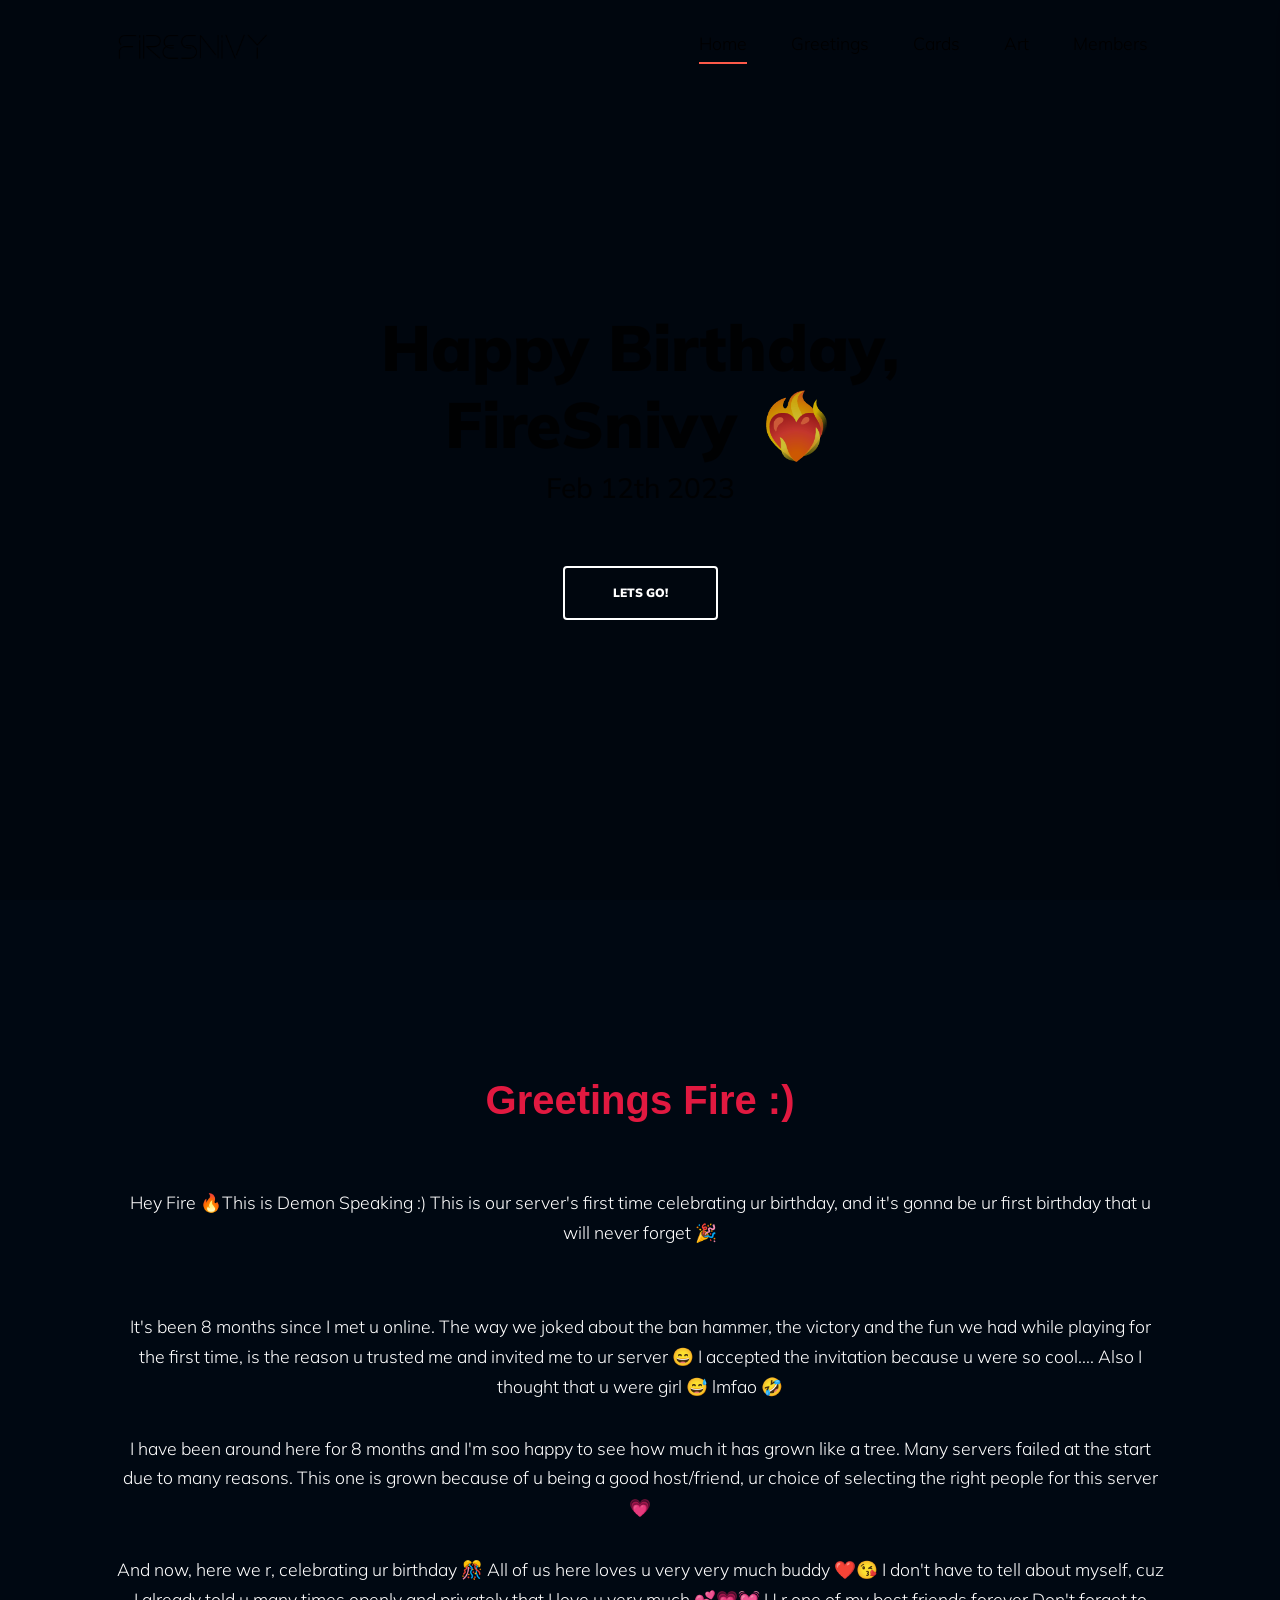
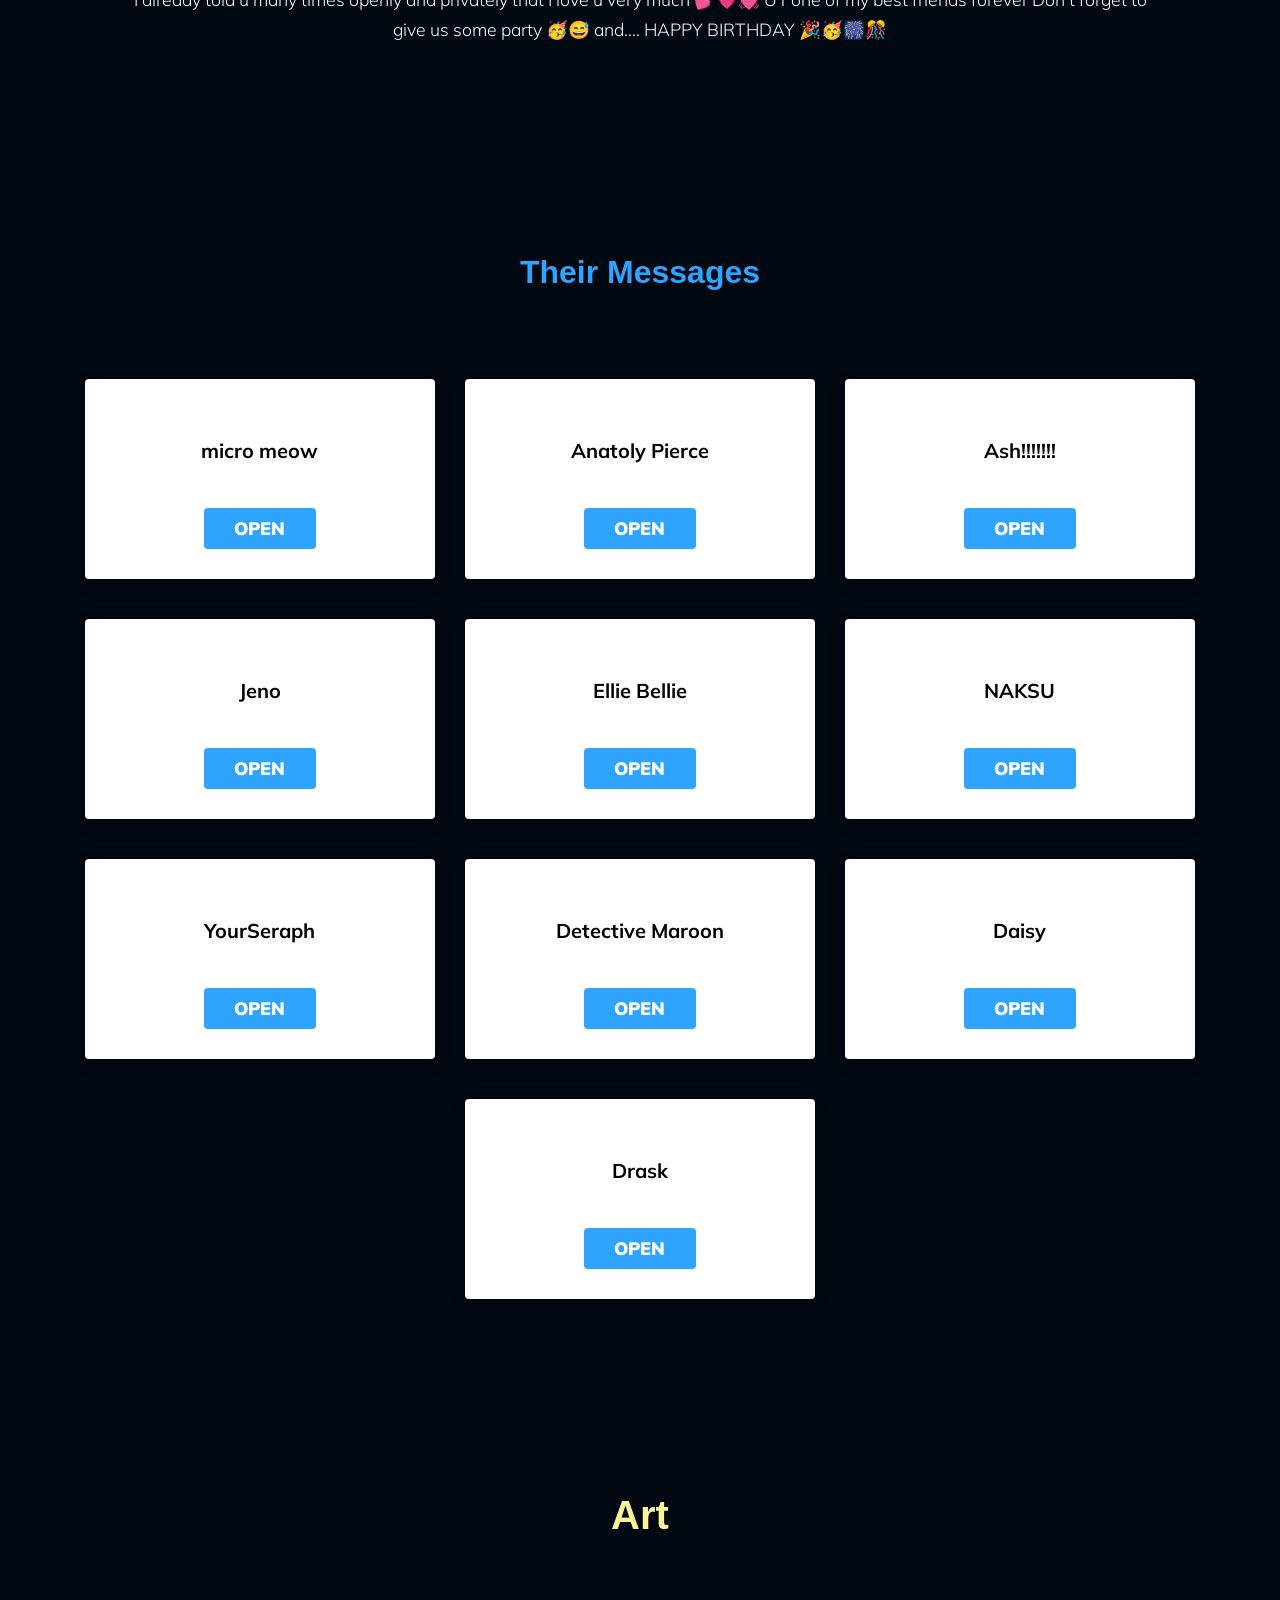
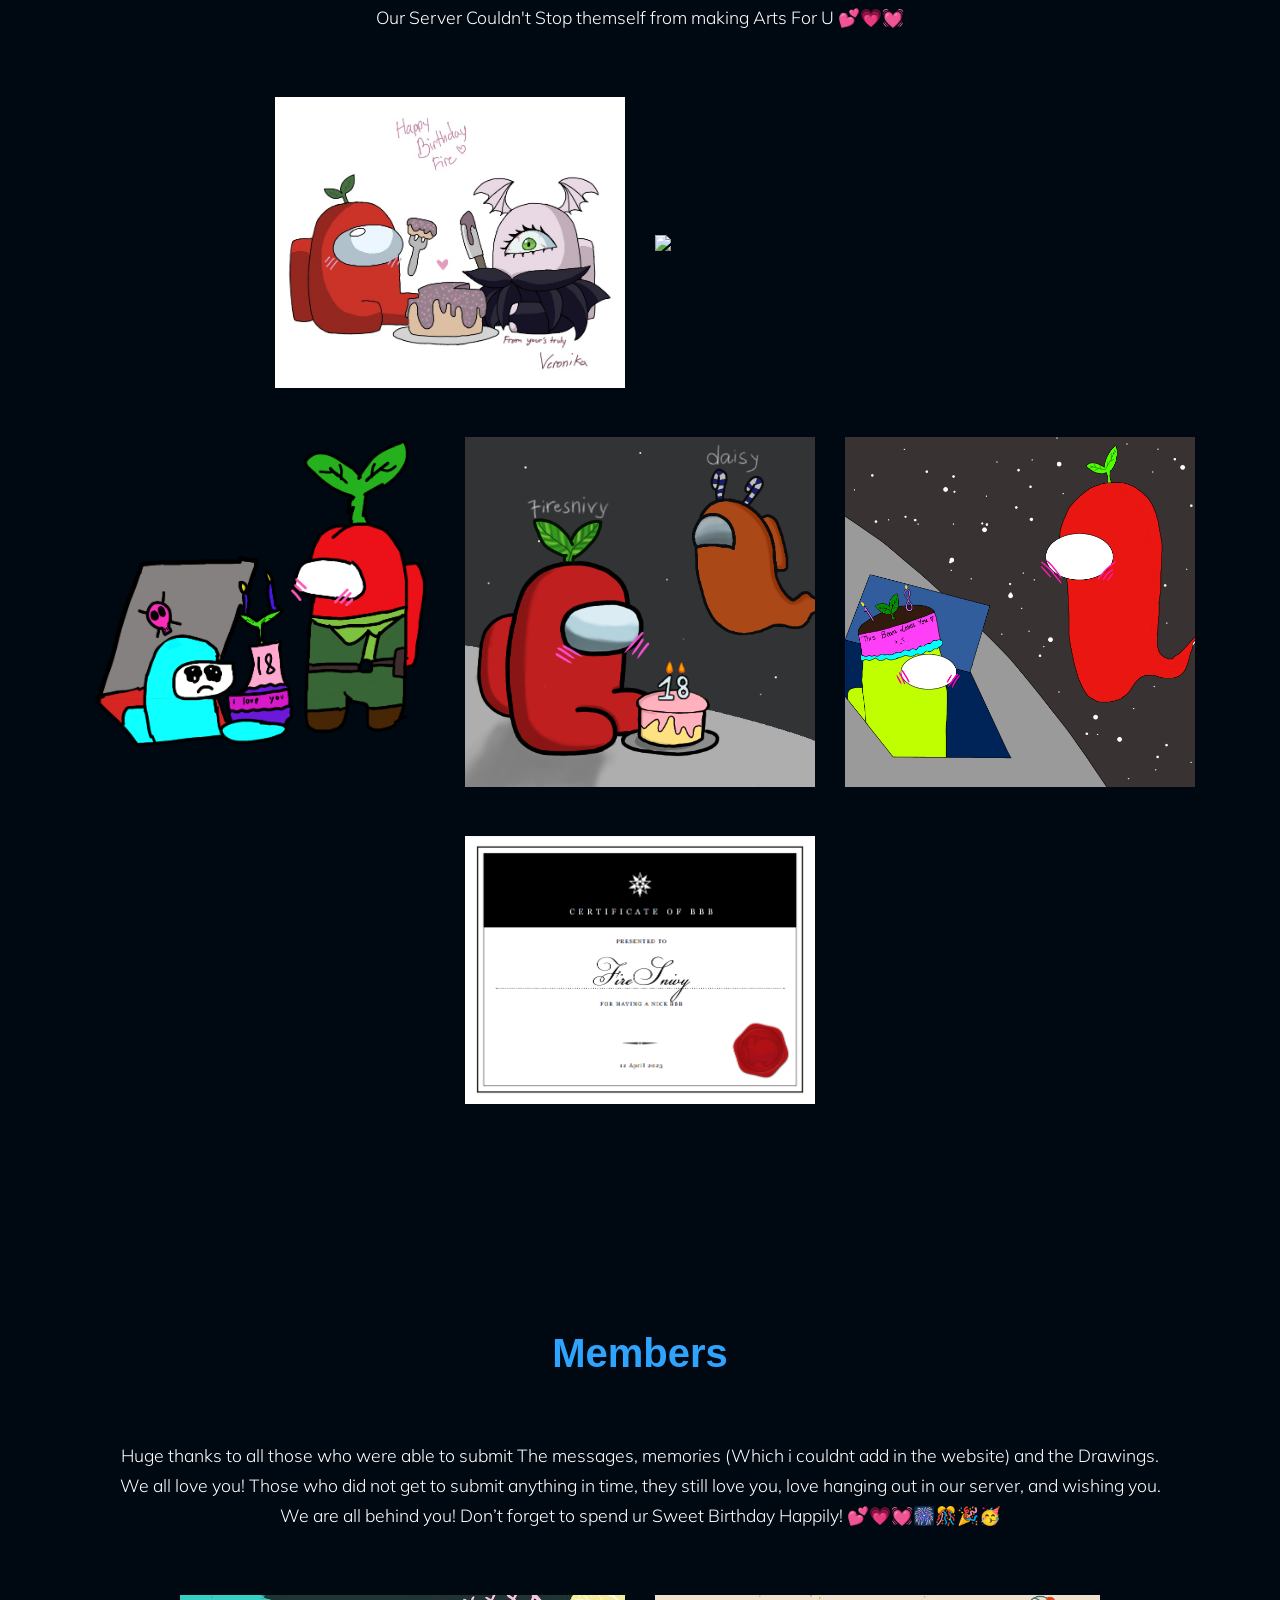
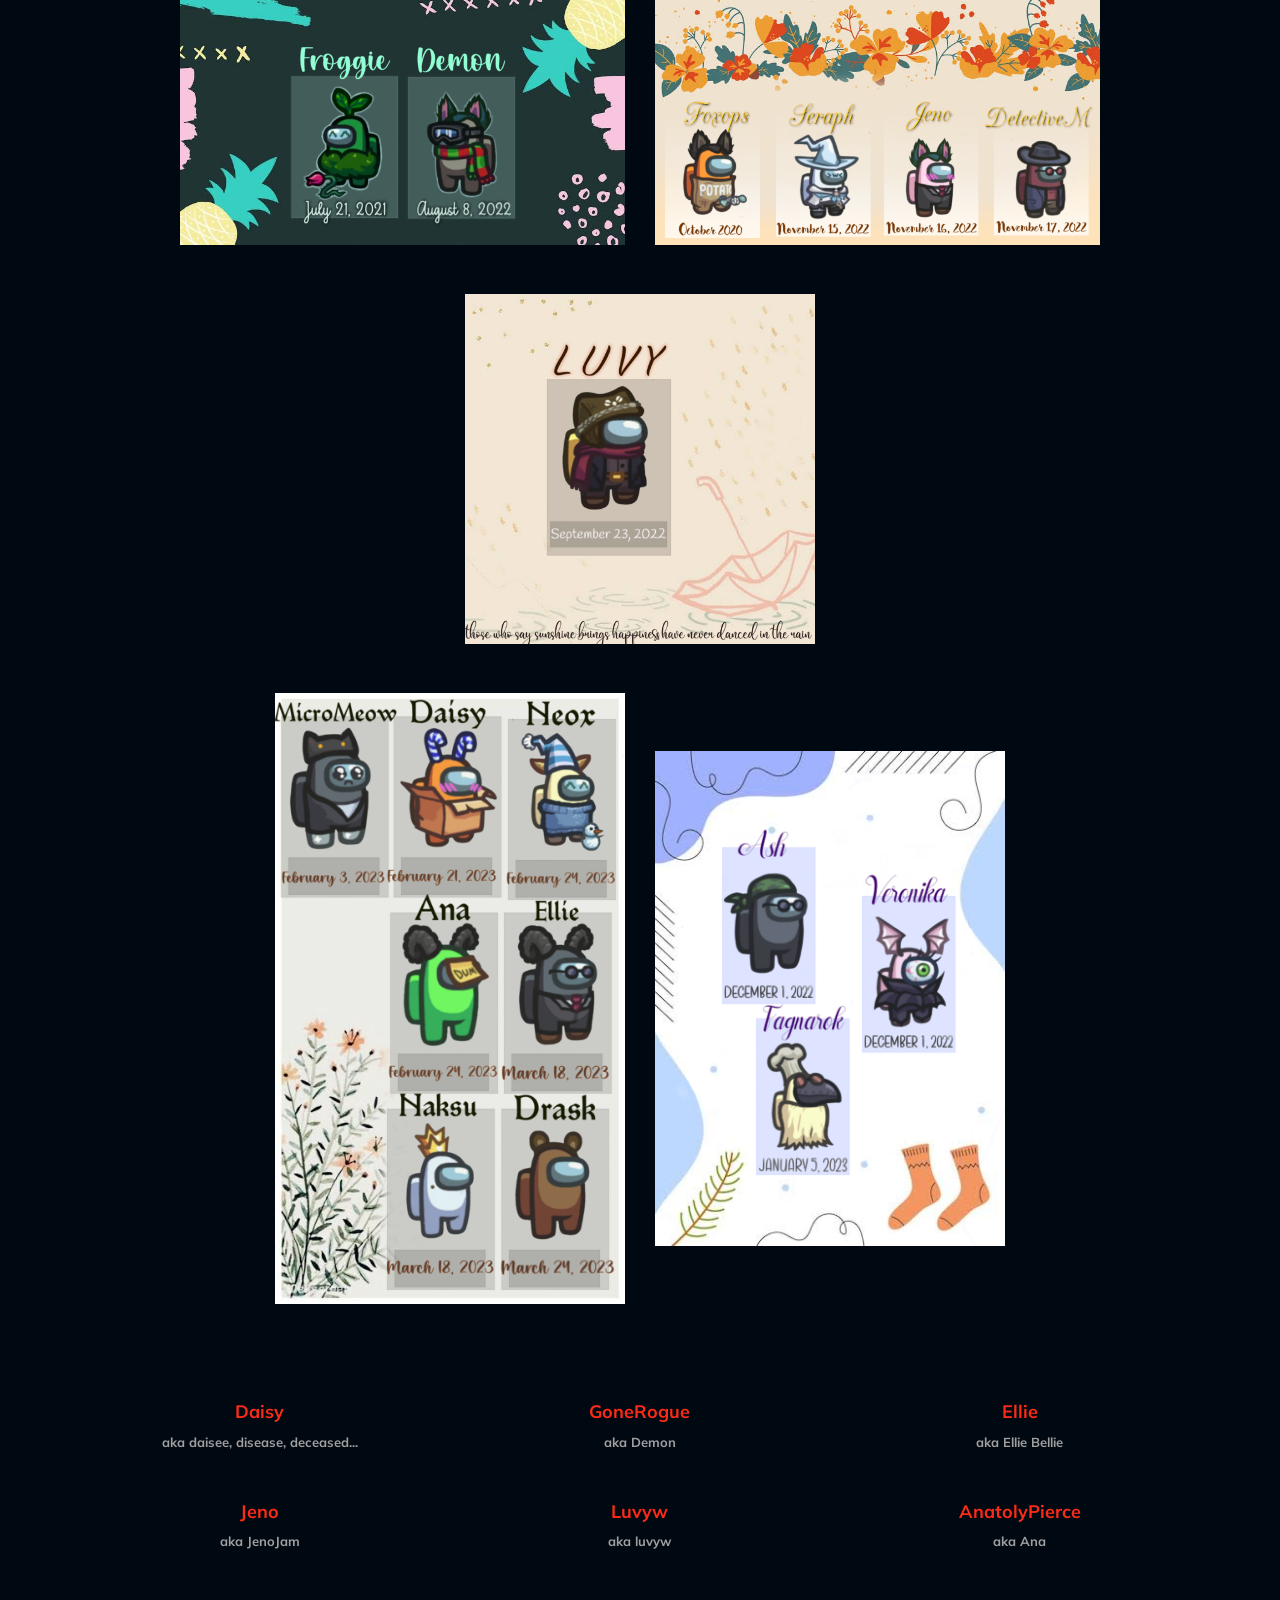
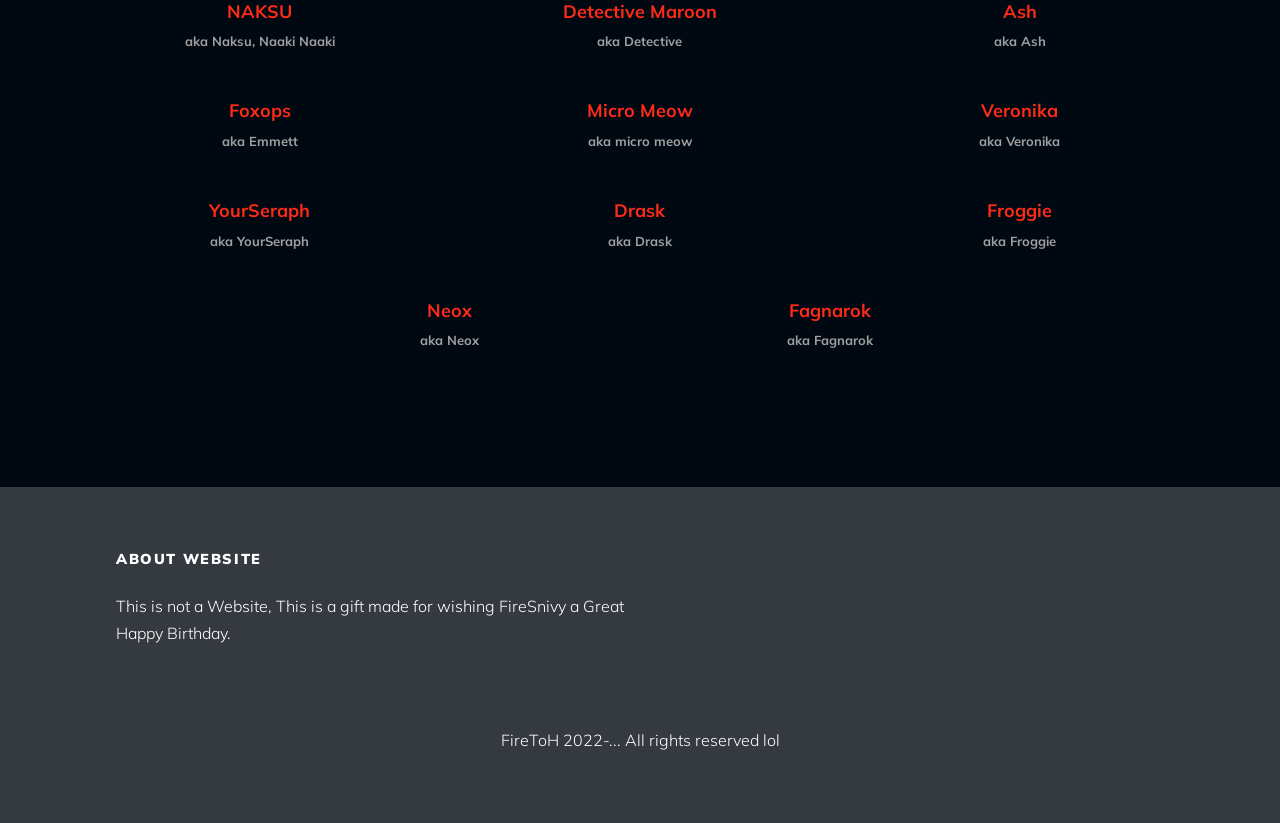
==== commit 7f19bff1: "Initial2" ====
--- a/index.html
+++ b/index.html
@@ -100,7 +100,7 @@
                 <li><a href="#team-section" class="nav-link" id="team-link">Members</a></li>
               </ul>
             </nav>
-            <a href="#" class="d-inline-block d-lg-none site-menu-toggle js-menu-toggle float-right"><span
+            <a href="#" class="nav-icon d-inline-block d-lg-none site-menu-toggle js-menu-toggle float-right"><span
                 class="icon-menu h3"></span></a>
           </div>
 
--- a/css/style.css
+++ b/css/style.css
@@ -377,7 +377,7 @@
       display: inline-block; }
       .site-navbar .site-navigation .site-menu > li > a {
         padding: 5px 20px;
-        color: #fff;
+        color: #000;
         display: inline-block;
         text-decoration: none !important; }
         .site-navbar .site-navigation .site-menu > li > a:hover {
@@ -614,11 +614,13 @@
     -webkit-transition: .3s all ease;
     transition: .3s all ease; }
     .sticky-wrapper .site-navbar .site-menu-toggle > span:before {
-      color: #fff !important; }
+      color: rgba(0, 0, 0, 0.8); }
+    .sticky-wrapper.is-sticky .site-navbar .site-menu-toggle > span:before {
+        color: #fff !important; }
     .sticky-wrapper .site-navbar .site-menu > li {
       display: inline-block; }
       .sticky-wrapper .site-navbar .site-menu > li > a.active {
-        color: #fff;
+        color: #000;
         position: relative; }
         .sticky-wrapper .site-navbar .site-menu > li > a.active:after {
           height: 2px;
@@ -683,7 +685,7 @@
   .intro-section h1 {
     font-size: 4rem;
     font-weight: 900;
-    color: #fff; }
+    color: rgba(0,0,0,0.8); }
     @media (max-width: 991.98px) {
       .intro-section h1 {
         font-size: 2rem; } }
@@ -1351,7 +1353,7 @@
 }
 
 #date-text{
-  color: #fff!important;
+  color: rgba(0,0,0,0.8)!important;
 }
 
 .modal-event-team{
@@ -1420,4 +1422,3 @@
 #h1c-6{
   color:#FFF75D;
 }
-/*  */
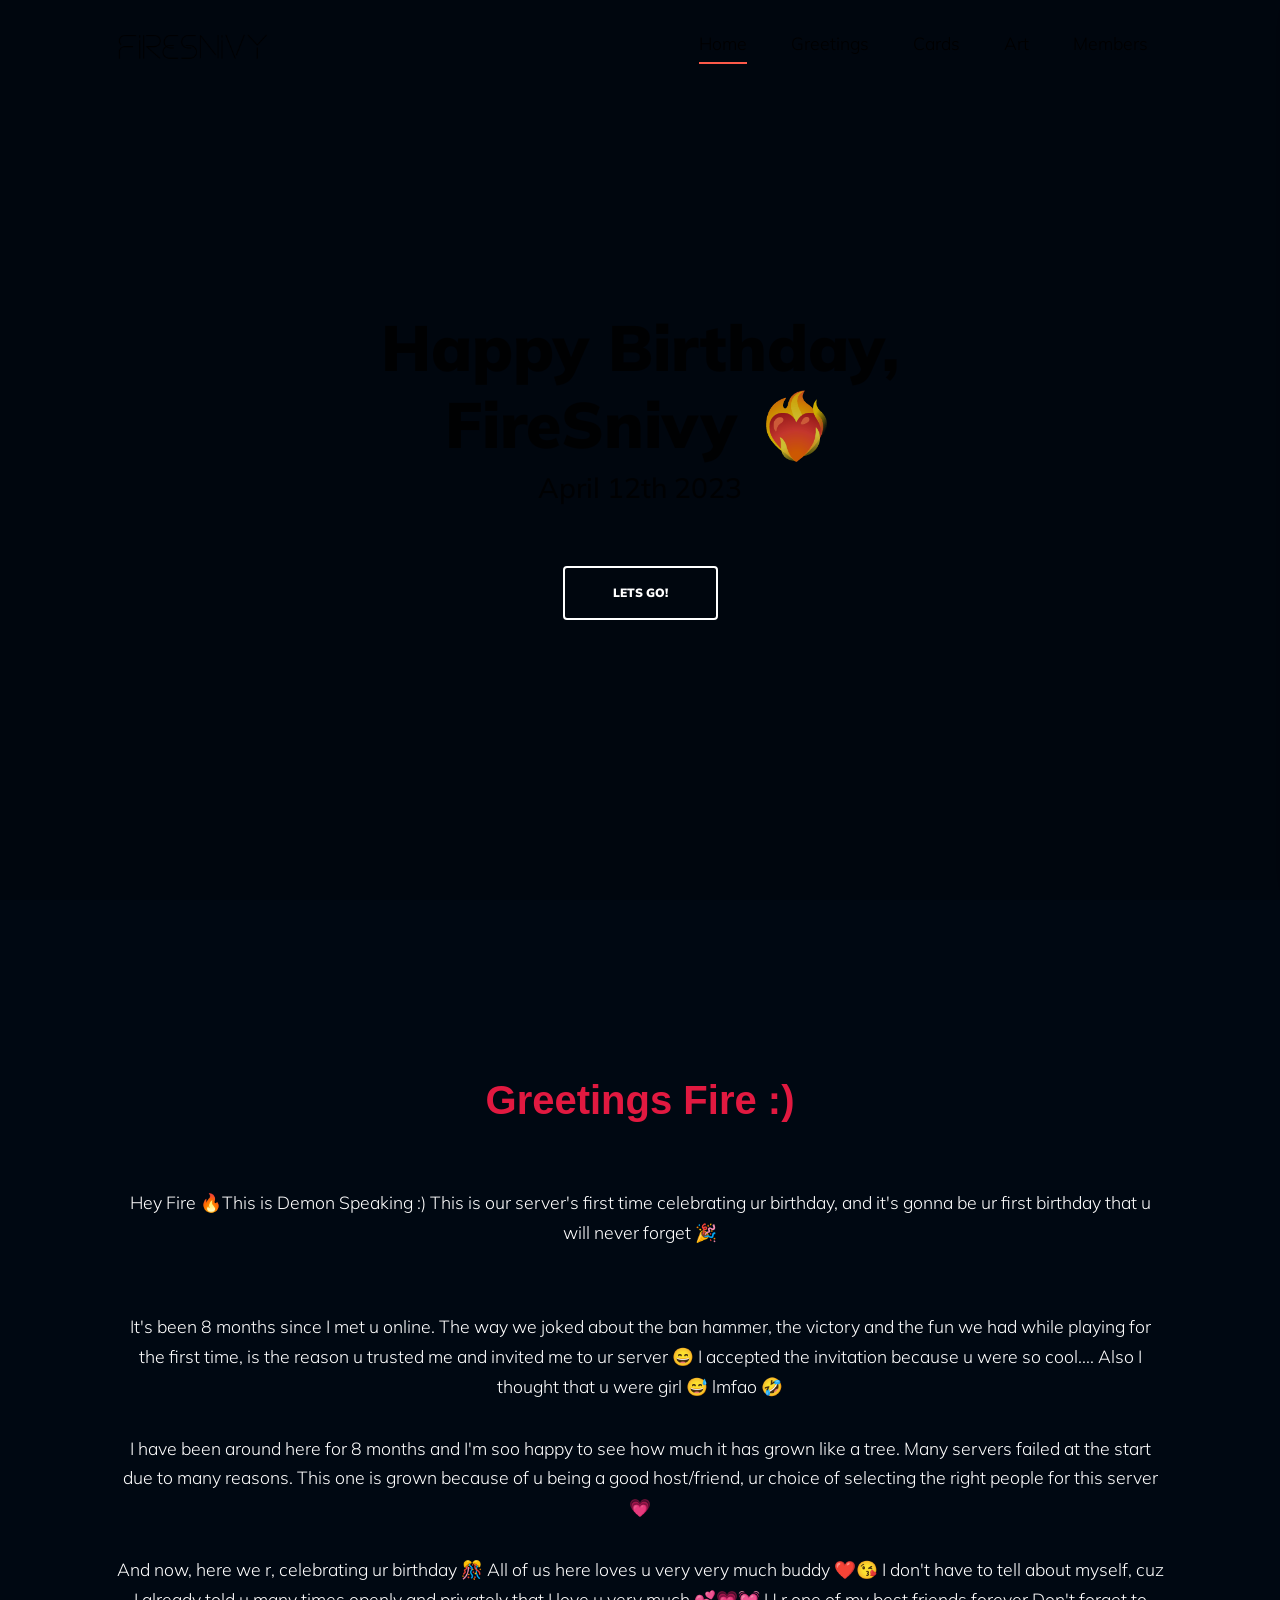
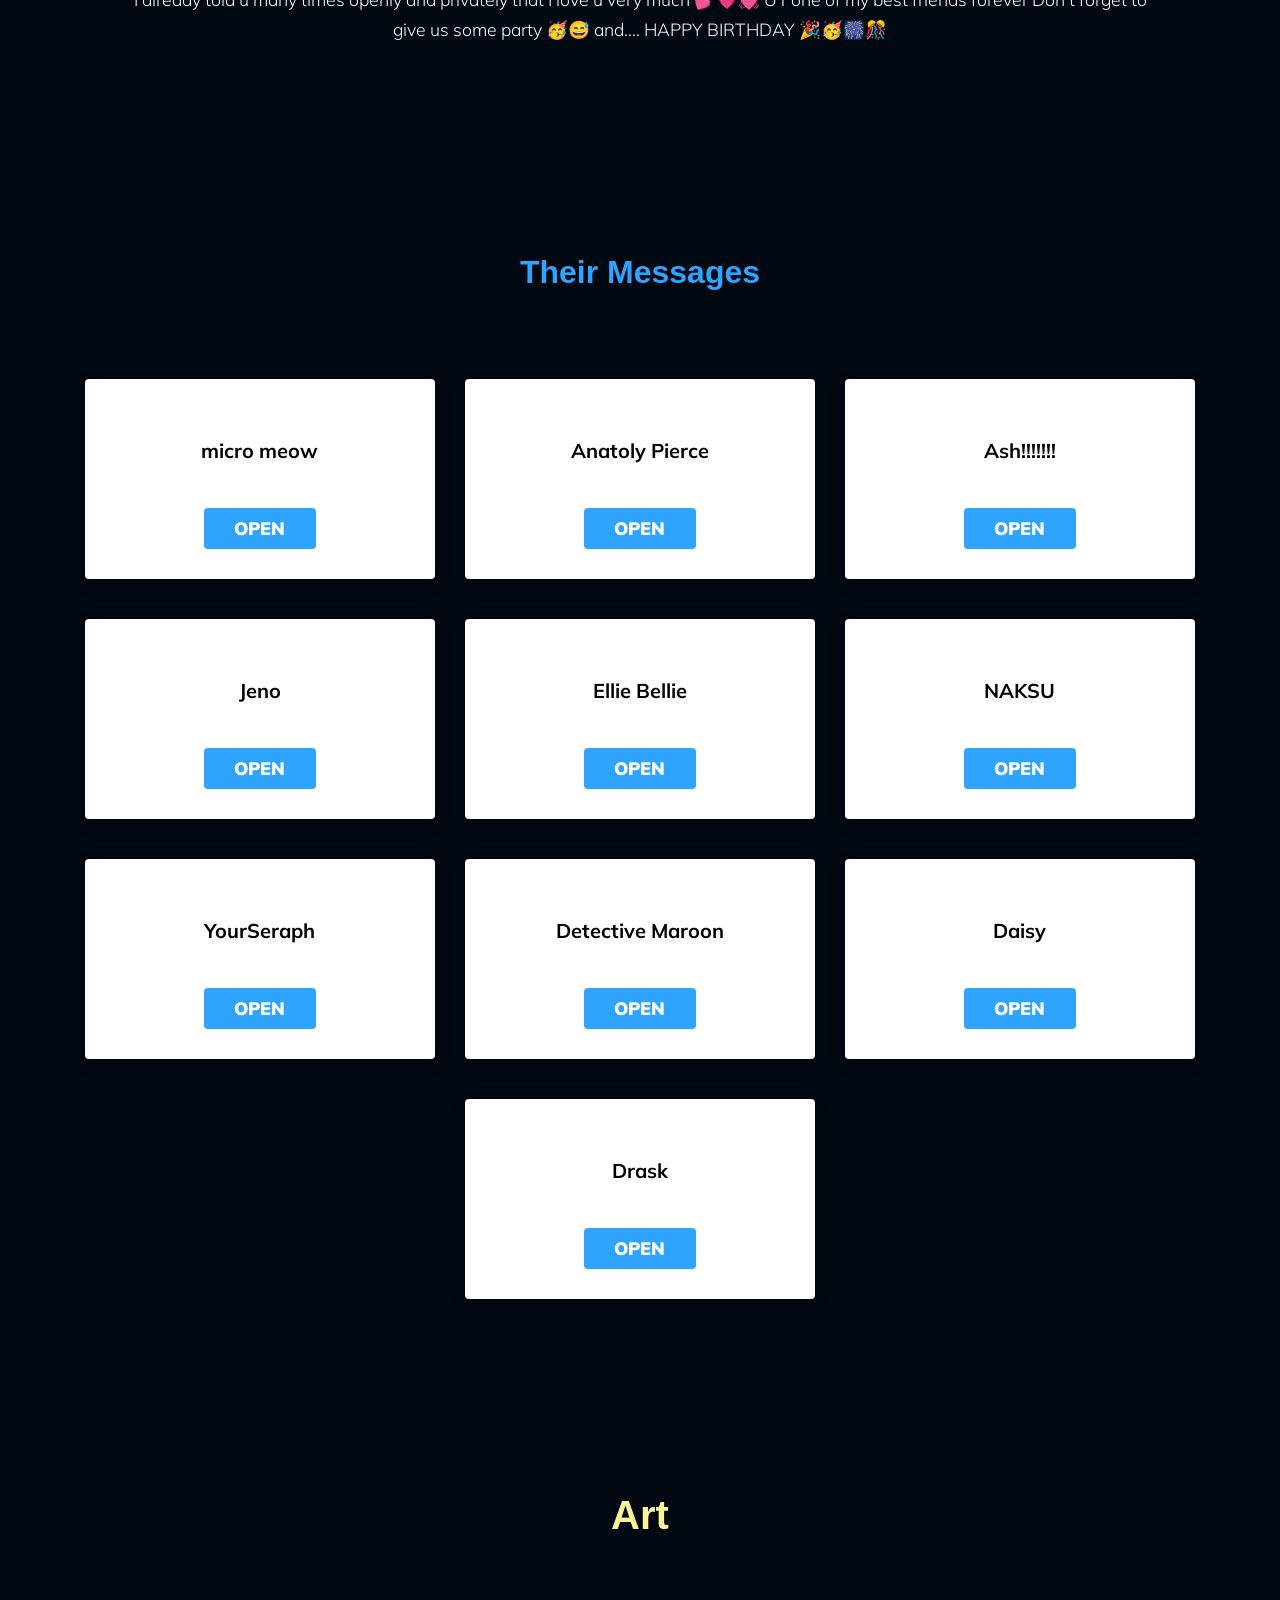
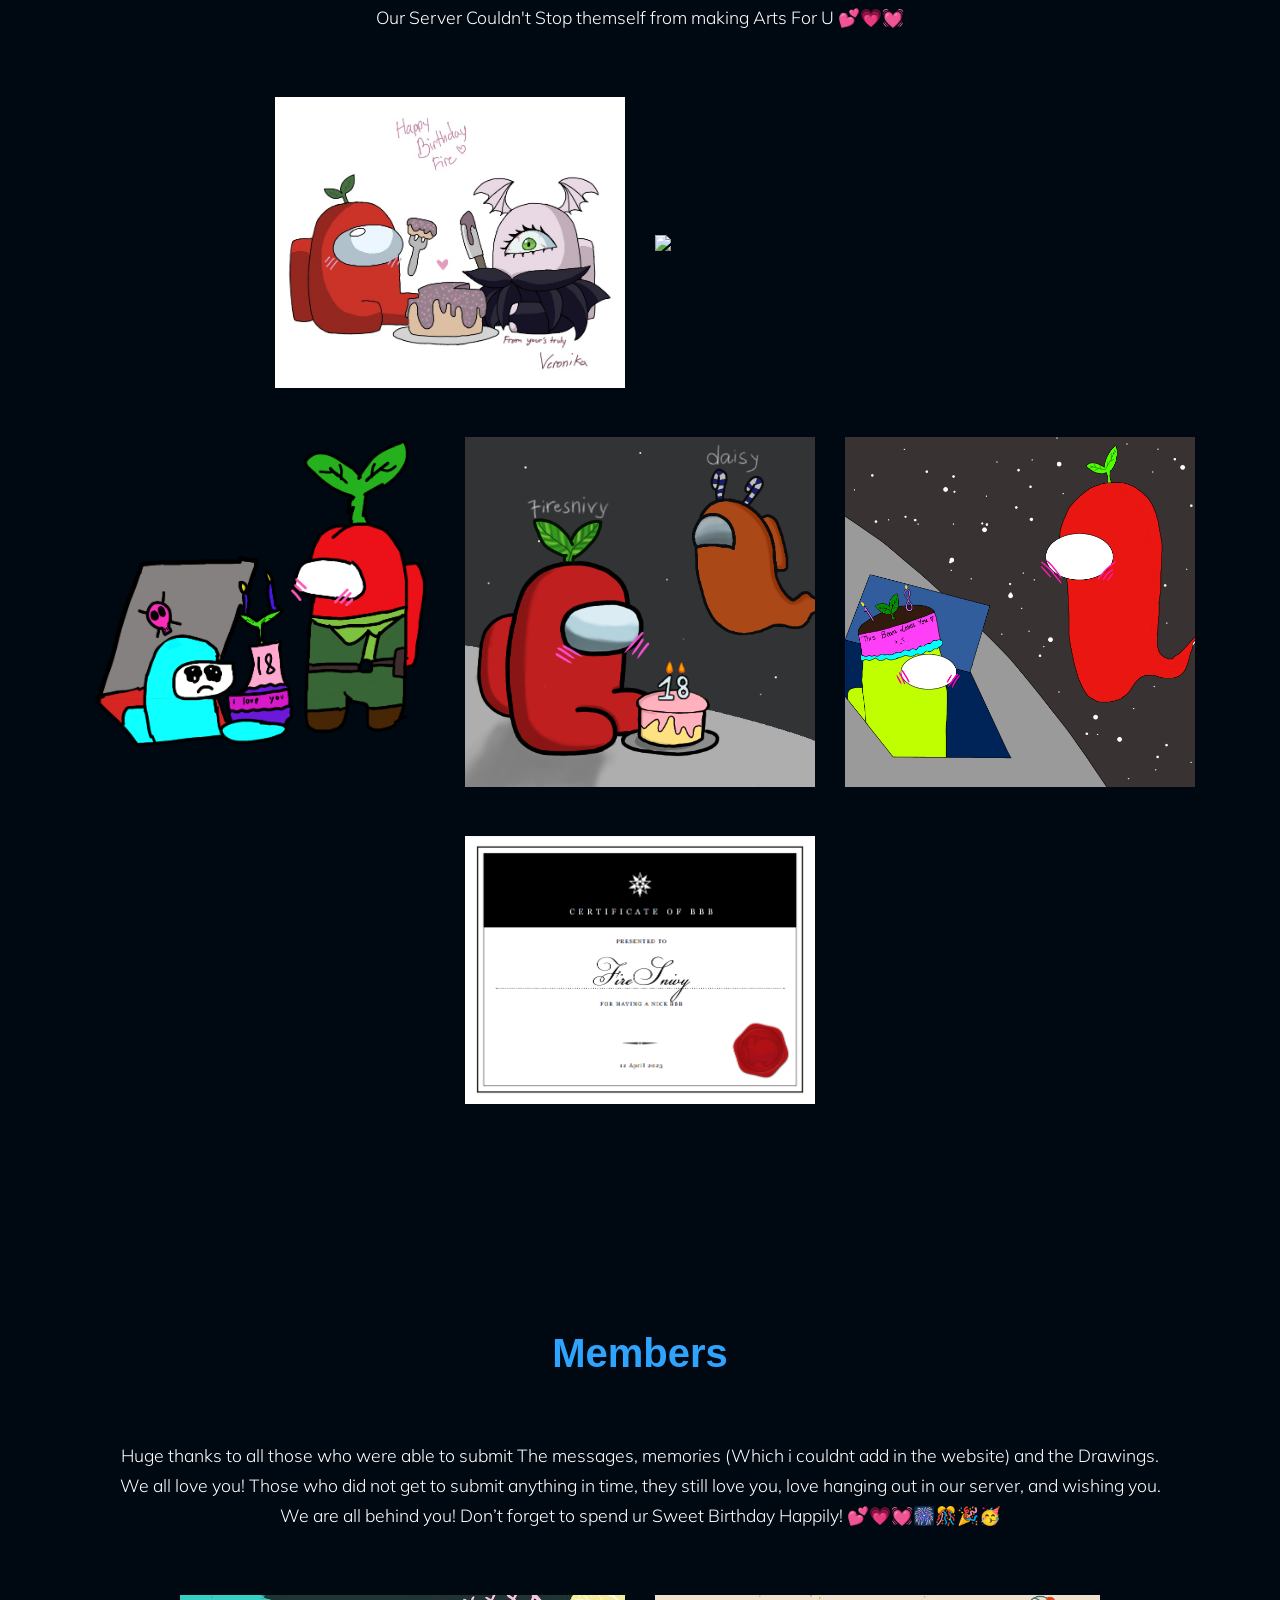
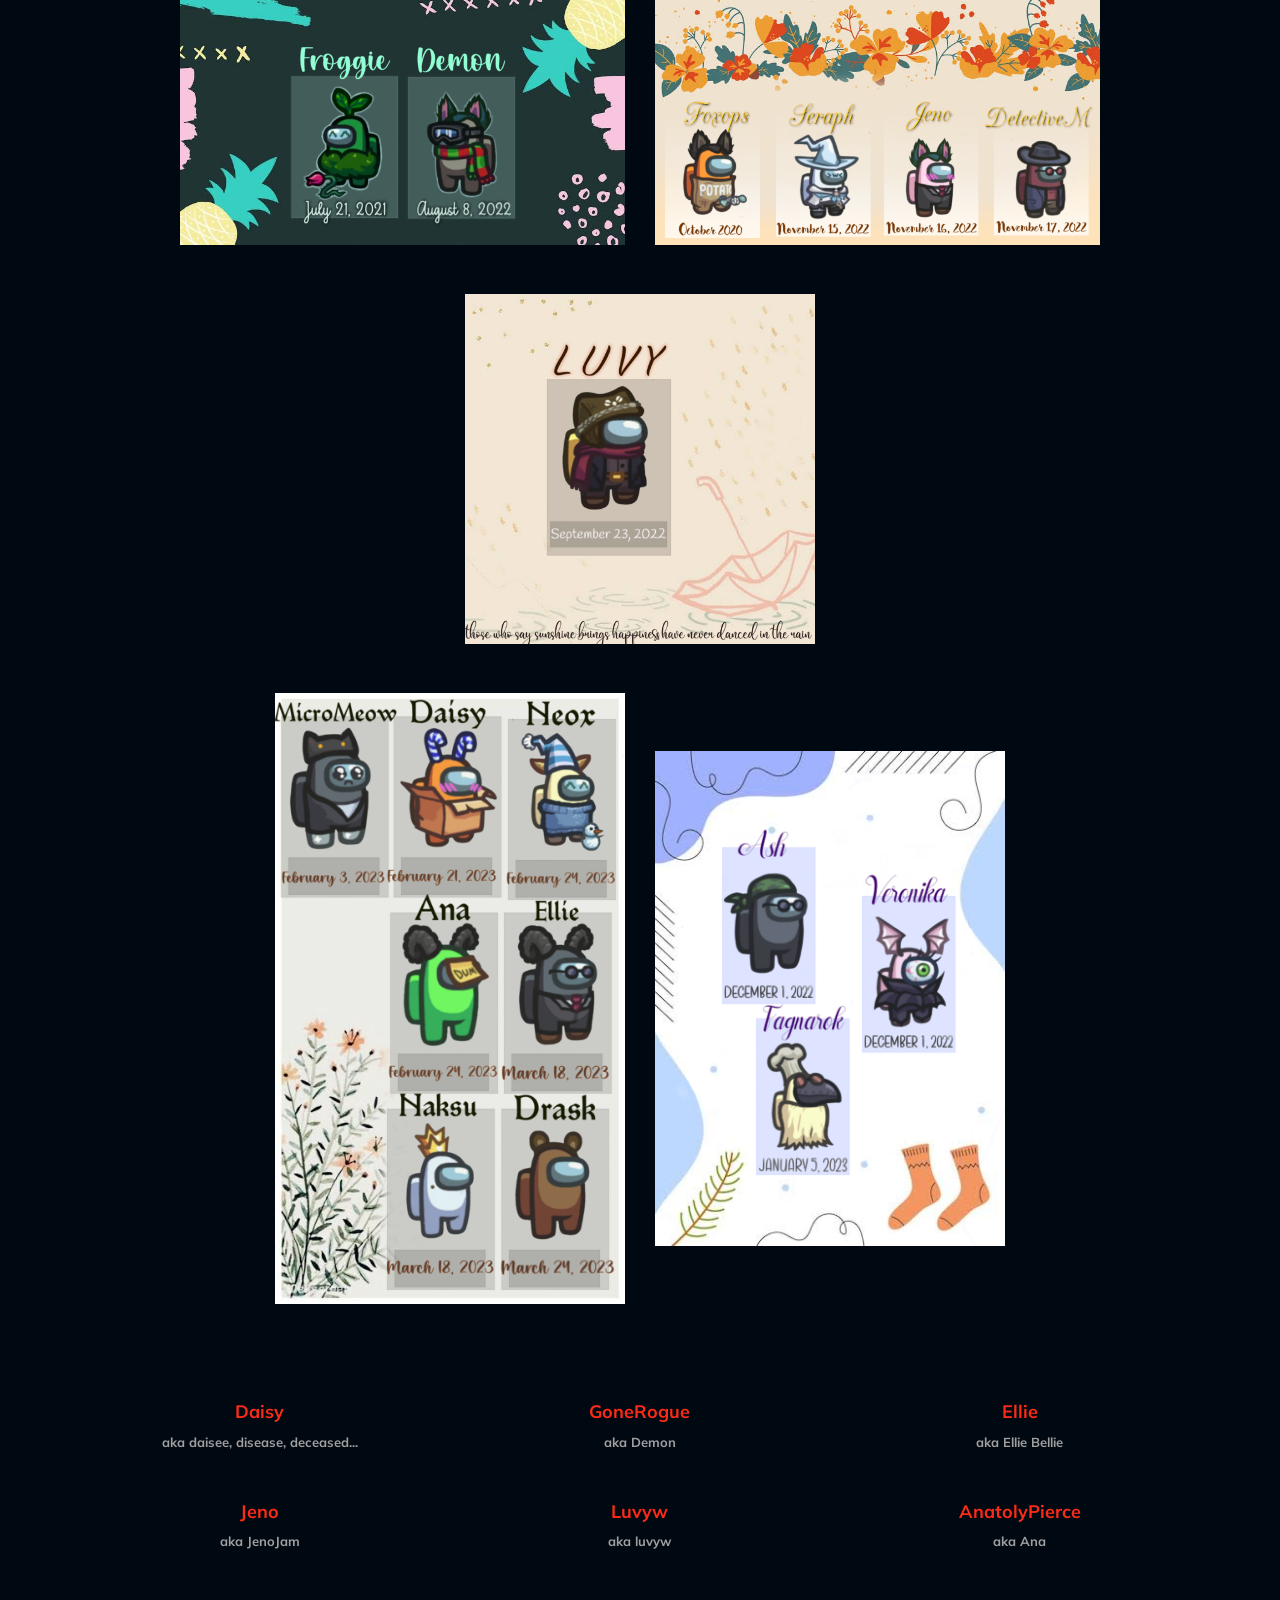
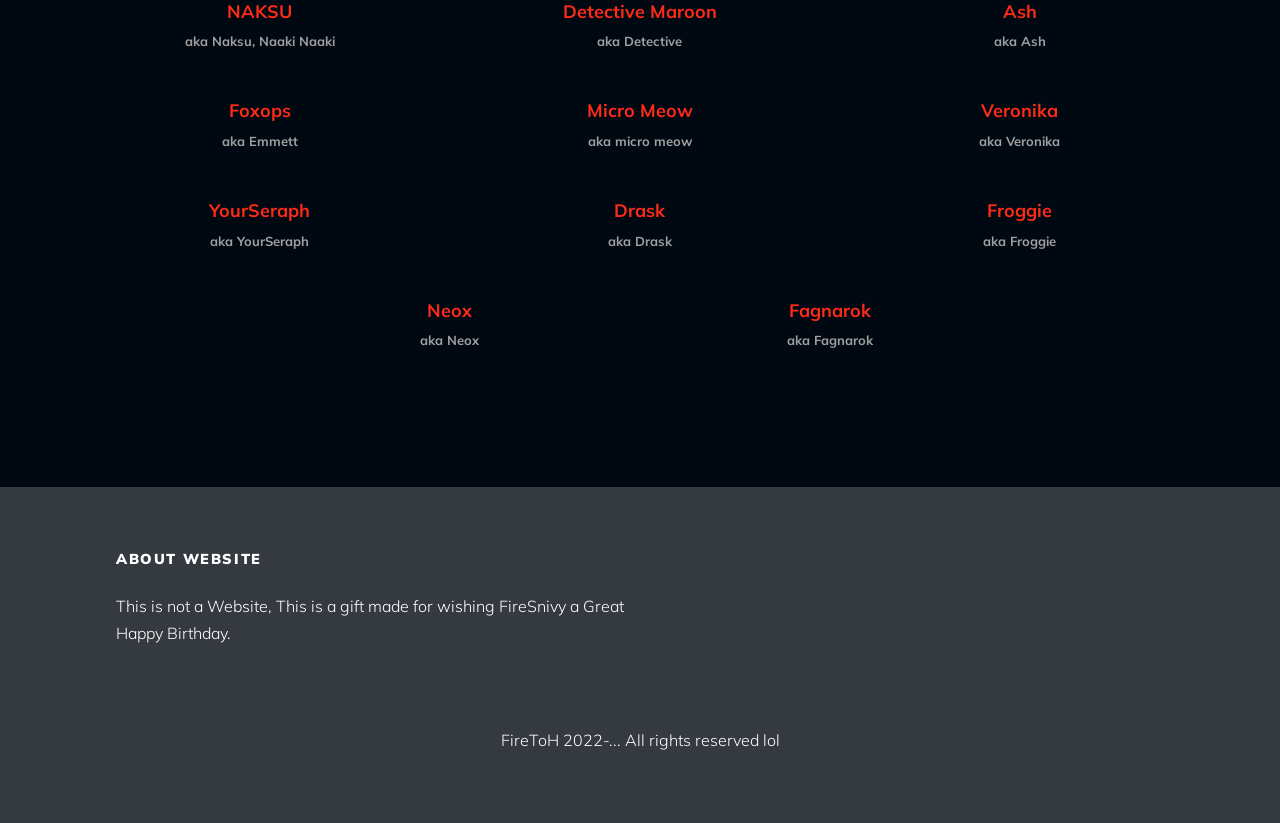
==== commit cb2e3cf5: "Initial3" ====
--- a/index.html
+++ b/index.html
@@ -126,7 +126,7 @@
               <div class="row">
                 <div class="row mx-auto text-center align-items-center">
                   <!-- <h1 id="welcome-text" class="mb-3 center col-lg-12">Welcome to</h1> -->
-                  <h3 id="date-text" class="mb-3 center col-lg-12">Feb 12th 2023</h3>
+                  <h3 id="date-text" class="mb-3 center col-lg-12">April 12th 2023</h3>
                 </div>
               </div>
             </div>
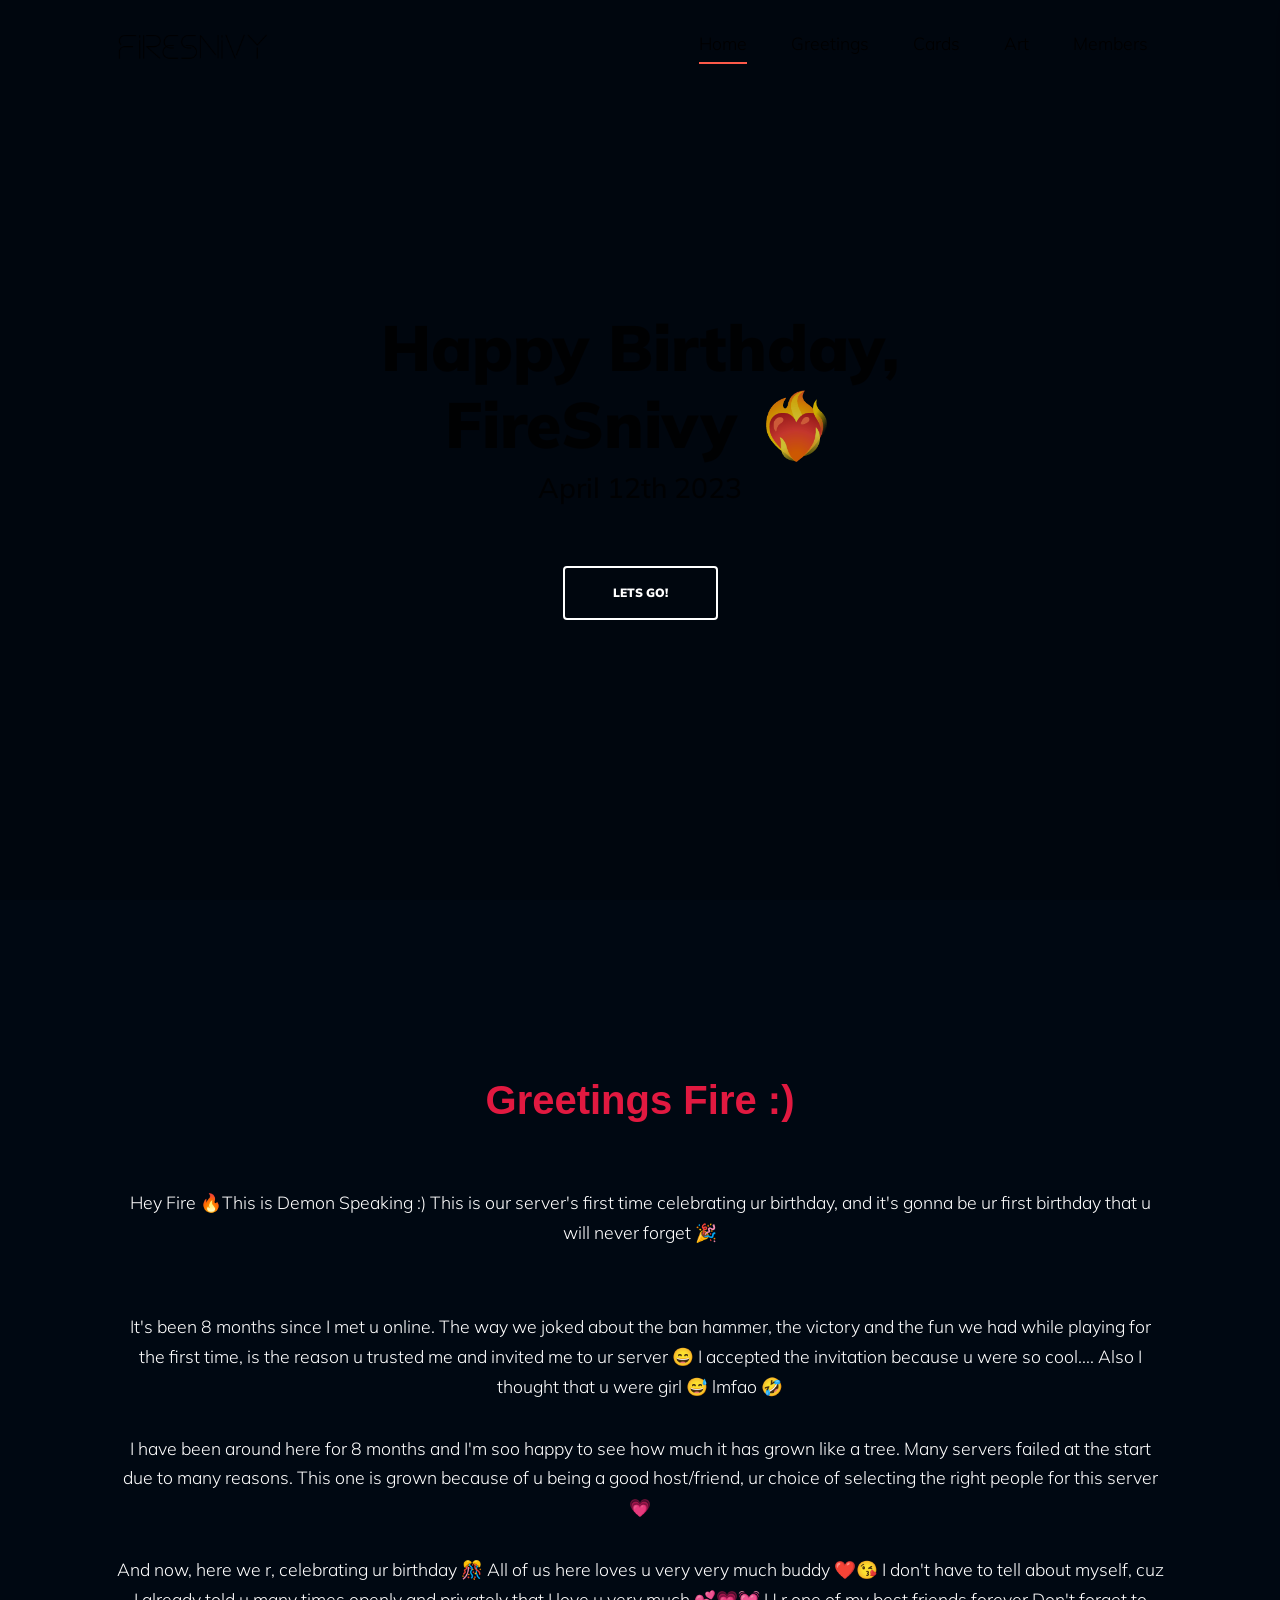
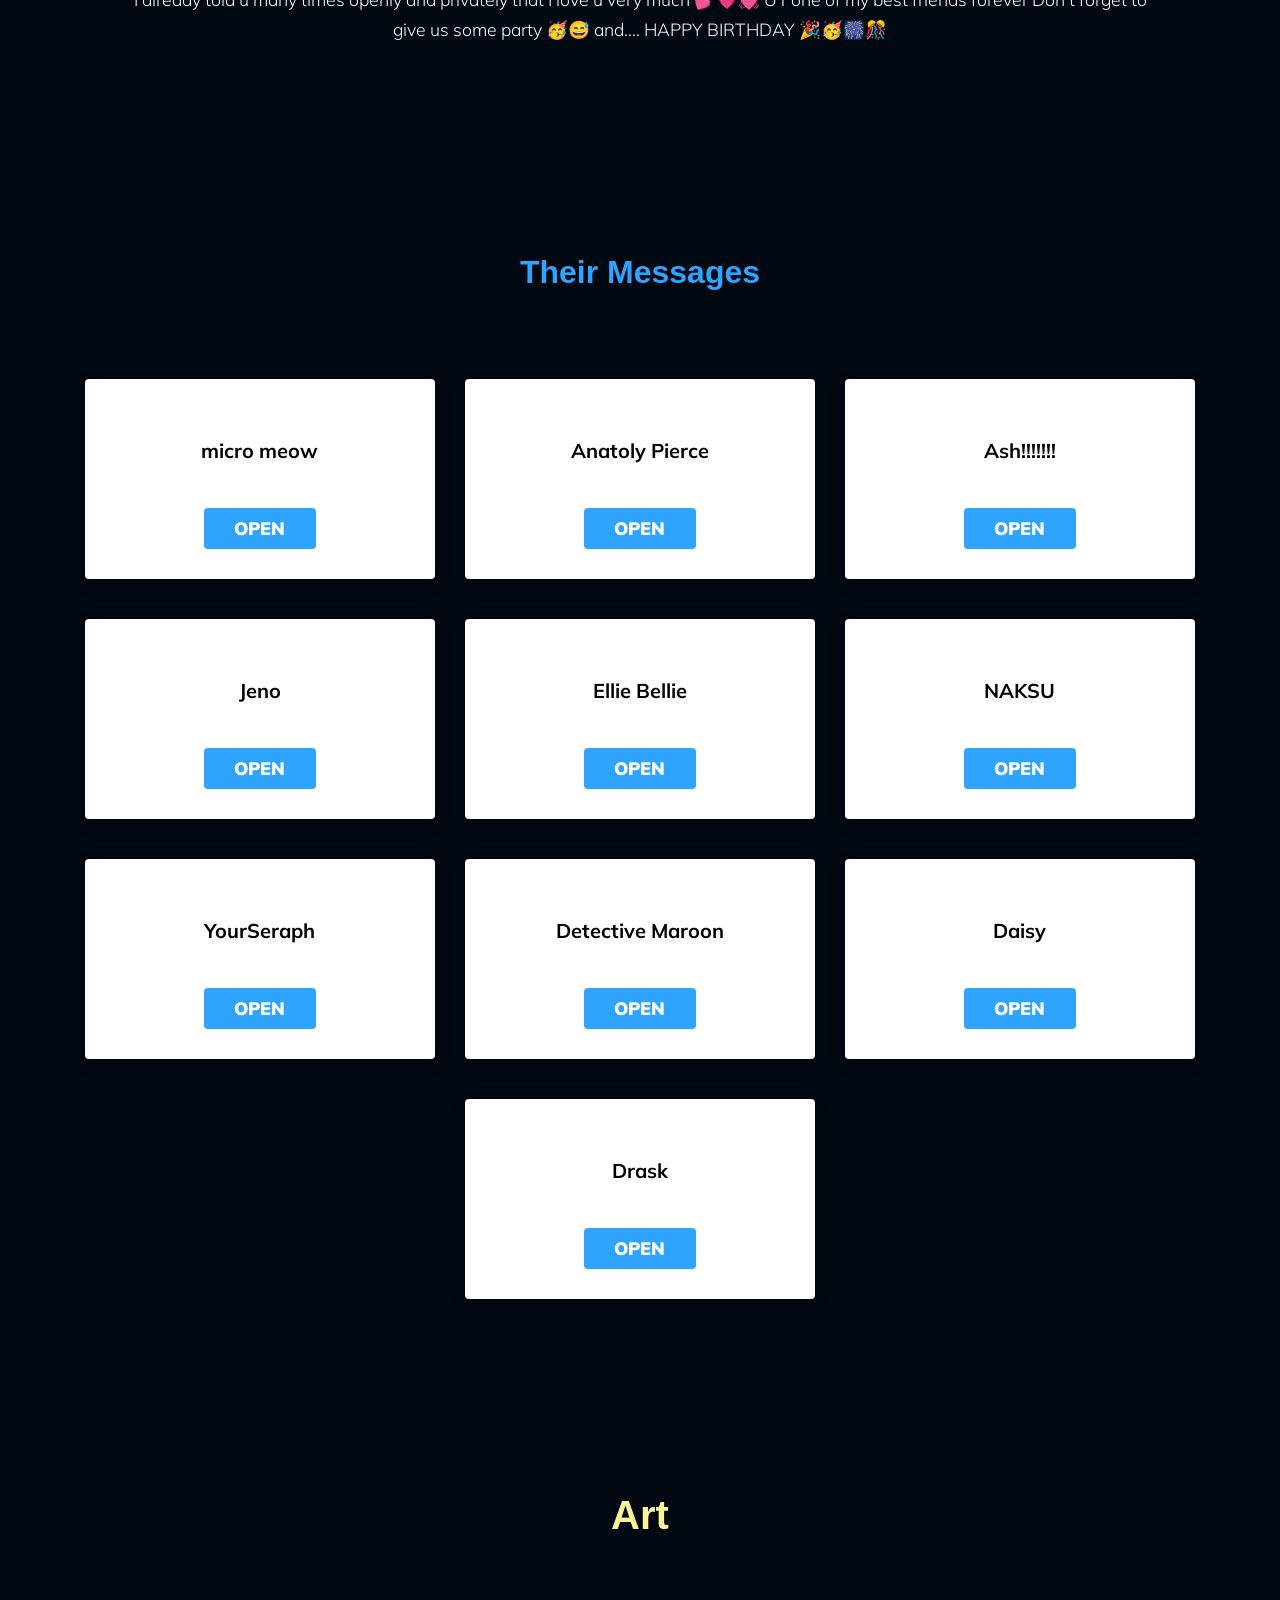
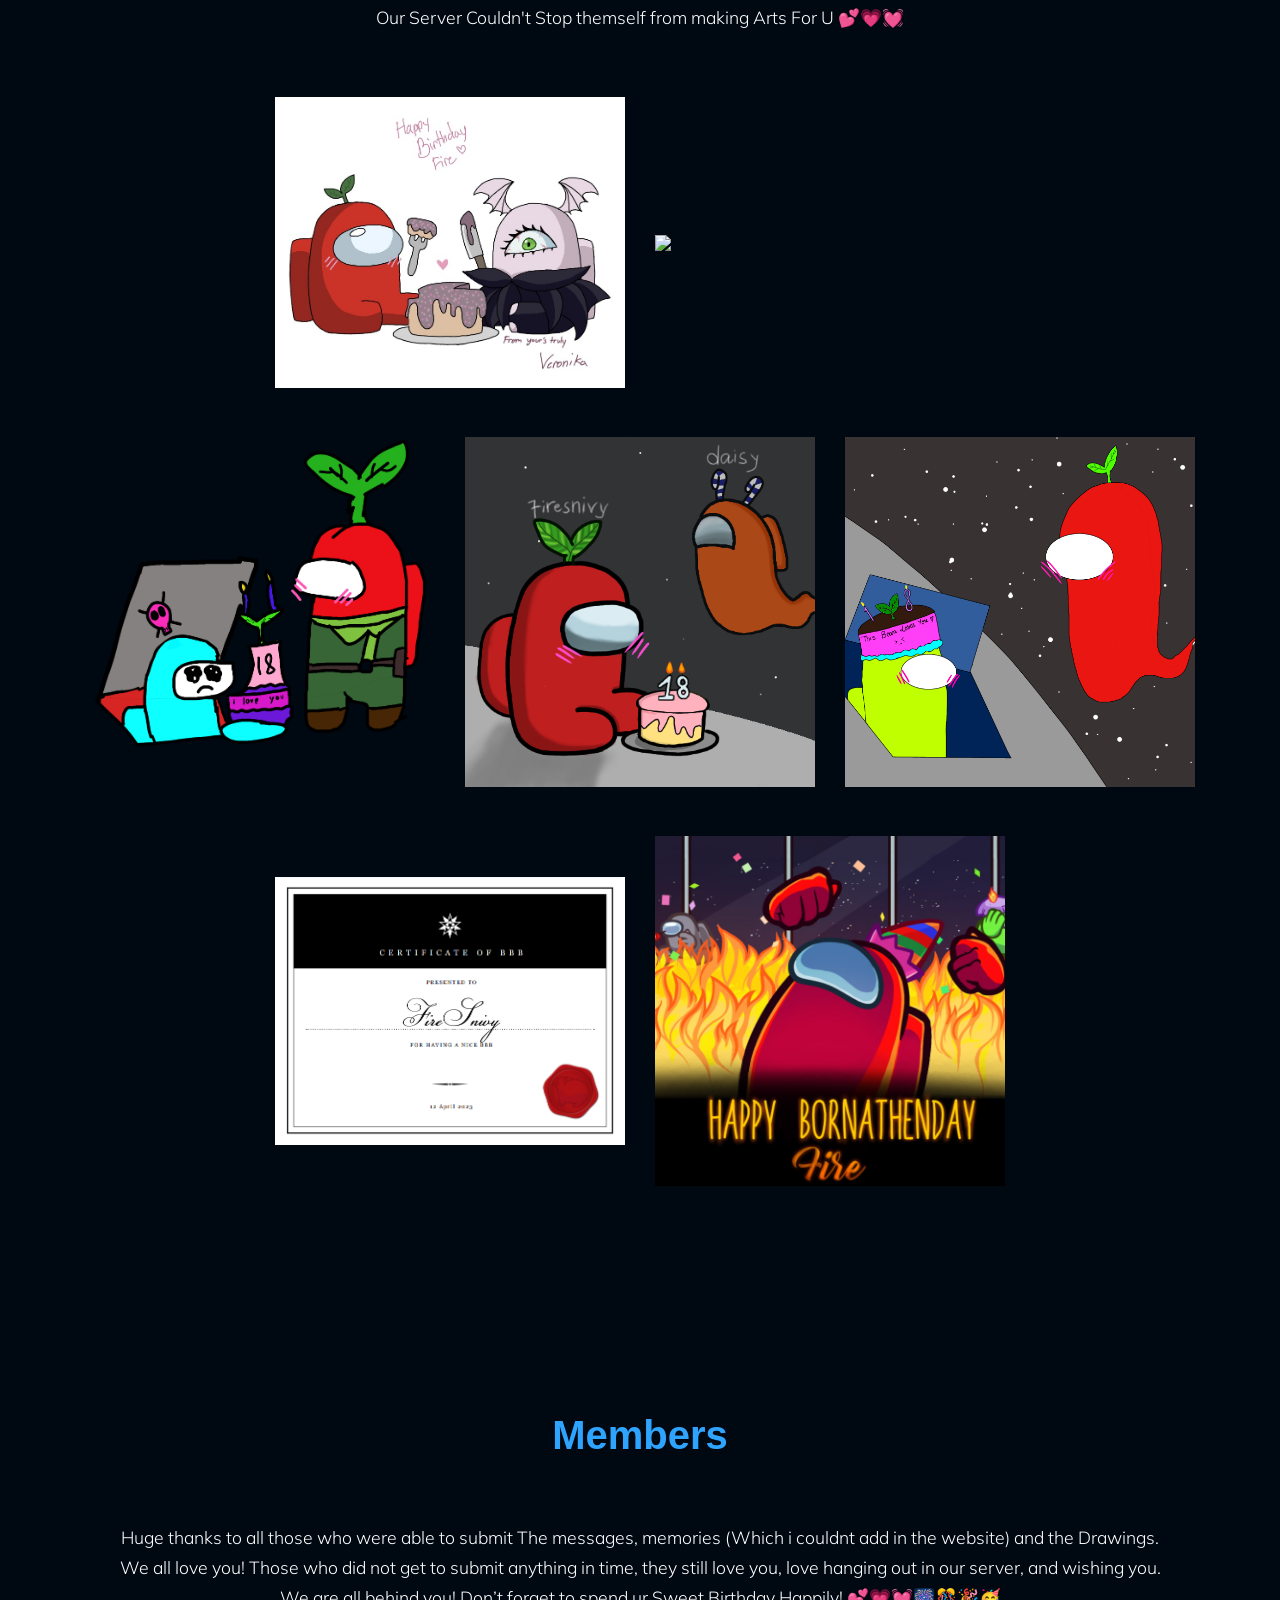
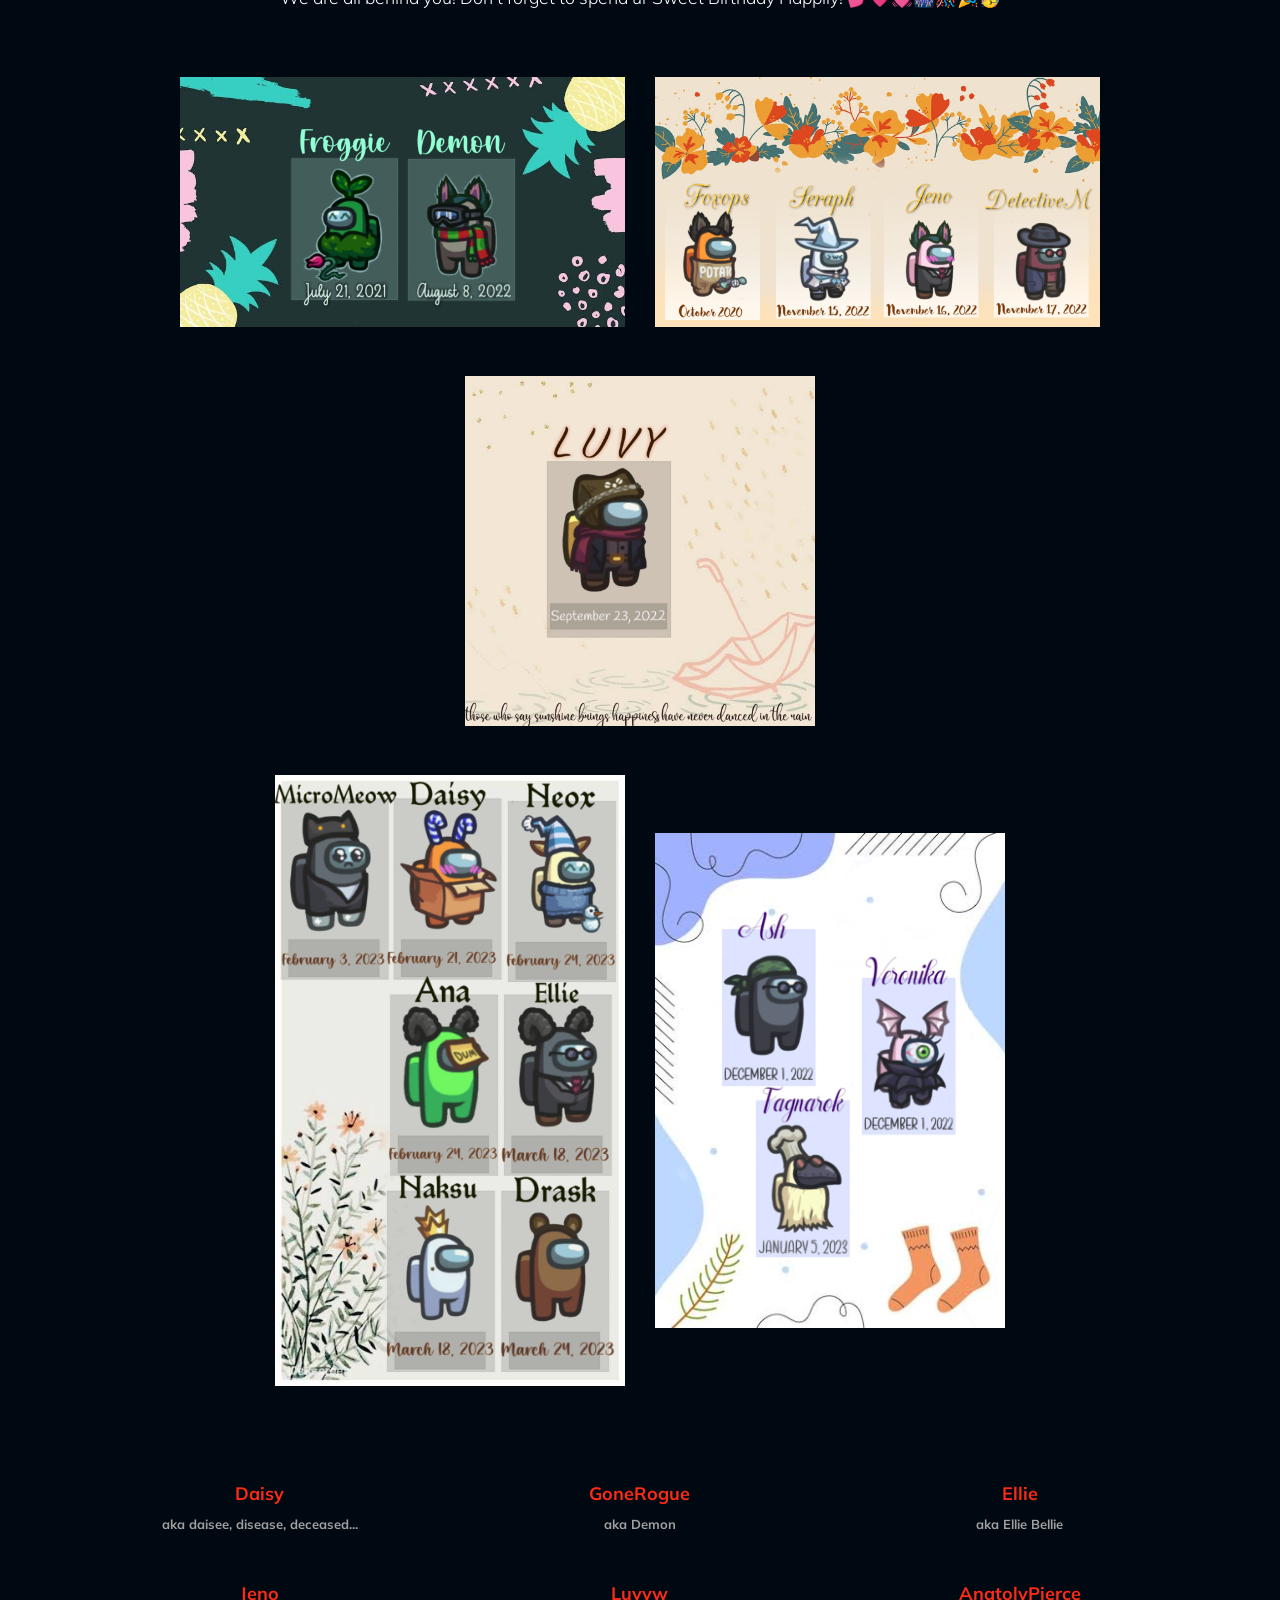
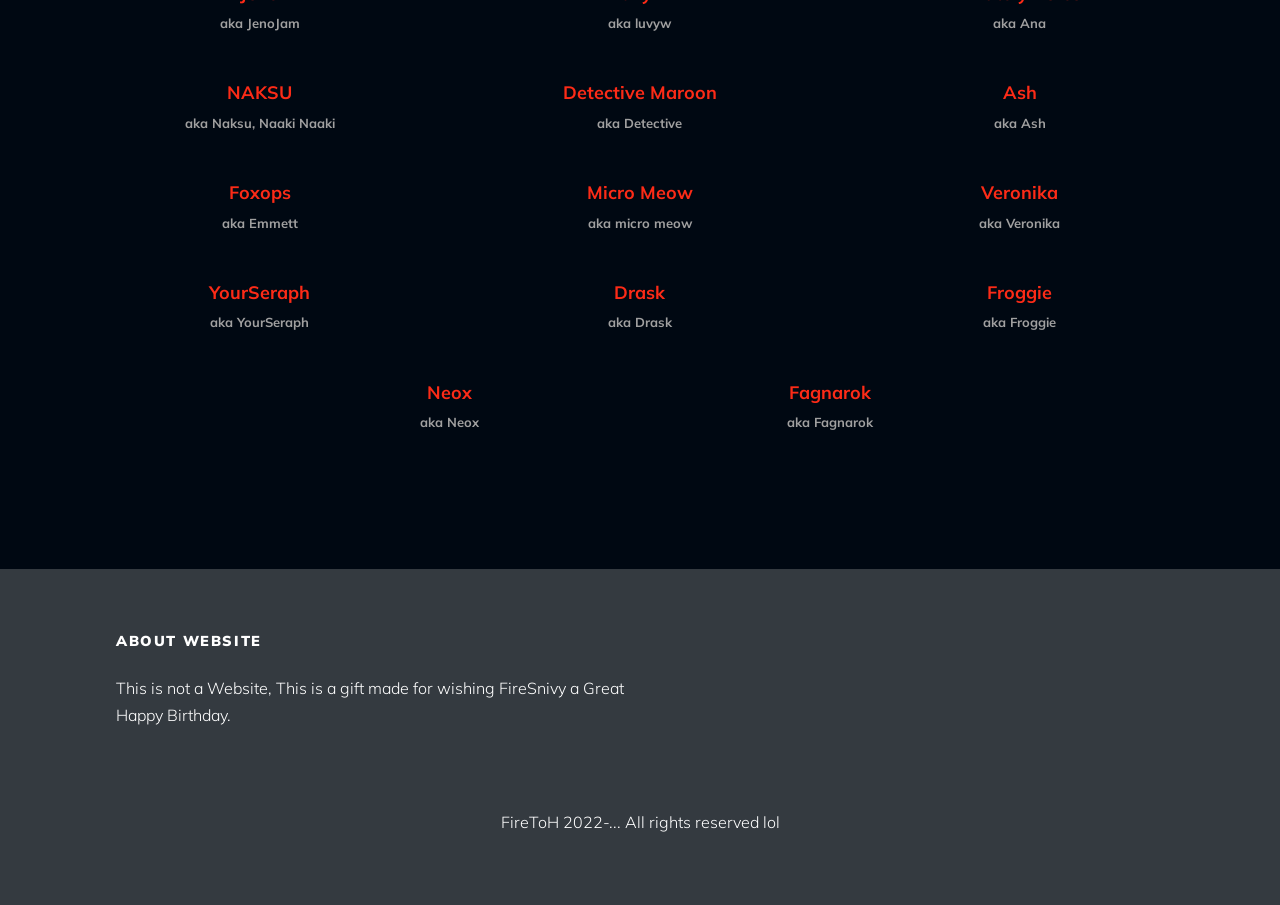
==== commit c1130e2d: "Initial4" ====
--- a/index.html
+++ b/index.html
@@ -351,11 +351,14 @@
         <div class="col-lg-4 mb-4 col-md-6" data-aos="fade-up" data-aos-delay="200">
           <img src="images/Art5.png" class="sponsor-logo sl-1 center">
         </div>
-        <div class="col-lg-4 mb-4 col-md-6 no-margin mobile-box-hide"></div>
+        <div class="col-lg-2 mb-2 col-md-2 no-margin mobile-box-hide"></div>
         <div class="col-lg-4 mb-4 col-md-6" data-aos="fade-up" data-aos-delay="">
           <img src="images/Art6.png" class="sponsor-logo center sl-1">
         </div>
-        <div class="col-lg-4 mb-4 col-md-6 no-margin mobile-box-hide"></div>
+        <div class="col-lg-4 mb-4 col-md-6" data-aos="fade-up" data-aos-delay="100">
+          <img src="images/Art12.png" class="sponsor-logo center sl-1">
+        </div>
+        <div class="col-lg-2 mb-2 col-md-2 no-margin mobile-box-hide"></div>
       </div>
     </div>
   </div>
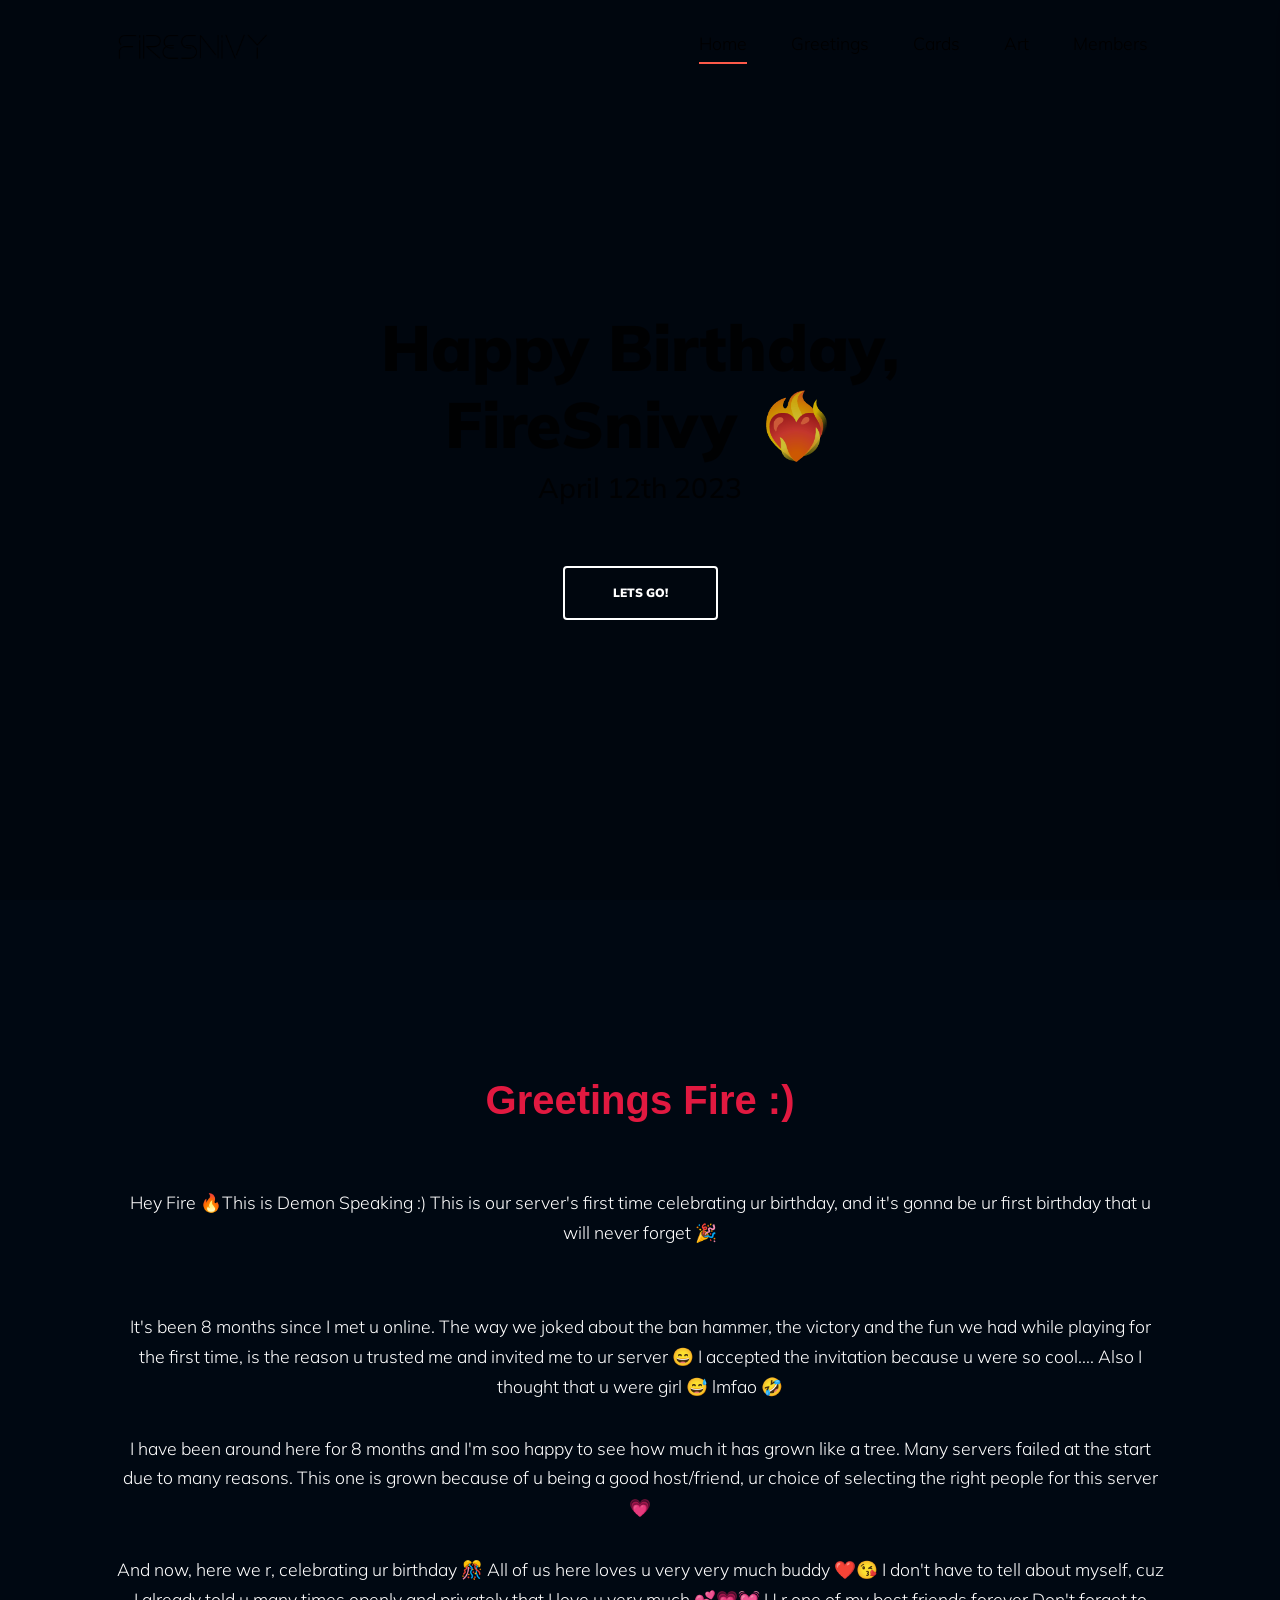
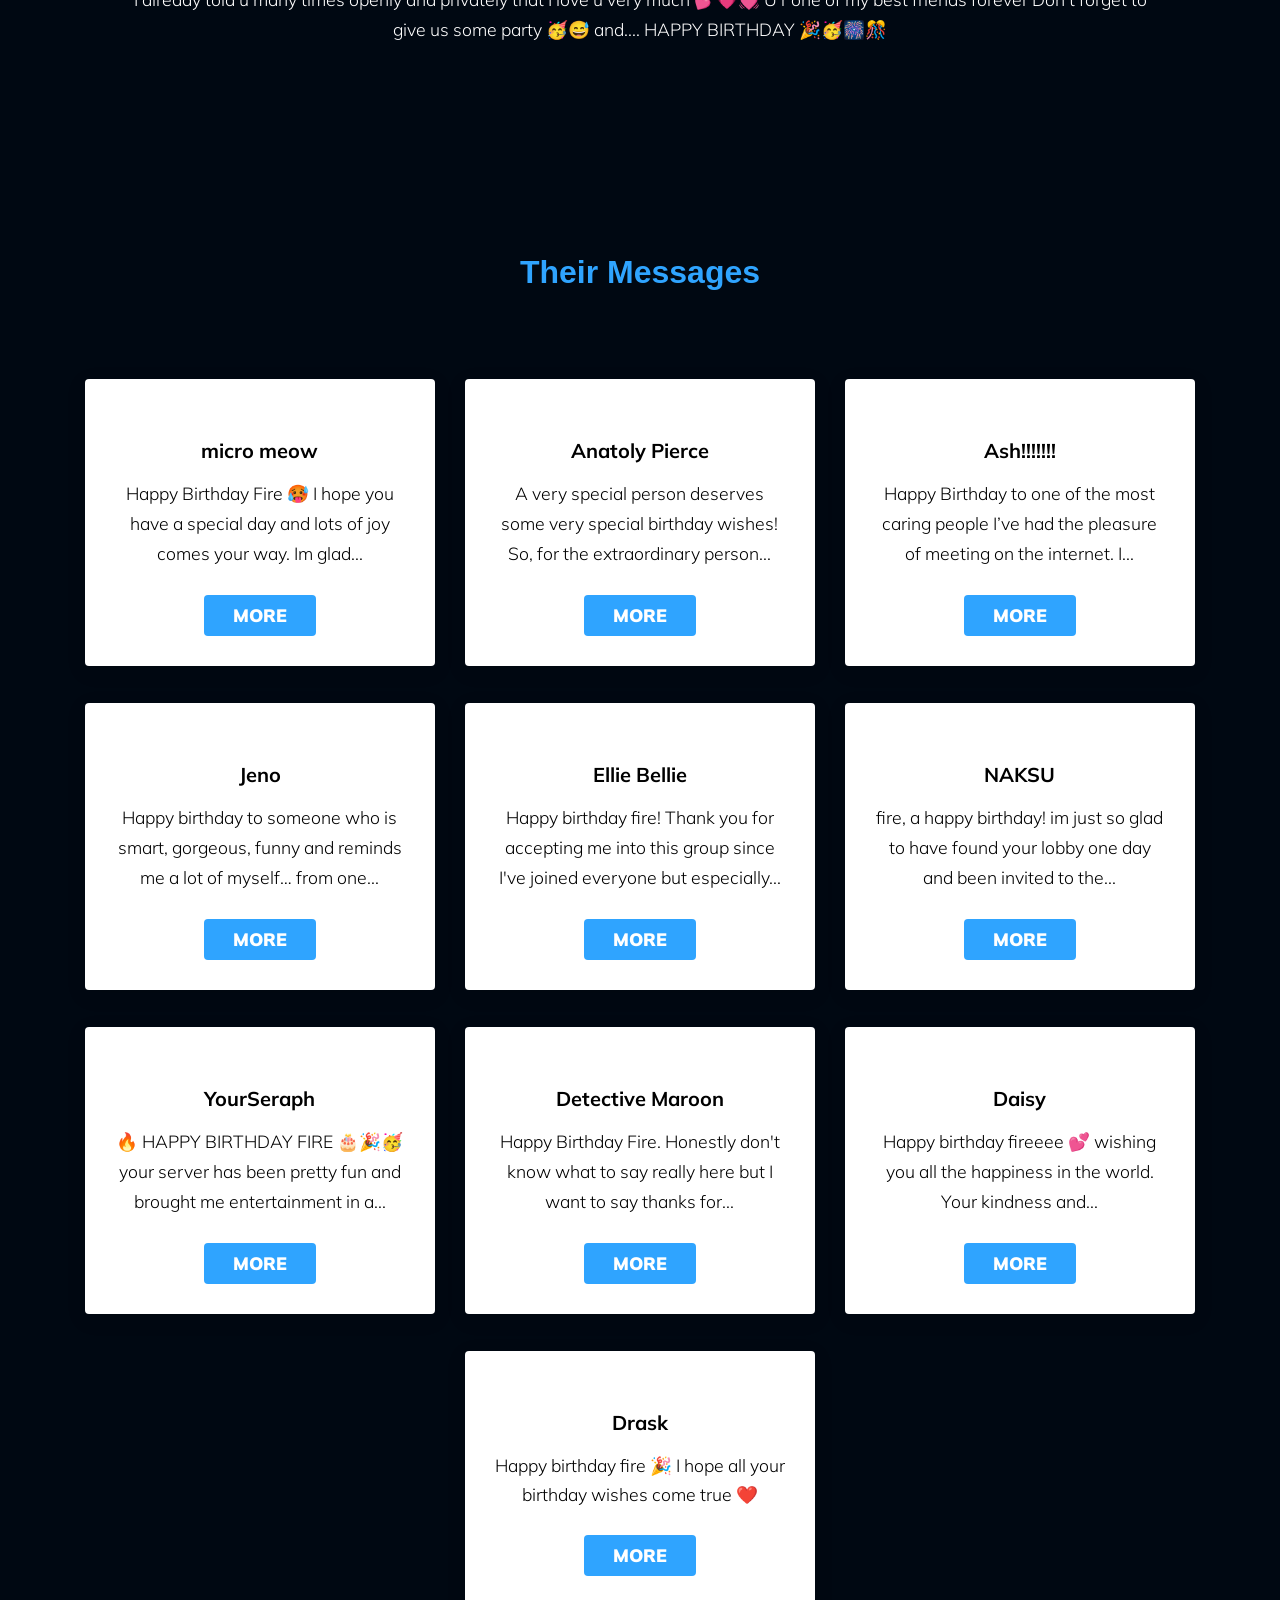
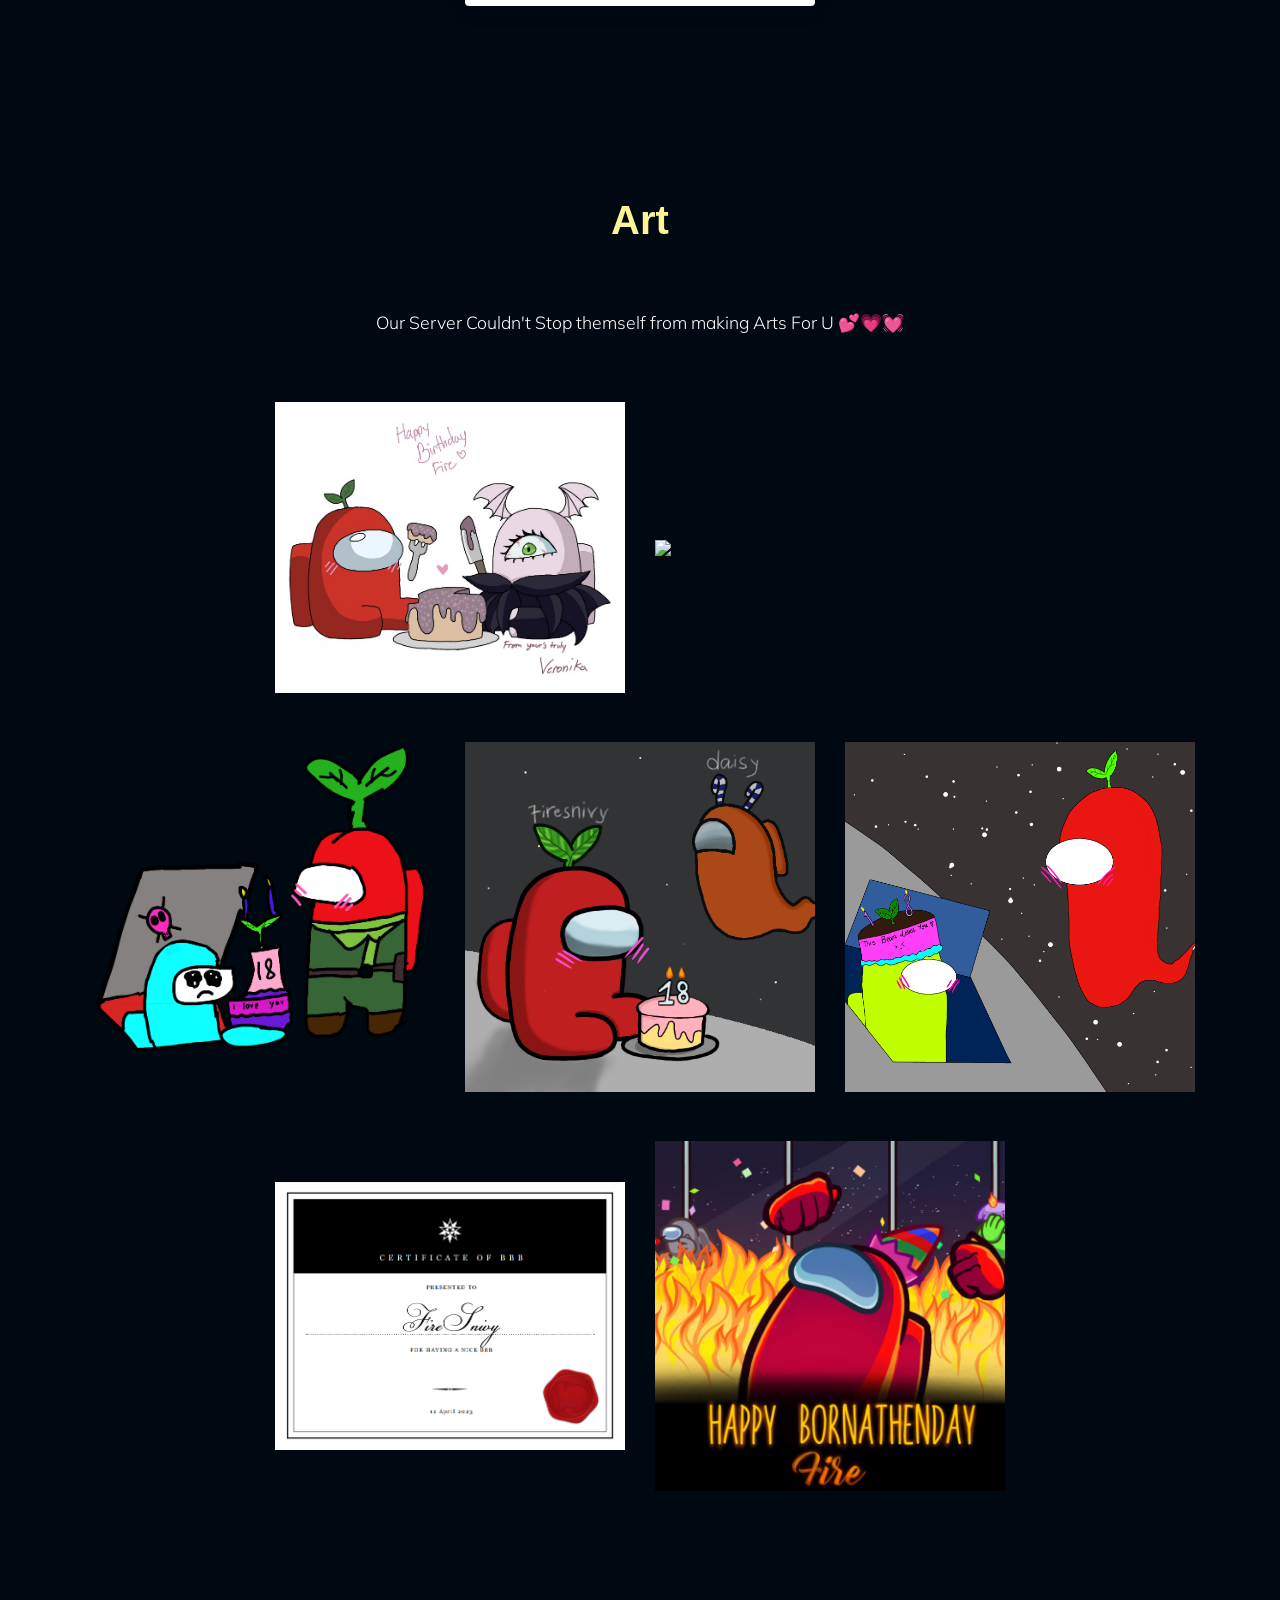
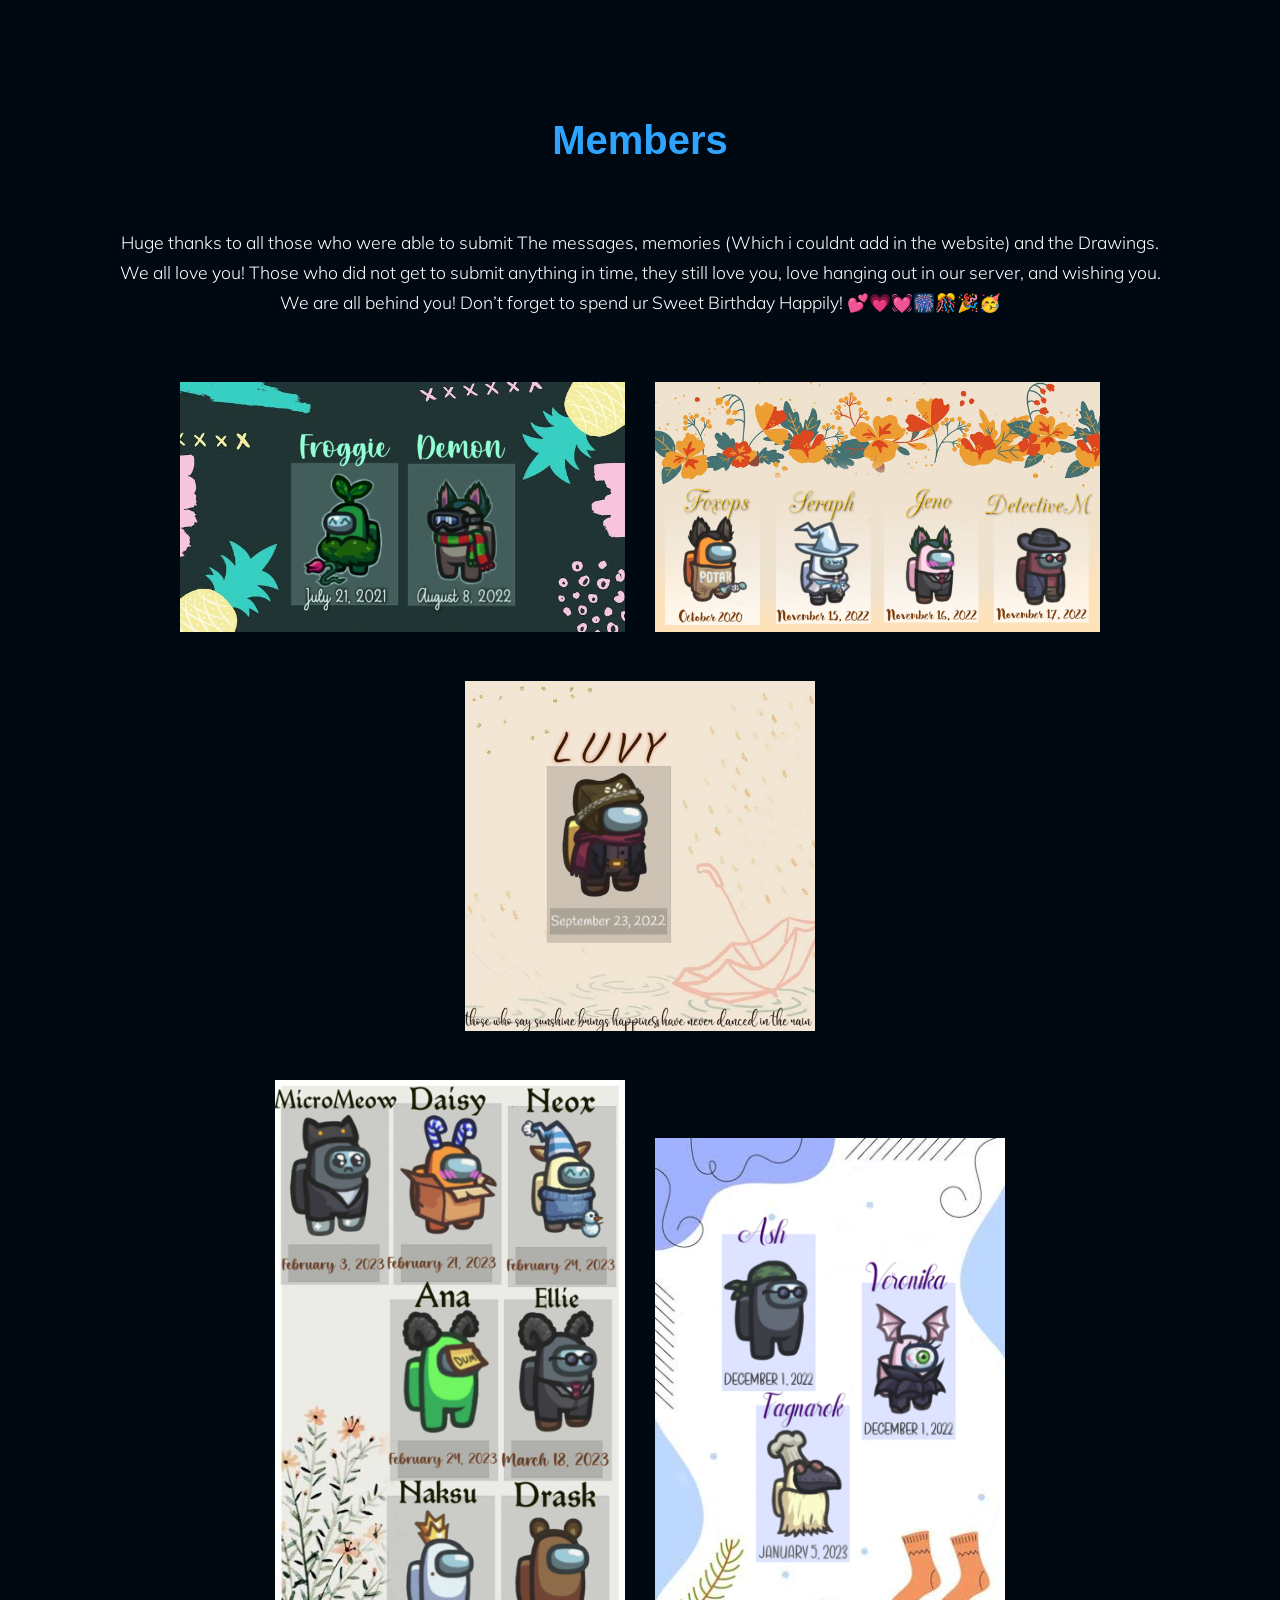
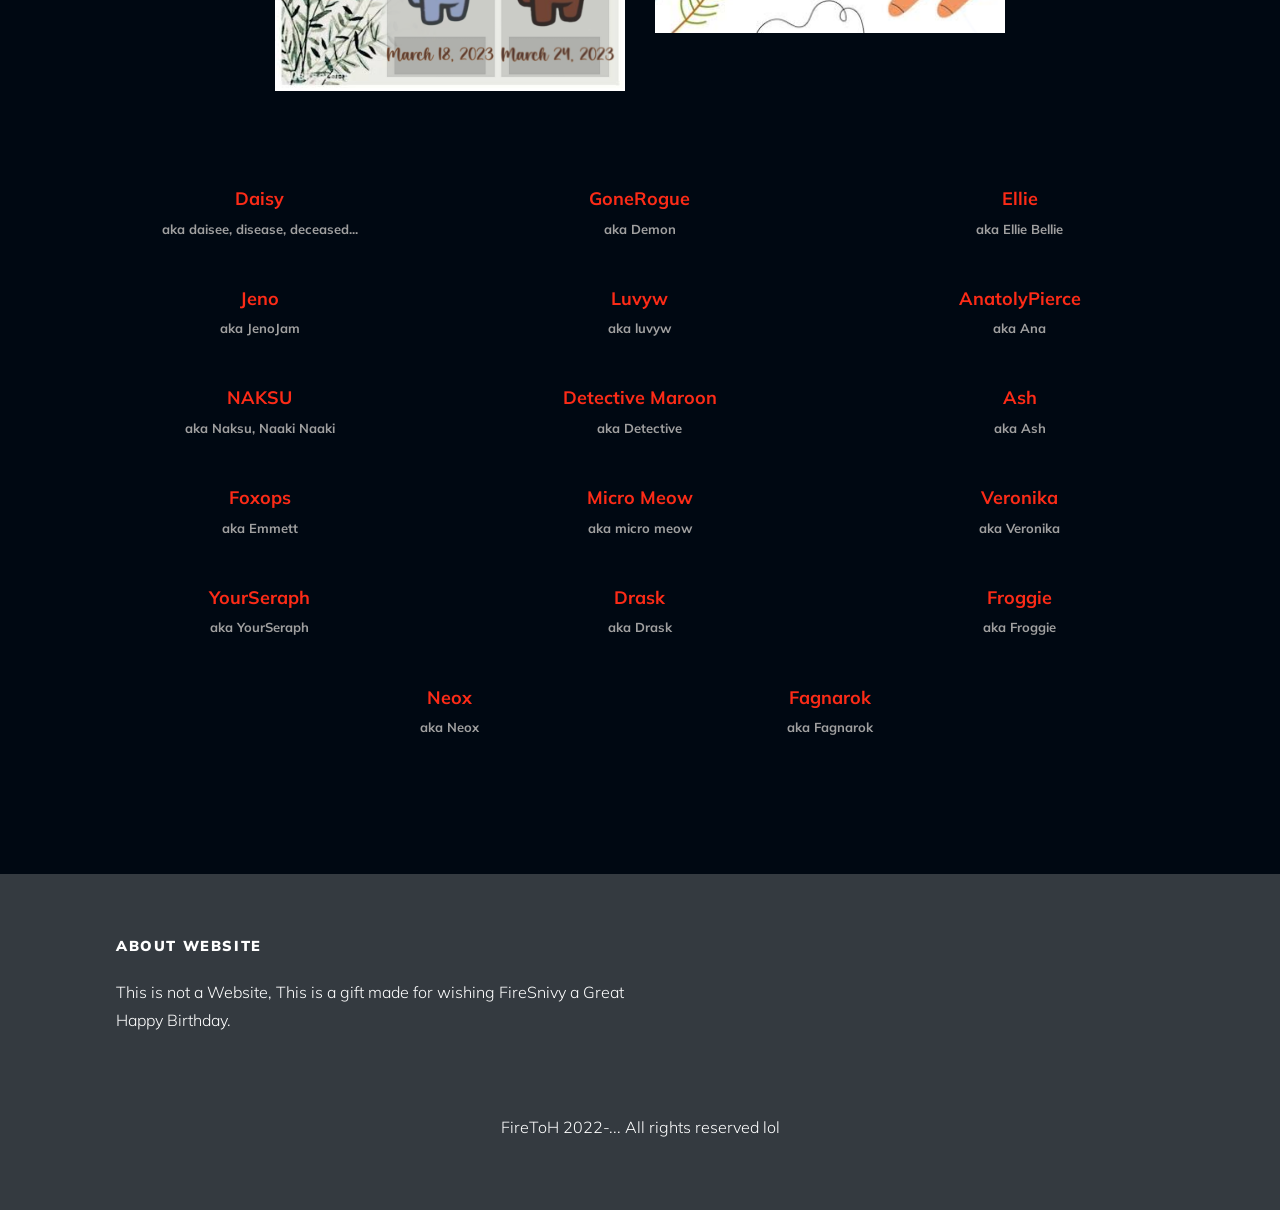
==== commit be567772: "Initial5" ====
--- a/index.html
+++ b/index.html
@@ -212,9 +212,10 @@
             <!-- <img src="icons/football.svg" class="center events-icon"> -->
             <div class="ftco-feature-1-text">
               <h2>micro meow</h2>
+              <p>Happy Birthday Fire 🥵 I hope you have a special day and lots of joy comes your way. Im glad...</p>
             </div>
             <a href="#" class="btn btn-register" data-event-id="micro_meow" data-toggle="modal"
-              data-target="#exampleModal">Open</a>
+              data-target="#exampleModal">More</a>
             <!-- <a href="https://forms.gle/xdKeXQo8XPFSJ7m1A" class="btn btn-register">Register</a> -->
           </div>
         </div>
@@ -223,9 +224,10 @@
 
             <div class="ftco-feature-1-text">
               <h2>Anatoly Pierce</h2>
+              <p>A very special person deserves some very special birthday wishes! So, for the extraordinary person...</p>
             </div>
             <a href="#" class="btn btn-register" data-event-id="anatolyPierce" data-toggle="modal"
-              data-target="#exampleModal">Open</a>
+              data-target="#exampleModal">More</a>
           </div>
         </div>
         <div class="col-lg-4 mb-4 col-md-6 event-1-box" data-aos="fade-up" data-aos-delay="200">
@@ -233,9 +235,10 @@
 
             <div class="ftco-feature-1-text">
               <h2>Ash!!!!!!!</h2>
+              <p>Happy Birthday to one of the most caring people I’ve had the pleasure of meeting on the internet. I...</p>
             </div>
             <a href="#" class="btn btn-register" data-event-id="ash" data-toggle="modal"
-              data-target="#exampleModal">Open</a>
+              data-target="#exampleModal">More</a>
           </div>
         </div>
         <div class="col-lg-4 mb-4 col-md-6 event-1-box" data-aos="fade-up" data-aos-delay="">
@@ -243,9 +246,10 @@
 
             <div class="ftco-feature-1-text">
               <h2>Jeno</h2>
+              <p>Happy birthday to someone who is smart, gorgeous, funny and reminds me a lot of myself… from one...</p>
             </div>
             <a href="#" class="btn btn-register" data-event-id="jeno" data-toggle="modal"
-              data-target="#exampleModal">Open</a>
+              data-target="#exampleModal">More</a>
           </div>
         </div>
 
@@ -254,9 +258,10 @@
 
             <div class="ftco-feature-1-text">
               <h2>Ellie Bellie</h2>
+              <p>Happy birthday fire! Thank you for accepting me into this group since I've joined everyone but especially...</p>
             </div>
             <a href="#" class="btn btn-register" data-event-id="ellie_bellie" data-toggle="modal"
-              data-target="#exampleModal">Open</a>
+              data-target="#exampleModal">More</a>
           </div>
         </div>
 
@@ -265,9 +270,10 @@
 
             <div class="ftco-feature-1-text">
               <h2>NAKSU</h2>
+              <p>fire, a happy birthday! im just so glad to have found your lobby one day and been invited to the...</p>
             </div>
             <a href="#" class="btn btn-register" data-event-id="naksu" data-toggle="modal"
-              data-target="#exampleModal">Open</a>
+              data-target="#exampleModal">More</a>
           </div>
         </div>
         <!-- <div class="col-lg-4 mb-4 col-md-6 no-margin mobile-box-hide"></div> -->
@@ -277,9 +283,10 @@
 
             <div class="ftco-feature-1-text">
               <h2>YourSeraph</h2>
+              <p>🔥 HAPPY BIRTHDAY FIRE 🎂🎉🥳 your server has been pretty fun and brought me entertainment in a...</p>
             </div>
             <a href="#" class="btn btn-register" data-event-id="yourSeraph" data-toggle="modal"
-              data-target="#exampleModal">Open</a>
+              data-target="#exampleModal">More</a>
           </div>
         </div>
         <div class="col-lg-4 mb-4 col-md-6 event-1-box" data-aos="fade-up" data-aos-delay="100">
@@ -287,9 +294,10 @@
 
             <div class="ftco-feature-1-text">
               <h2>Detective Maroon</h2>
+              <p>Happy Birthday Fire. Honestly don't know what to say really here but I want to say thanks for...</p>
             </div>
             <a href="#" class="btn btn-register" data-event-id="detectiveM" data-toggle="modal"
-              data-target="#exampleModal">Open</a>
+              data-target="#exampleModal">More</a>
           </div>
         </div>
         <div class="col-lg-4 mb-4 col-md-6 event-1-box" data-aos="fade-up" data-aos-delay="200">
@@ -297,9 +305,10 @@
 
             <div class="ftco-feature-1-text">
               <h2>Daisy</h2>
+              <p>Happy  birthday fireeee 💕 wishing you all the happiness in the world. Your kindness and...</p>
             </div>
             <a href="#" class="btn btn-register" data-event-id="daisy" data-toggle="modal"
-              data-target="#exampleModal">Open</a>
+              data-target="#exampleModal">More</a>
           </div>
         </div>
         <div class="col-lg-4 mb-4 col-md-6 no-margin mobile-box-hide"></div>
@@ -308,9 +317,10 @@
 
             <div class="ftco-feature-1-text">
               <h2>Drask</h2>
+              <p>Happy birthday fire 🎉 I hope all your birthday wishes come true ❤️</p>
             </div>
             <a href="#" class="btn btn-register" data-event-id="drask" data-toggle="modal"
-              data-target="#exampleModal">Open</a>
+              data-target="#exampleModal">More</a>
           </div>
         </div>
         <div class="col-lg-4 mb-4 col-md-6 no-margin mobile-box-hide"></div>
--- a/css/style.css
+++ b/css/style.css
@@ -789,7 +789,7 @@
     font-size: 70px;
     color: #ef5350 ; }
   .ftco-feature-1 .ftco-feature-1-text {
-    padding: 30px 30px 70px 30px; }
+    padding: 30px 30px 40px 30px; }
   .ftco-feature-1 h2 {
     font-size: 20px;
     font-weight: bold; }
@@ -869,6 +869,7 @@
       font-size: 16px; }
     .class-item p{
       color: #000;
+      margin-top: 1rem;
     }
   .class-item.hover:hover {
     z-index: 2;
